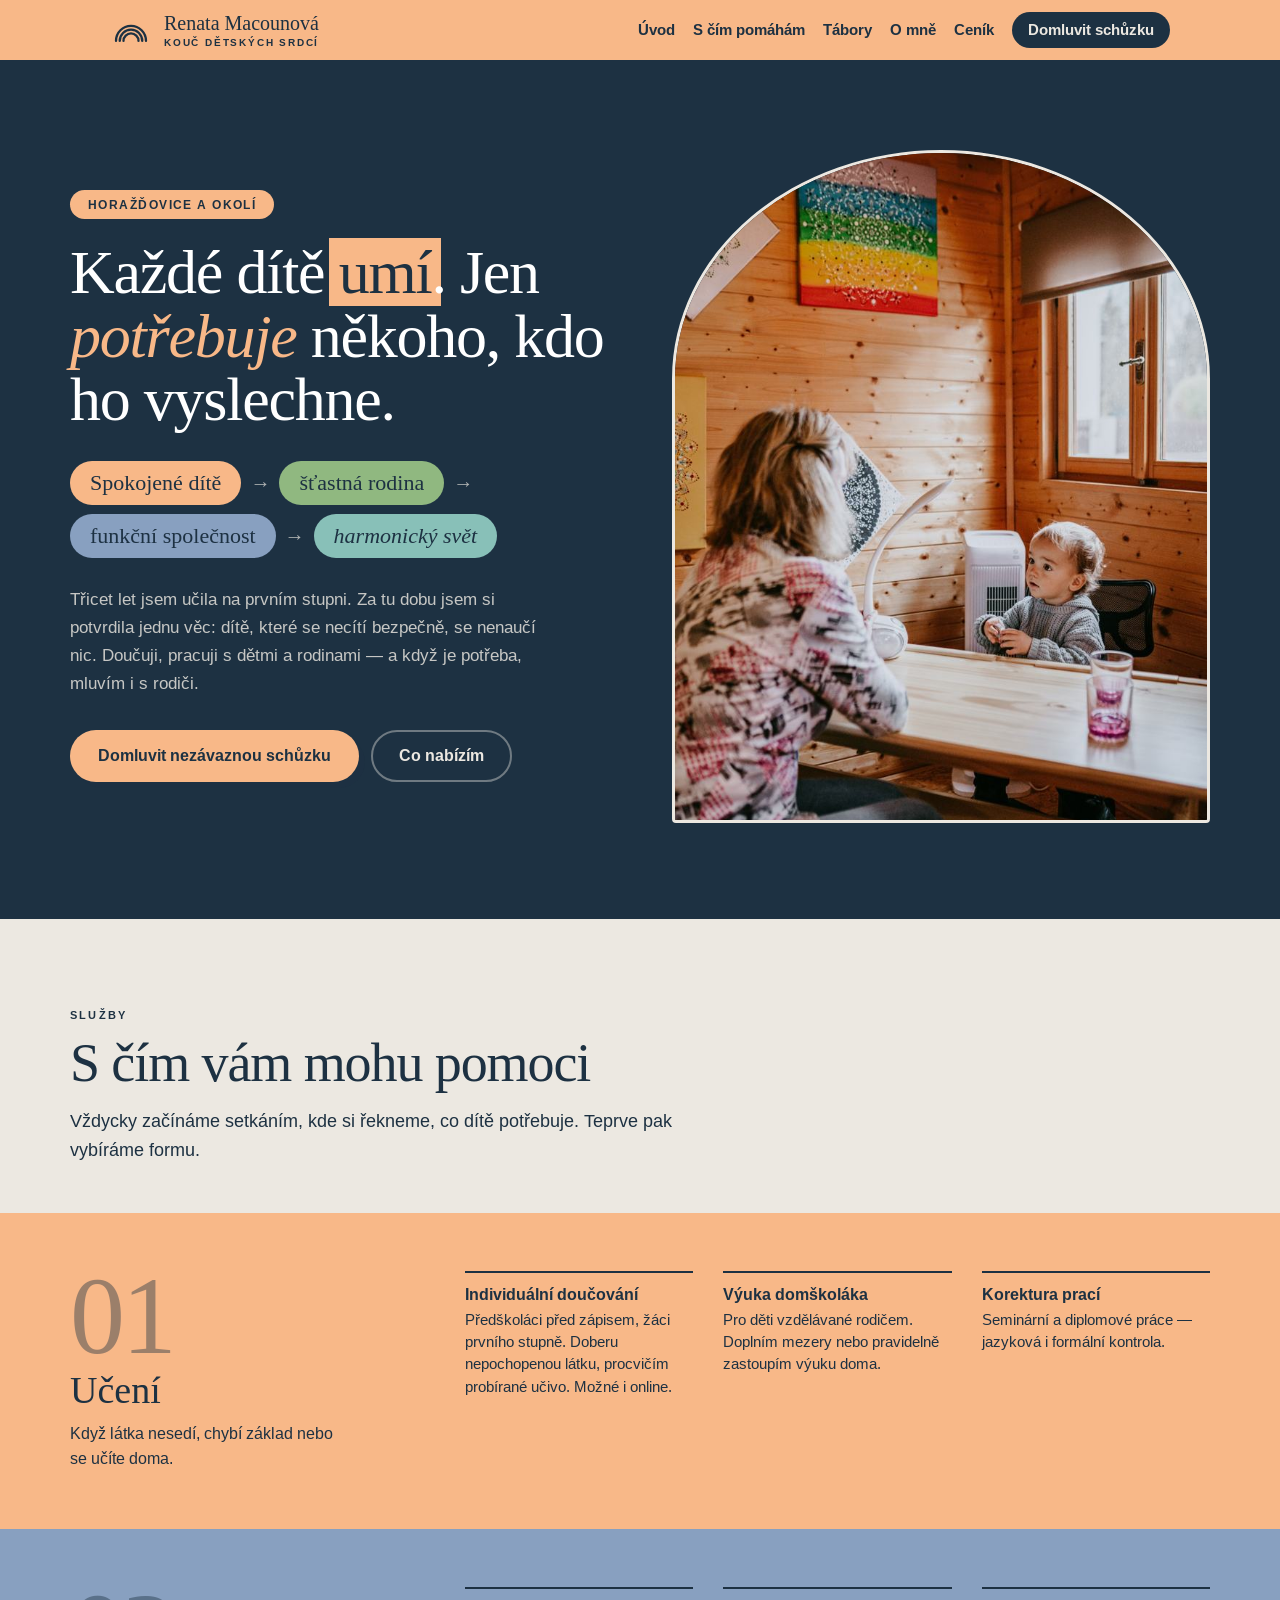
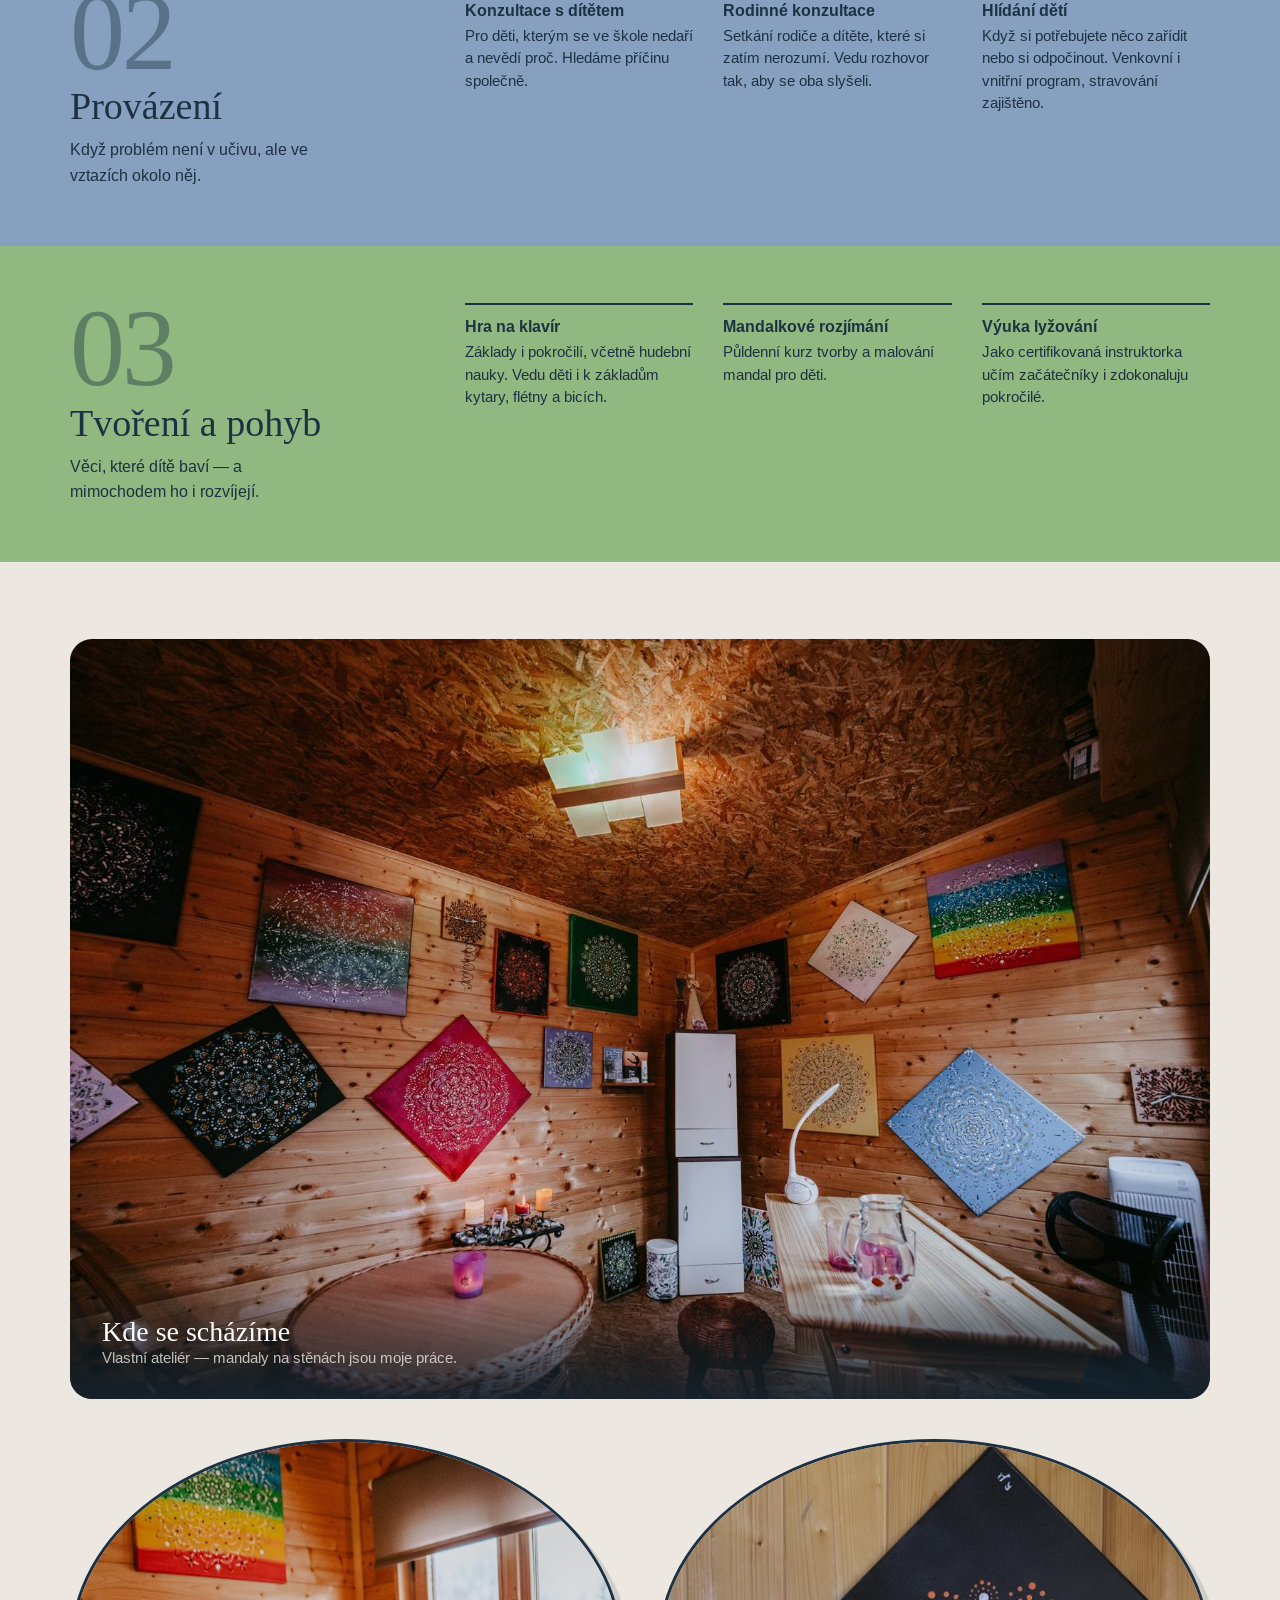
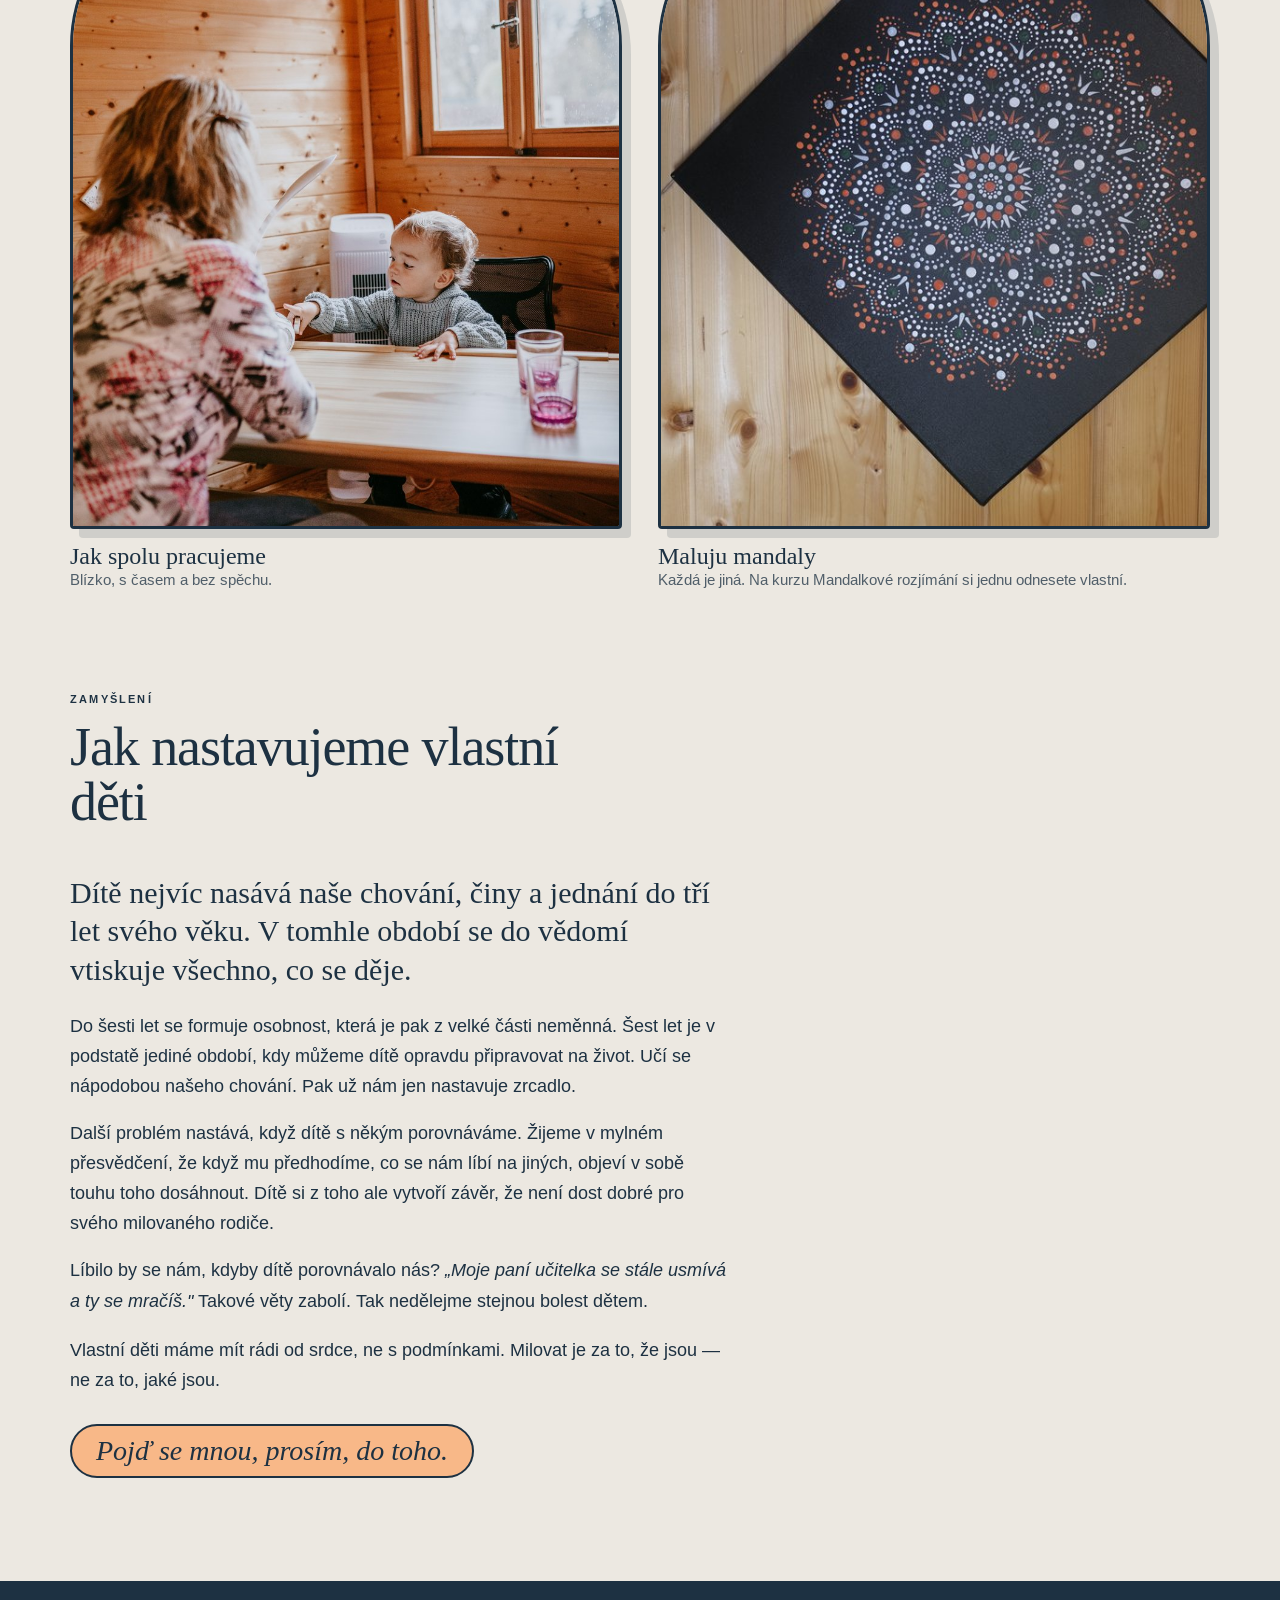
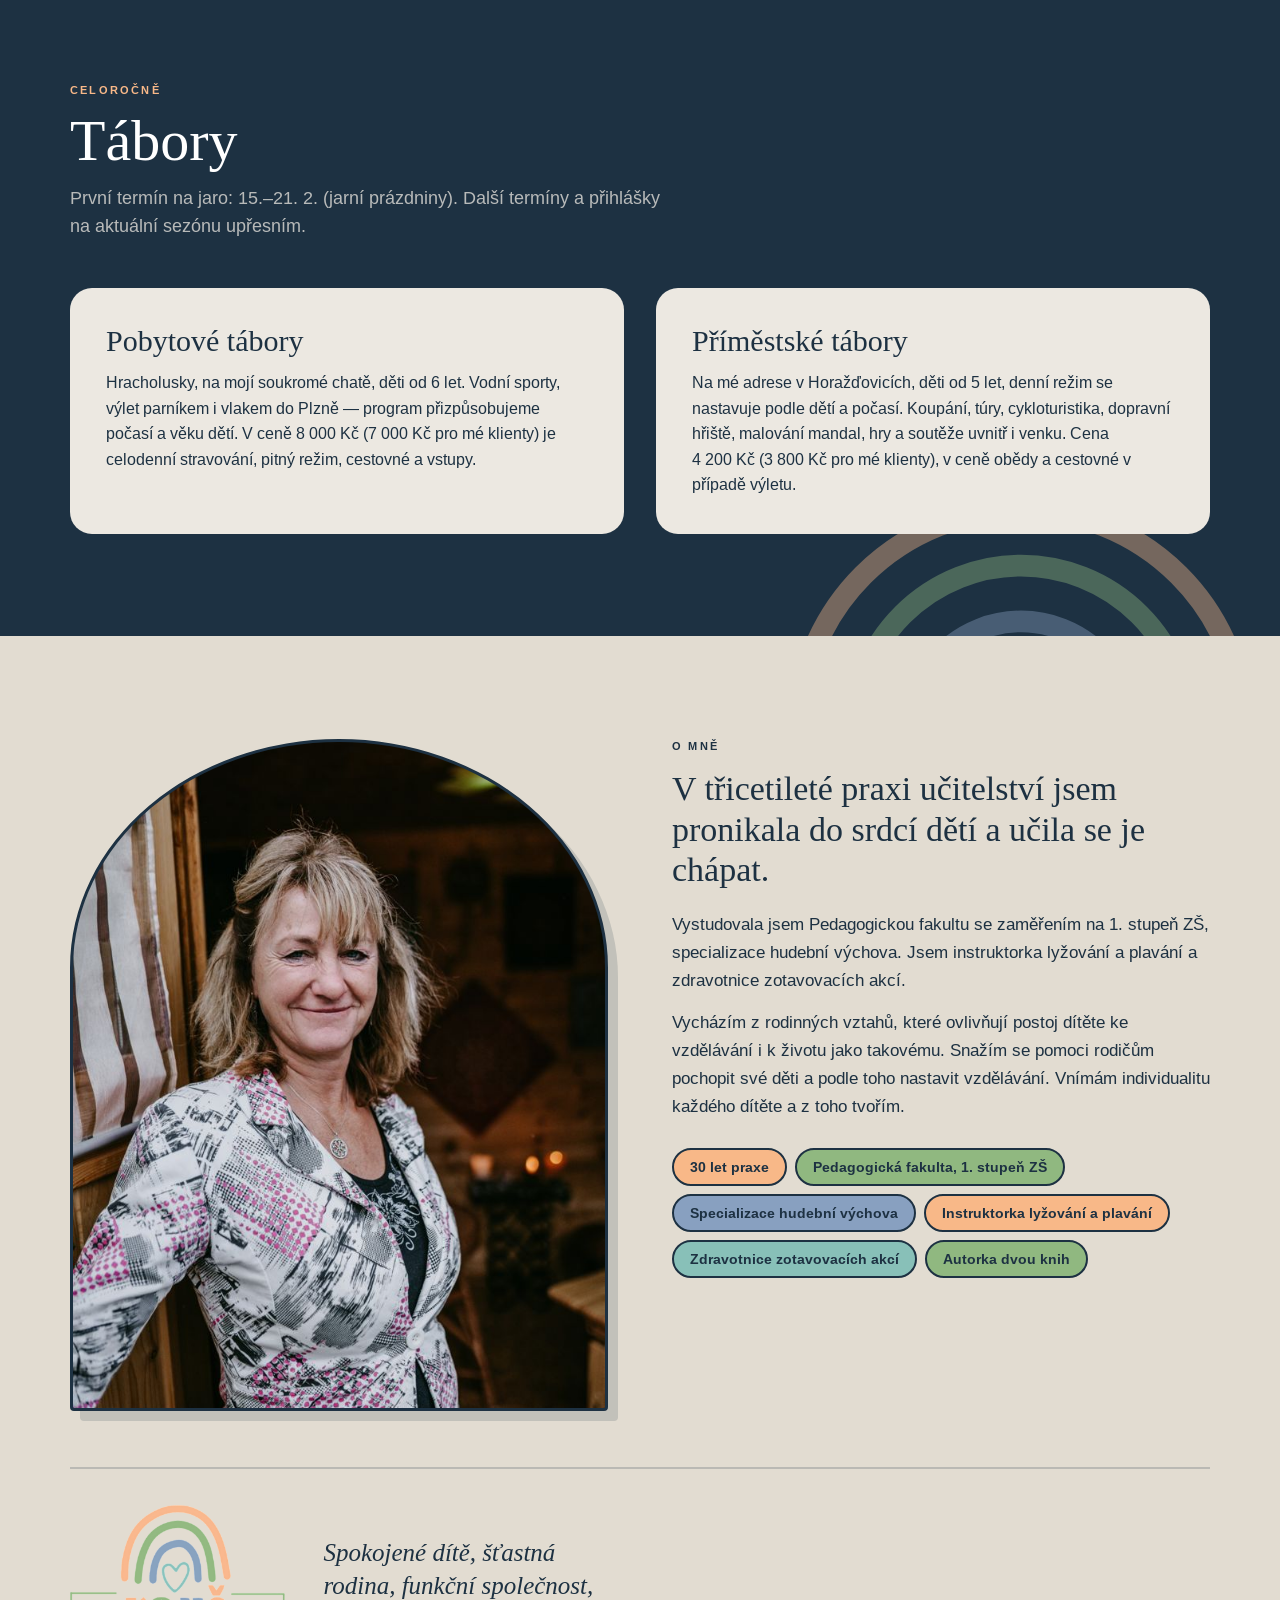
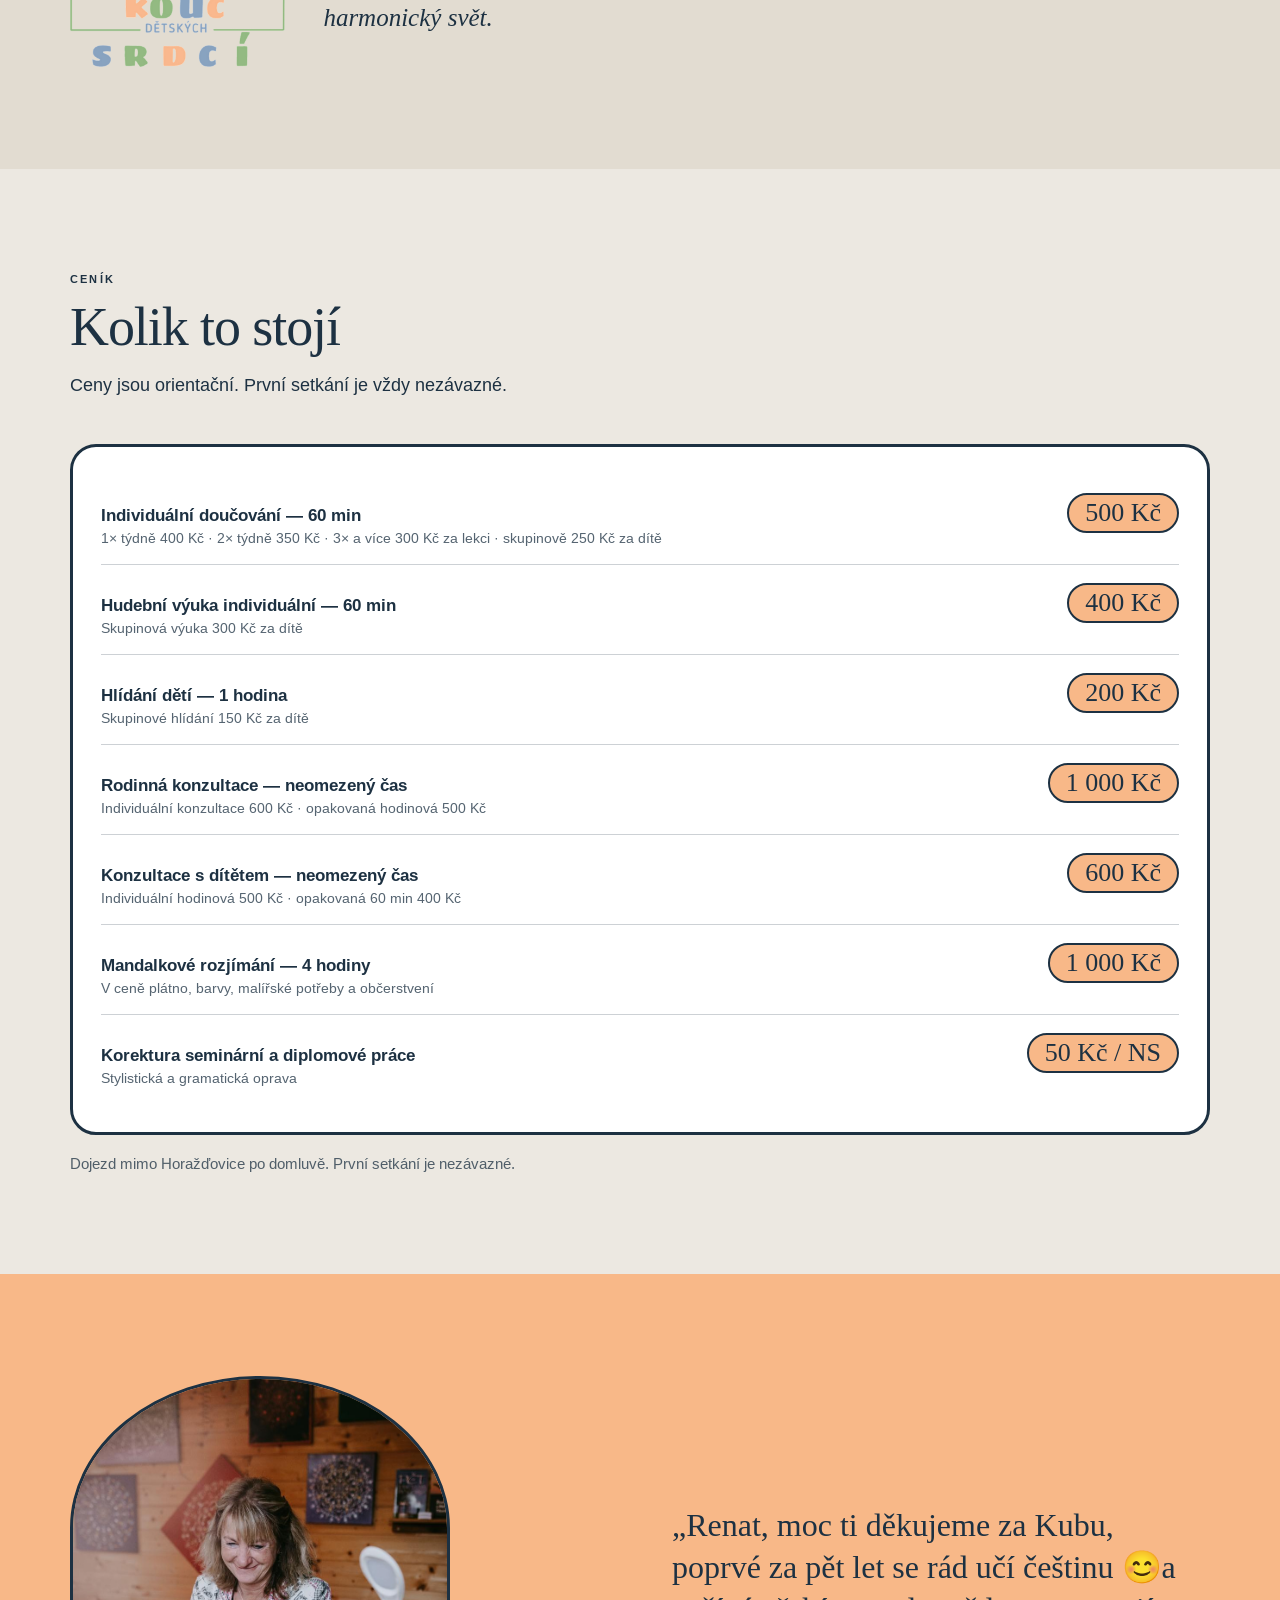
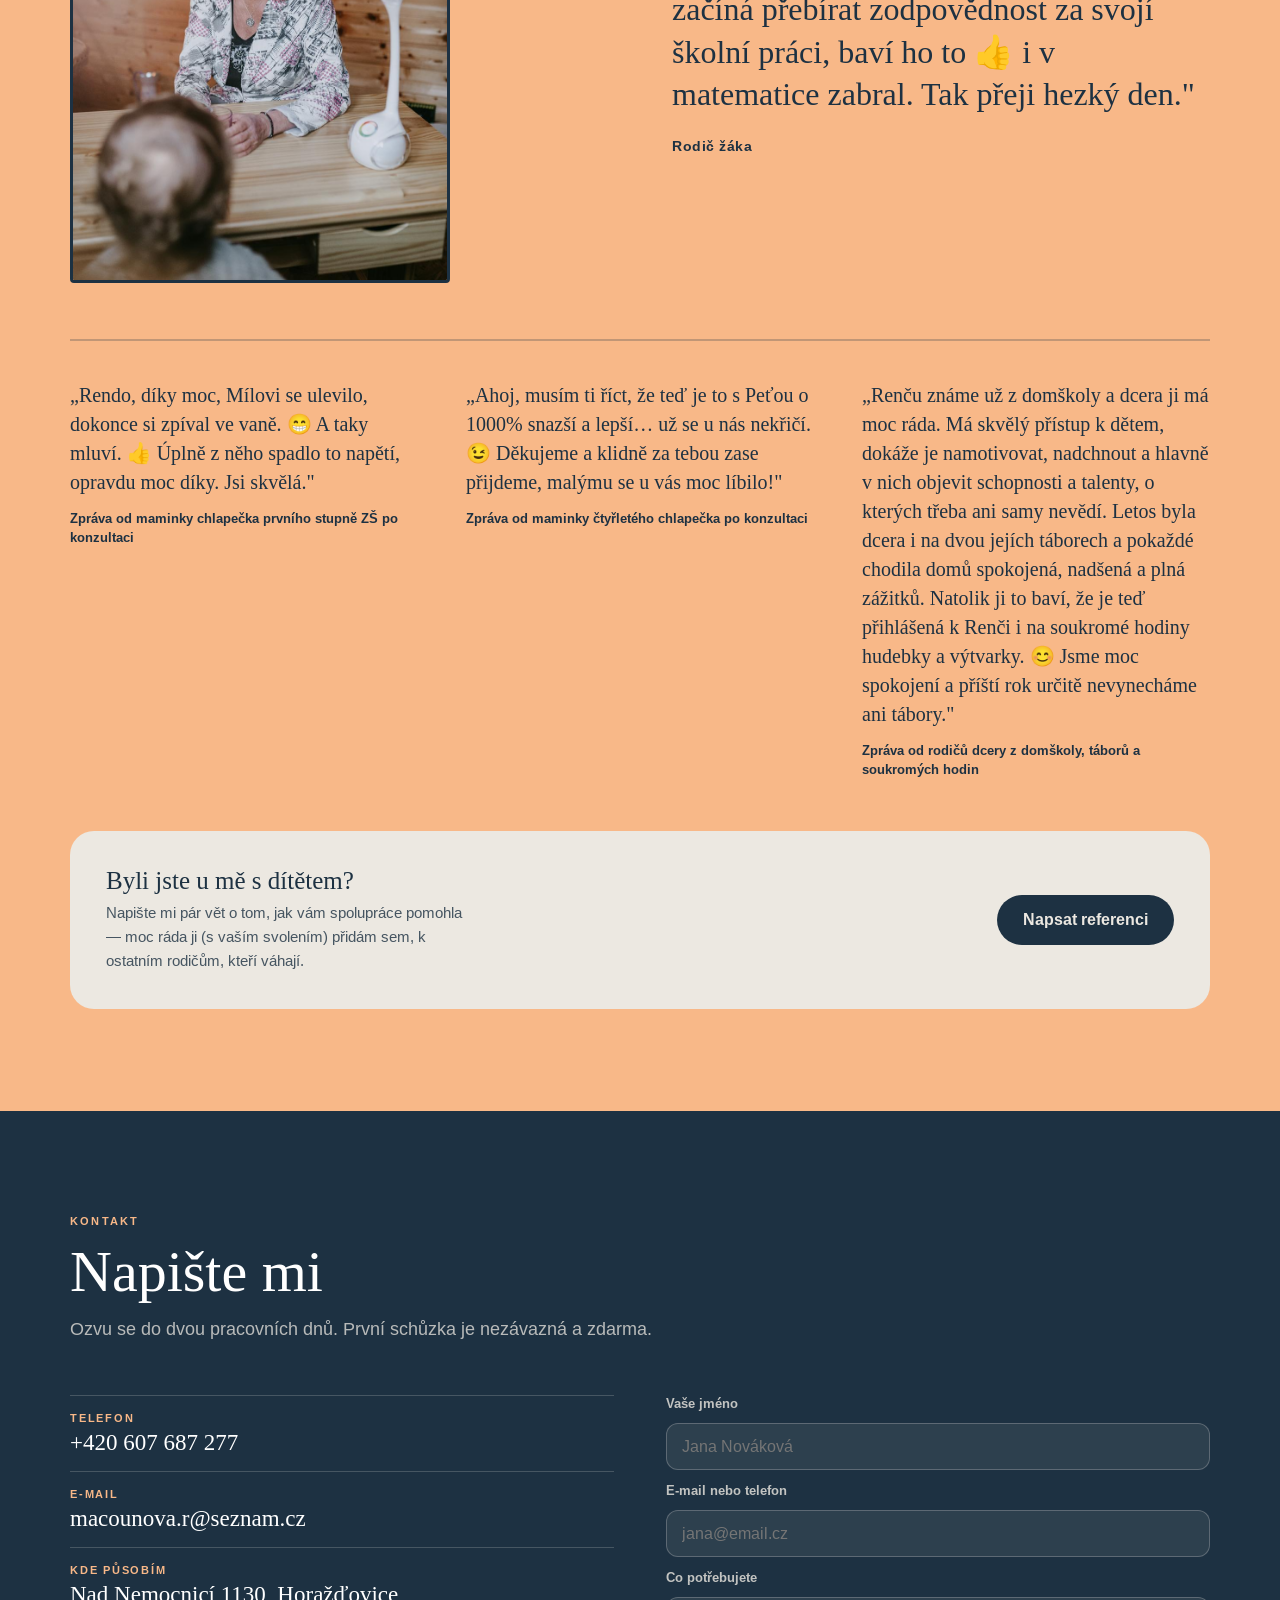
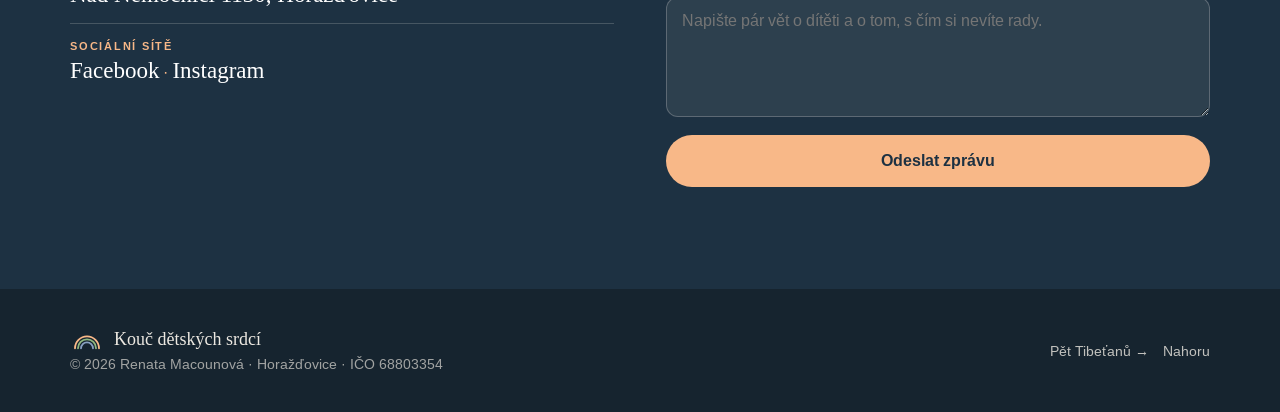
==== kouc-detskych-srdci/index.html @ 342e4ee9 "Add kouc detskych srdci review" ====
<!DOCTYPE html>
<html lang="cs">
<head>
<meta charset="utf-8">
<meta name="viewport" content="width=device-width, initial-scale=1">
<title>Kouč dětských srdcí — Renata Macounová | Horažďovice</title>
<meta name="description" content="Doučování a provázení dětí, konzultace pro rodiny a tábory s Renatou Macounovou v Horažďovicích. 30 let pedagogické praxe.">
<link rel="canonical" href="https://renatamacounova.cz/kouc-detskych-srdci/">
<meta property="og:title" content="Kouč dětských srdcí — Renata Macounová | Horažďovice">
<meta property="og:description" content="Doučování a provázení dětí, konzultace pro rodiny a tábory s Renatou Macounovou v Horažďovicích. 30 let pedagogické praxe.">
<meta property="og:url" content="https://renatamacounova.cz/kouc-detskych-srdci/">
<meta property="og:type" content="website">
<link rel="preconnect" href="https://fonts.googleapis.com">
<link rel="preconnect" href="https://fonts.gstatic.com" crossorigin>
<link href="https://fonts.googleapis.com/css2?family=Tinos:ital,wght@0,400;0,700;1,400;1,700&family=Arimo:wght@400;500;600;700&display=swap" rel="stylesheet">
<link rel="stylesheet" href="/assets/css/style.css">
</head>
<body>
<div class="view" data-view="deti">

<div>
  <nav style="position:sticky;top:0;z-index:60;background:#F8B888;border-bottom:2px solid #1D3142">
    <div style="max-width:1140px;margin:0 auto;padding:12px clamp(18px,4vw,40px);display:flex;align-items:center;justify-content:space-between;gap:16px;flex-wrap:wrap">
      <a href="/" style="display:flex;align-items:center;gap:12px">
        <svg viewBox="0 0 200 120" style="width:42px;height:25px;flex:none" aria-hidden="true"><g fill="none" stroke="#1D3142" stroke-width="11" stroke-linecap="round"><path d="M28 110 A72 72 0 0 1 172 110"></path><path d="M46 110 A54 54 0 0 1 154 110"></path><path d="M64 110 A36 36 0 0 1 136 110"></path></g></svg>
        <span style="font-family:Tinos,serif;font-size:20px;line-height:1.1">Renata Macounová<span style="display:block;font-family:Arimo,sans-serif;font-size:10px;font-weight:700;letter-spacing:.18em;text-transform:uppercase;margin-top:3px">Kouč dětských srdcí</span></span>
      </a>
      <ul style="display:flex;align-items:center;gap:18px;flex-wrap:wrap;font-size:14.5px;font-weight:600">
        <li><a href="/">Úvod</a></li>
        <li><a href="#pomoc-d">S čím pomáhám</a></li>
        <li><a href="#tabory-d">Tábory</a></li>
        <li><a href="#o-mne-d">O mně</a></li>
        <li><a href="#cenik-d">Ceník</a></li>
        <li><a href="#kontakt-d" style="display:block;padding:9px 16px;background:#1D3142;color:#ECE8E1;border-radius:100px">Domluvit schůzku</a></li>
      </ul>
    </div>
  </nav>

  <header id="top-d" style="background:#1D3142;color:#ECE8E1;padding:clamp(48px,7vw,88px) clamp(20px,5vw,48px) clamp(56px,8vw,96px);position:relative;overflow:hidden">
    <div style="max-width:1140px;margin:0 auto;display:grid;grid-template-columns:repeat(auto-fit,minmax(300px,1fr));gap:clamp(28px,5vw,64px);align-items:center">
      <div>
        <span style="display:inline-block;background:#F8B888;color:#1D3142;border-radius:100px;padding:7px 18px;font-size:12px;font-weight:700;letter-spacing:.12em;text-transform:uppercase;margin-bottom:22px">Horažďovice a okolí</span>
        <h1 style="font-family:Tinos,serif;font-weight:400;font-size:clamp(34px,5.8vw,62px);line-height:1.02;letter-spacing:-.02em;color:#fff">Každé dítě <span style="background:#F8B888;color:#1D3142;box-shadow:10px 0 0 #F8B888,-10px 0 0 #F8B888">umí</span>. Jen <em style="color:#F8B888">potřebuje</em> někoho, kdo ho vyslechne.</h1>
        <ul style="display:flex;flex-wrap:wrap;gap:9px;margin:30px 0 28px;align-items:center">
          <li style="background:#F8B888;color:#1D3142;border-radius:100px;padding:9px 20px;font-family:Tinos,serif;font-size:clamp(16px,2vw,22px)">Spokojené dítě</li>
          <li style="font-family:Tinos,serif;font-size:20px;color:rgba(236,232,225,.7)">→</li>
          <li style="background:#90B880;color:#1D3142;border-radius:100px;padding:9px 20px;font-family:Tinos,serif;font-size:clamp(16px,2vw,22px)">šťastná rodina</li>
          <li style="font-family:Tinos,serif;font-size:20px;color:rgba(236,232,225,.7)">→</li>
          <li style="background:#88A0C0;color:#1D3142;border-radius:100px;padding:9px 20px;font-family:Tinos,serif;font-size:clamp(16px,2vw,22px)">funkční společnost</li>
          <li style="font-family:Tinos,serif;font-size:20px;color:rgba(236,232,225,.7)">→</li>
          <li style="background:#88C0B8;color:#1D3142;border-radius:100px;padding:9px 20px;font-family:Tinos,serif;font-style:italic;font-size:clamp(16px,2vw,22px)">harmonický svět</li>
        </ul>
        <p style="font-size:17px;line-height:1.65;max-width:54ch;color:rgba(236,232,225,.82)">Třicet let jsem učila na prvním stupni. Za tu dobu jsem si potvrdila jednu věc: dítě, které se necítí bezpečně, se nenaučí nic. Doučuji, pracuji s dětmi a rodinami — a když je potřeba, mluvím i s rodiči.</p>
        <div style="display:flex;flex-wrap:wrap;gap:12px;margin-top:32px">
          <a href="#kontakt-d" style="background:#F8B888;color:#1D3142;padding:16px 28px;font-weight:700;font-size:16px;border-radius:100px;box-shadow:6px 6px 0 rgba(29,49,66,.22)">Domluvit nezávaznou schůzku</a>
          <a href="#pomoc-d" style="border:2px solid rgba(236,232,225,.4);color:#ECE8E1;padding:14px 26px;font-weight:700;font-size:16px;border-radius:100px">Co nabízím</a>
        </div>
      </div>
      <div style="border-radius:50% 50% 4px 4px / 34% 34% 4px 4px;overflow:hidden;aspect-ratio:4/5;border:3px solid #ECE8E1">
        <img src="/assets/img/renata-pri-konzultaci-s-ditetem.jpg" alt="Renata při konzultaci s dítětem" style="width:100%;height:100%;object-fit:cover">
      </div>
    </div>
  </header>

  <section id="pomoc-d" style="padding:clamp(52px,7vw,92px) clamp(20px,5vw,48px) 0">
    <div style="max-width:1140px;margin:0 auto;max-width:1140px">
      <div style="max-width:660px">
        <div style="font-size:11px;font-weight:700;letter-spacing:.2em;text-transform:uppercase;margin-bottom:14px">Služby</div>
        <h2 style="font-family:Tinos,serif;font-weight:400;font-size:clamp(30px,5.2vw,54px);line-height:1.02;letter-spacing:-.02em">S čím vám mohu pomoci</h2>
        <p style="font-size:17.5px;line-height:1.65;margin-top:16px">Vždycky začínáme setkáním, kde si řekneme, co dítě potřebuje. Teprve pak vybíráme formu.</p>
      </div>
    </div>
  </section>

  <section style="padding:clamp(32px,4vw,48px) 0 0">
    <div style="background:#F8B888;padding:clamp(32px,4.5vw,60px) clamp(20px,5vw,48px)">
      <div style="max-width:1140px;margin:0 auto;display:grid;grid-template-columns:repeat(auto-fit,minmax(260px,1fr));gap:clamp(20px,3.5vw,52px);align-items:start">
        <div>
          <div style="font-family:Tinos,serif;font-size:clamp(56px,9vw,110px);line-height:.82;letter-spacing:-.03em;opacity:.42">01</div>
          <h3 style="font-family:Tinos,serif;font-weight:400;font-size:clamp(26px,3.4vw,38px);line-height:1.05;margin-top:10px">Učení</h3>
          <p style="font-size:16px;line-height:1.6;margin-top:10px;max-width:30ch">Když látka nesedí, chybí základ nebo se učíte doma.</p>
        </div>
        <div style="display:grid;grid-template-columns:repeat(auto-fit,minmax(210px,1fr));gap:clamp(16px,2.4vw,30px);grid-column:span 2">
          <div style="border-top:2px solid #1D3142;padding-top:12px"><strong style="display:block;font-size:16px">Individuální doučování</strong><span style="font-size:14.5px;line-height:1.55;display:block;margin-top:4px">Předškoláci před zápisem, žáci prvního stupně. Doberu nepochopenou látku, procvičím probírané učivo. Možné i online.</span></div>
          <div style="border-top:2px solid #1D3142;padding-top:12px"><strong style="display:block;font-size:16px">Výuka domškoláka</strong><span style="font-size:14.5px;line-height:1.55;display:block;margin-top:4px">Pro děti vzdělávané rodičem. Doplním mezery nebo pravidelně zastoupím výuku doma.</span></div>
          <div style="border-top:2px solid #1D3142;padding-top:12px"><strong style="display:block;font-size:16px">Korektura prací</strong><span style="font-size:14.5px;line-height:1.55;display:block;margin-top:4px">Seminární a diplomové práce — jazyková i formální kontrola.</span></div>
        </div>
      </div>
    </div>
    <div style="background:#88A0C0;padding:clamp(32px,4.5vw,60px) clamp(20px,5vw,48px)">
      <div style="max-width:1140px;margin:0 auto;display:grid;grid-template-columns:repeat(auto-fit,minmax(260px,1fr));gap:clamp(20px,3.5vw,52px);align-items:start">
        <div>
          <div style="font-family:Tinos,serif;font-size:clamp(56px,9vw,110px);line-height:.82;letter-spacing:-.03em;opacity:.42">02</div>
          <h3 style="font-family:Tinos,serif;font-weight:400;font-size:clamp(26px,3.4vw,38px);line-height:1.05;margin-top:10px">Provázení</h3>
          <p style="font-size:16px;line-height:1.6;margin-top:10px;max-width:30ch">Když problém není v učivu, ale ve vztazích okolo něj.</p>
        </div>
        <div style="display:grid;grid-template-columns:repeat(auto-fit,minmax(210px,1fr));gap:clamp(16px,2.4vw,30px);grid-column:span 2">
          <div style="border-top:2px solid #1D3142;padding-top:12px"><strong style="display:block;font-size:16px">Konzultace s dítětem</strong><span style="font-size:14.5px;line-height:1.55;display:block;margin-top:4px">Pro děti, kterým se ve škole nedaří a nevědí proč. Hledáme příčinu společně.</span></div>
          <div style="border-top:2px solid #1D3142;padding-top:12px"><strong style="display:block;font-size:16px">Rodinné konzultace</strong><span style="font-size:14.5px;line-height:1.55;display:block;margin-top:4px">Setkání rodiče a dítěte, které si zatím nerozumí. Vedu rozhovor tak, aby se oba slyšeli.</span></div>
          <div style="border-top:2px solid #1D3142;padding-top:12px"><strong style="display:block;font-size:16px">Hlídání dětí</strong><span style="font-size:14.5px;line-height:1.55;display:block;margin-top:4px">Když si potřebujete něco zařídit nebo si odpočinout. Venkovní i vnitřní program, stravování zajištěno.</span></div>
        </div>
      </div>
    </div>
    <div style="background:#90B880;padding:clamp(32px,4.5vw,60px) clamp(20px,5vw,48px)">
      <div style="max-width:1140px;margin:0 auto;display:grid;grid-template-columns:repeat(auto-fit,minmax(260px,1fr));gap:clamp(20px,3.5vw,52px);align-items:start">
        <div>
          <div style="font-family:Tinos,serif;font-size:clamp(56px,9vw,110px);line-height:.82;letter-spacing:-.03em;opacity:.42">03</div>
          <h3 style="font-family:Tinos,serif;font-weight:400;font-size:clamp(26px,3.4vw,38px);line-height:1.05;margin-top:10px">Tvoření a pohyb</h3>
          <p style="font-size:16px;line-height:1.6;margin-top:10px;max-width:30ch">Věci, které dítě baví — a mimochodem ho i rozvíjejí.</p>
        </div>
        <div style="display:grid;grid-template-columns:repeat(auto-fit,minmax(210px,1fr));gap:clamp(16px,2.4vw,30px);grid-column:span 2">
          <div style="border-top:2px solid #1D3142;padding-top:12px"><strong style="display:block;font-size:16px">Hra na klavír</strong><span style="font-size:14.5px;line-height:1.55;display:block;margin-top:4px">Základy i pokročilí, včetně hudební nauky. Vedu děti i k základům kytary, flétny a bicích.</span></div>
          <div style="border-top:2px solid #1D3142;padding-top:12px"><strong style="display:block;font-size:16px">Mandalkové rozjímání</strong><span style="font-size:14.5px;line-height:1.55;display:block;margin-top:4px">Půldenní kurz tvorby a malování mandal pro děti.</span></div>
          <div style="border-top:2px solid #1D3142;padding-top:12px"><strong style="display:block;font-size:16px">Výuka lyžování</strong><span style="font-size:14.5px;line-height:1.55;display:block;margin-top:4px">Jako certifikovaná instruktorka učím začátečníky i zdokonaluju pokročilé.</span></div>
        </div>
      </div>
    </div>
  </section>

  <section style="padding:clamp(44px,6vw,80px) clamp(20px,5vw,48px) 0">
    <div style="max-width:1140px;margin:0 auto">
      <figure style="position:relative;overflow:hidden;aspect-ratio:1600/1067;border-radius:22px">
        <img src="/assets/img/atelier-renaty-macounove-s-rucne-malovanymi-mandalami-na-stenach.jpg" alt="Ateliér Renaty Macounové s ručně malovanými mandalami na stěnách" style="width:100%;height:100%;object-fit:cover">
        <figcaption style="position:absolute;left:0;right:0;bottom:0;padding:clamp(18px,3vw,32px);background:linear-gradient(transparent,rgba(22,36,47,.88));color:#ECE8E1">
          <strong style="display:block;font-family:Tinos,serif;font-weight:400;font-size:clamp(20px,2.6vw,28px);color:#fff">Kde se scházíme</strong>
          <span style="font-size:14.5px;color:rgba(236,232,225,.8)">Vlastní ateliér — mandaly na stěnách jsou moje práce.</span>
        </figcaption>
      </figure>
      <div style="display:grid;grid-template-columns:repeat(auto-fit,minmax(260px,1fr));gap:clamp(20px,3vw,36px);margin-top:clamp(24px,3.5vw,40px)">
        <figure>
          <div style="border-radius:50% 50% 4px 4px / 30% 30% 4px 4px;overflow:hidden;aspect-ratio:4/5;border:3px solid #1D3142;box-shadow:9px 9px 0 rgba(29,49,66,.14)"><img src="/assets/img/renata-s-ditetem-u-stolu-v-atelieru.jpg" alt="Renata s dítětem u stolu v ateliéru" style="width:100%;height:100%;object-fit:cover"></div>
          <figcaption style="margin-top:14px"><strong style="display:block;font-family:Tinos,serif;font-weight:400;font-size:clamp(19px,2.2vw,24px)">Jak spolu pracujeme</strong><span style="font-size:14.5px;opacity:.75">Blízko, s časem a bez spěchu.</span></figcaption>
        </figure>
        <figure>
          <div style="border-radius:50% 50% 4px 4px / 30% 30% 4px 4px;overflow:hidden;aspect-ratio:4/5;border:3px solid #1D3142;box-shadow:9px 9px 0 rgba(29,49,66,.14)"><img src="/assets/img/rucne-malovana-mandala-na-platne.jpg" alt="Ručně malovaná mandala na plátně" style="width:100%;height:100%;object-fit:cover"></div>
          <figcaption style="margin-top:14px"><strong style="display:block;font-family:Tinos,serif;font-weight:400;font-size:clamp(19px,2.2vw,24px)">Maluju mandaly</strong><span style="font-size:14.5px;opacity:.75">Každá je jiná. Na kurzu Mandalkové rozjímání si jednu odnesete vlastní.</span></figcaption>
        </figure>
      </div>
    </div>
  </section>

  <section id="zamysleni-d" style="padding:clamp(56px,8vw,104px) clamp(20px,5vw,48px)">
    <div style="max-width:1140px;margin:0 auto">
      <div style="font-size:11px;font-weight:700;letter-spacing:.2em;text-transform:uppercase;margin-bottom:14px">Zamyšlení</div>
      <h2 style="font-family:Tinos,serif;font-weight:400;font-size:clamp(30px,5.2vw,54px);line-height:1.02;letter-spacing:-.02em;max-width:20ch">Jak nastavujeme vlastní děti</h2>
      <div style="max-width:660px;margin-top:clamp(28px,4vw,44px)">
        <p style="font-family:Tinos,serif;font-size:clamp(22px,3vw,30px);line-height:1.28">Dítě nejvíc nasává naše chování, činy a jednání do tří let svého věku. V tomhle období se do vědomí vtiskuje všechno, co se děje.</p>
        <p style="font-size:17.5px;line-height:1.7;margin-top:22px">Do šesti let se formuje osobnost, která je pak z velké části neměnná. Šest let je v podstatě jediné období, kdy můžeme dítě opravdu připravovat na život. Učí se nápodobou našeho chování. Pak už nám jen nastavuje zrcadlo.</p>
        <p style="font-size:17.5px;line-height:1.7;margin-top:18px">Další problém nastává, když dítě s někým porovnáváme. Žijeme v mylném přesvědčení, že když mu předhodíme, co se nám líbí na jiných, objeví v sobě touhu toho dosáhnout. Dítě si z toho ale vytvoří závěr, že není dost dobré pro svého milovaného rodiče.</p>
        <p style="font-size:17.5px;line-height:1.7;margin-top:18px">Líbilo by se nám, kdyby dítě porovnávalo nás? <em>„Moje paní učitelka se stále usmívá a ty se mračíš."</em> Takové věty zabolí. Tak nedělejme stejnou bolest dětem.</p>
        <p style="font-size:17.5px;line-height:1.7;margin-top:18px">Vlastní děti máme mít rádi od srdce, ne s podmínkami. Milovat je za to, že jsou — ne za to, jaké jsou.</p>
        <p style="font-family:Tinos,serif;font-style:italic;font-size:clamp(22px,2.6vw,28px);margin-top:30px;display:inline-block;background:#F8B888;border:2.5px solid #1D3142;border-radius:100px;padding:9px 24px">Pojď se mnou, prosím, do toho.</p>
      </div>
    </div>
  </section>

  <section id="tabory-d" style="background:#1D3142;color:#ECE8E1;padding:clamp(56px,8vw,104px) clamp(20px,5vw,48px);position:relative;overflow:hidden">
    <svg viewBox="0 0 200 120" style="position:absolute;right:-4vw;bottom:-10vw;width:min(620px,52vw);opacity:.4;pointer-events:none" aria-hidden="true"><g fill="none" stroke-width="7" stroke-linecap="round"><path d="M28 110 A72 72 0 0 1 172 110" stroke="#F8B888"></path><path d="M46 110 A54 54 0 0 1 154 110" stroke="#90B880"></path><path d="M64 110 A36 36 0 0 1 136 110" stroke="#88A0C0"></path></g></svg>
    
    <div style="max-width:1140px;margin:0 auto;position:relative;z-index:2">
      <div style="font-size:11px;font-weight:700;letter-spacing:.2em;text-transform:uppercase;color:#F8B888;margin-bottom:14px">Celoročně</div>
      <h2 style="font-family:Tinos,serif;font-weight:400;font-size:clamp(32px,5.6vw,58px);line-height:1.02;color:#fff">Tábory</h2>
      <p style="font-size:17.5px;line-height:1.6;color:rgba(236,232,225,.75);margin-top:14px;max-width:60ch">První termín na jaro: 15.–21. 2. (jarní prázdniny). Další termíny a přihlášky na aktuální sezónu upřesním.</p>
      <div style="display:grid;grid-template-columns:repeat(auto-fit,minmax(280px,1fr));gap:clamp(20px,3vw,32px);margin-top:clamp(32px,4.5vw,48px)">
        <div style="background:#ECE8E1;color:#1D3142;border-radius:22px;padding:clamp(24px,3.2vw,36px)">
          <h3 style="font-family:Tinos,serif;font-weight:400;font-size:clamp(24px,3vw,30px);margin-bottom:12px">Pobytové tábory</h3>
          <p style="font-size:15.5px;line-height:1.65">Hracholusky, na mojí soukromé chatě, děti od 6 let. Vodní sporty, výlet parníkem i vlakem do Plzně — program přizpůsobujeme počasí a věku dětí. V ceně 8 000 Kč (7 000 Kč pro mé klienty) je celodenní stravování, pitný režim, cestovné a vstupy.</p>
        </div>
        <div style="background:#ECE8E1;color:#1D3142;border-radius:22px;padding:clamp(24px,3.2vw,36px)">
          <h3 style="font-family:Tinos,serif;font-weight:400;font-size:clamp(24px,3vw,30px);margin-bottom:12px">Příměstské tábory</h3>
          <p style="font-size:15.5px;line-height:1.65">Na mé adrese v Horažďovicích, děti od 5 let, denní režim se nastavuje podle dětí a počasí. Koupání, túry, cykloturistika, dopravní hřiště, malování mandal, hry a soutěže uvnitř i venku. Cena 4 200 Kč (3 800 Kč pro mé klienty), v ceně obědy a cestovné v případě výletu.</p>
        </div>
      </div>
    </div>
  </section>

  <section id="o-mne-d" style="background:#E2DCD1;padding:clamp(56px,8vw,104px) clamp(20px,5vw,48px)">
    <div style="max-width:1140px;margin:0 auto">
      <div style="display:grid;grid-template-columns:repeat(auto-fit,minmax(280px,1fr));gap:clamp(28px,5vw,64px);align-items:start">
        <div style="border-radius:50% 50% 4px 4px / 34% 34% 4px 4px;overflow:hidden;aspect-ratio:4/5;background:#1D3142;border:3px solid #1D3142;box-shadow:10px 10px 0 rgba(29,49,66,.16)"><img src="/assets/img/renata-macounova.jpg" alt="Renata Macounová" style="width:100%;height:100%;object-fit:cover"></div>
        <div>
          <div style="font-size:11px;font-weight:700;letter-spacing:.2em;text-transform:uppercase;margin-bottom:16px">O mně</div>
          <p style="font-family:Tinos,serif;font-size:clamp(23px,3.2vw,34px);line-height:1.2">V třicetileté praxi učitelství jsem pronikala do srdcí dětí a učila se je chápat.</p>
          <p style="font-size:17px;line-height:1.65;margin-top:20px">Vystudovala jsem Pedagogickou fakultu se zaměřením na 1. stupeň ZŠ, specializace hudební výchova. Jsem instruktorka lyžování a plavání a zdravotnice zotavovacích akcí.</p>
          <p style="font-size:17px;line-height:1.65;margin-top:14px">Vycházím z rodinných vztahů, které ovlivňují postoj dítěte ke vzdělávání i k životu jako takovému. Snažím se pomoci rodičům pochopit své děti a podle toho nastavit vzdělávání. Vnímám individualitu každého dítěte a z toho tvořím.</p>
          <div style="display:flex;flex-wrap:wrap;gap:8px;margin-top:26px">
            <span style="background:#F8B888;padding:9px 16px;font-size:14px;font-weight:700;border-radius:100px;border:2px solid #1D3142">30 let praxe</span>
            <span style="background:#90B880;padding:9px 16px;font-size:14px;font-weight:700;border-radius:100px;border:2px solid #1D3142">Pedagogická fakulta, 1. stupeň ZŠ</span>
            <span style="background:#88A0C0;padding:9px 16px;font-size:14px;font-weight:700;border-radius:100px;border:2px solid #1D3142">Specializace hudební výchova</span>
            <span style="background:#F8B888;padding:9px 16px;font-size:14px;font-weight:700;border-radius:100px;border:2px solid #1D3142">Instruktorka lyžování a plavání</span>
            <span style="background:#88C0B8;padding:9px 16px;font-size:14px;font-weight:700;border-radius:100px;border:2px solid #1D3142">Zdravotnice zotavovacích akcí</span>
            <span style="background:#90B880;padding:9px 16px;font-size:14px;font-weight:700;border-radius:100px;border:2px solid #1D3142">Autorka dvou knih</span>
          </div>
        </div>
      </div>
      <div style="margin-top:clamp(36px,5vw,56px);padding-top:clamp(26px,3.2vw,36px);border-top:2px solid rgba(29,49,66,.2);display:flex;flex-wrap:wrap;align-items:center;gap:clamp(18px,3vw,40px)">
        <img src="/assets/img/kouc-detskych-srdci.png" alt="Kouč dětských srdcí" style="width:clamp(150px,20vw,215px);height:auto;flex:none">
        <p style="font-family:Tinos,serif;font-style:italic;font-size:clamp(19px,2.4vw,25px);line-height:1.3;max-width:24ch">Spokojené dítě, šťastná rodina, funkční společnost, harmonický svět.</p>
      </div>
    </div>
  </section>

  <section id="cenik-d" style="padding:clamp(56px,8vw,104px) clamp(20px,5vw,48px)">
    <div style="max-width:1140px;margin:0 auto">
      <div style="max-width:620px">
        <div style="font-size:11px;font-weight:700;letter-spacing:.2em;text-transform:uppercase;margin-bottom:14px">Ceník</div>
        <h2 style="font-family:Tinos,serif;font-weight:400;font-size:clamp(30px,5.2vw,54px);line-height:1.02;letter-spacing:-.02em">Kolik to stojí</h2>
        <p style="font-size:17.5px;line-height:1.65;margin-top:16px">Ceny jsou orientační. První setkání je vždy nezávazné.</p>
      </div>
      <div style="margin-top:clamp(28px,4vw,44px);background:#fff;border:3px solid #1D3142;border-radius:26px;padding:clamp(16px,2.4vw,28px)">
        <div style="display:flex;flex-wrap:wrap;justify-content:space-between;align-items:baseline;gap:16px;padding:18px 0;border-bottom:1.5px solid rgba(29,49,66,.22)"><strong style="font-size:16.5px;font-weight:700;flex:1 1 320px">Individuální doučování — 60 min<span style="display:block;font-weight:400;font-size:14px;opacity:.75;margin-top:4px">1× týdně 400 Kč · 2× týdně 350 Kč · 3× a více 300 Kč za lekci · skupinově 250 Kč za dítě</span></strong><span style="font-family:Tinos,serif;font-size:26px;background:#F8B888;border:2px solid #1D3142;border-radius:100px;padding:3px 16px;white-space:nowrap">500 Kč</span></div>
        <div style="display:flex;flex-wrap:wrap;justify-content:space-between;align-items:baseline;gap:16px;padding:18px 0;border-bottom:1.5px solid rgba(29,49,66,.22)"><strong style="font-size:16.5px;font-weight:700;flex:1 1 320px">Hudební výuka individuální — 60 min<span style="display:block;font-weight:400;font-size:14px;opacity:.75;margin-top:4px">Skupinová výuka 300 Kč za dítě</span></strong><span style="font-family:Tinos,serif;font-size:26px;background:#F8B888;border:2px solid #1D3142;border-radius:100px;padding:3px 16px;white-space:nowrap">400 Kč</span></div>
        <div style="display:flex;flex-wrap:wrap;justify-content:space-between;align-items:baseline;gap:16px;padding:18px 0;border-bottom:1.5px solid rgba(29,49,66,.22)"><strong style="font-size:16.5px;font-weight:700;flex:1 1 320px">Hlídání dětí — 1 hodina<span style="display:block;font-weight:400;font-size:14px;opacity:.75;margin-top:4px">Skupinové hlídání 150 Kč za dítě</span></strong><span style="font-family:Tinos,serif;font-size:26px;background:#F8B888;border:2px solid #1D3142;border-radius:100px;padding:3px 16px;white-space:nowrap">200 Kč</span></div>
        <div style="display:flex;flex-wrap:wrap;justify-content:space-between;align-items:baseline;gap:16px;padding:18px 0;border-bottom:1.5px solid rgba(29,49,66,.22)"><strong style="font-size:16.5px;font-weight:700;flex:1 1 320px">Rodinná konzultace — neomezený čas<span style="display:block;font-weight:400;font-size:14px;opacity:.75;margin-top:4px">Individuální konzultace 600 Kč · opakovaná hodinová 500 Kč</span></strong><span style="font-family:Tinos,serif;font-size:26px;background:#F8B888;border:2px solid #1D3142;border-radius:100px;padding:3px 16px;white-space:nowrap">1 000 Kč</span></div>
        <div style="display:flex;flex-wrap:wrap;justify-content:space-between;align-items:baseline;gap:16px;padding:18px 0;border-bottom:1.5px solid rgba(29,49,66,.22)"><strong style="font-size:16.5px;font-weight:700;flex:1 1 320px">Konzultace s dítětem — neomezený čas<span style="display:block;font-weight:400;font-size:14px;opacity:.75;margin-top:4px">Individuální hodinová 500 Kč · opakovaná 60 min 400 Kč</span></strong><span style="font-family:Tinos,serif;font-size:26px;background:#F8B888;border:2px solid #1D3142;border-radius:100px;padding:3px 16px;white-space:nowrap">600 Kč</span></div>
        <div style="display:flex;flex-wrap:wrap;justify-content:space-between;align-items:baseline;gap:16px;padding:18px 0;border-bottom:1.5px solid rgba(29,49,66,.22)"><strong style="font-size:16.5px;font-weight:700;flex:1 1 320px">Mandalkové rozjímání — 4 hodiny<span style="display:block;font-weight:400;font-size:14px;opacity:.75;margin-top:4px">V ceně plátno, barvy, malířské potřeby a občerstvení</span></strong><span style="font-family:Tinos,serif;font-size:26px;background:#F8B888;border:2px solid #1D3142;border-radius:100px;padding:3px 16px;white-space:nowrap">1 000 Kč</span></div>
        <div style="display:flex;flex-wrap:wrap;justify-content:space-between;align-items:baseline;gap:16px;padding:18px 0"><strong style="font-size:16.5px;font-weight:700;flex:1 1 320px">Korektura seminární a diplomové práce<span style="display:block;font-weight:400;font-size:14px;opacity:.75;margin-top:4px">Stylistická a gramatická oprava</span></strong><span style="font-family:Tinos,serif;font-size:26px;background:#F8B888;border:2px solid #1D3142;border-radius:100px;padding:3px 16px;white-space:nowrap">50 Kč / NS</span></div>
      </div>
      <p style="font-size:14.5px;opacity:.75;margin-top:20px">Dojezd mimo Horažďovice po domluvě. První setkání je nezávazné.</p>
    </div>
  </section>

  <section style="background:#F8B888;padding:clamp(56px,8vw,104px) clamp(20px,5vw,48px)">
    <div style="max-width:1140px;margin:0 auto">
      <div style="display:grid;grid-template-columns:repeat(auto-fit,minmax(260px,1fr));gap:clamp(24px,5vw,64px);align-items:center">
        <div style="border-radius:50% 50% 4px 4px / 30% 30% 4px 4px;overflow:hidden;aspect-ratio:3/4;border:3px solid #1D3142;max-width:380px"><img src="/assets/img/renata-s-ditetem-pri-konzultaci.jpg" alt="Renata s dítětem při konzultaci" style="width:100%;height:100%;object-fit:cover"></div>
        <blockquote style="font-family:Tinos,serif;font-size:clamp(21px,3vw,32px);line-height:1.32">„Renat, moc ti děkujeme za Kubu, poprvé za pět let se rád učí češtinu 😊a začíná přebírat zodpovědnost za svojí školní práci, baví ho to 👍 i v matematice zabral. Tak přeji hezký den."<span style="display:block;font-family:Arimo,sans-serif;font-size:14px;font-weight:700;letter-spacing:.04em;margin-top:22px">Rodič žáka</span></blockquote>
      </div>
      <div style="display:grid;grid-template-columns:repeat(auto-fit,minmax(260px,1fr));gap:clamp(24px,4vw,48px);margin-top:clamp(40px,5vw,56px);padding-top:clamp(28px,4vw,40px);border-top:2px solid rgba(29,49,66,.25)">
        <blockquote style="font-family:Tinos,serif;font-size:clamp(17px,1.9vw,20px);line-height:1.45">„Rendo, díky moc, Mílovi se ulevilo, dokonce si zpíval ve vaně. 😁 A taky mluví. 👍 Úplně z něho spadlo to napětí, opravdu moc díky. Jsi skvělá."<span style="display:block;font-family:Arimo,sans-serif;font-size:13px;font-weight:700;margin-top:12px">Zpráva od maminky chlapečka prvního stupně ZŠ po konzultaci</span></blockquote>
        <blockquote style="font-family:Tinos,serif;font-size:clamp(17px,1.9vw,20px);line-height:1.45">„Ahoj, musím ti říct, že teď je to s Peťou o 1000% snazší a lepší… už se u nás nekřičí. 😉 Děkujeme a klidně za tebou zase přijdeme, malýmu se u vás moc líbilo!"<span style="display:block;font-family:Arimo,sans-serif;font-size:13px;font-weight:700;margin-top:12px">Zpráva od maminky čtyřletého chlapečka po konzultaci</span></blockquote>
        <blockquote style="font-family:Tinos,serif;font-size:clamp(17px,1.9vw,20px);line-height:1.45">„Renču známe už z domškoly a dcera ji má moc ráda. Má skvělý přístup k dětem, dokáže je namotivovat, nadchnout a hlavně v nich objevit schopnosti a talenty, o kterých třeba ani samy nevědí. Letos byla dcera i na dvou jejích táborech a pokaždé chodila domů spokojená, nadšená a plná zážitků. Natolik ji to baví, že je teď přihlášená k Renči i na soukromé hodiny hudebky a výtvarky. 😊 Jsme moc spokojení a příští rok určitě nevynecháme ani tábory."<span style="display:block;font-family:Arimo,sans-serif;font-size:13px;font-weight:700;margin-top:12px">Zpráva od rodičů dcery z domškoly, táborů a soukromých hodin</span></blockquote>
      </div>
      <div id="reference-d" style="background:#ECE8E1;border-radius:24px;padding:clamp(24px,3.4vw,36px);margin-top:clamp(36px,5vw,52px);display:flex;flex-wrap:wrap;align-items:center;justify-content:space-between;gap:20px">
        <div>
          <h3 style="font-family:Tinos,serif;font-weight:400;font-size:clamp(20px,2.4vw,25px);margin-bottom:6px">Byli jste u mě s dítětem?</h3>
          <p style="font-size:15px;line-height:1.6;max-width:46ch;opacity:.8">Napište mi pár vět o tom, jak vám spolupráce pomohla — moc ráda ji (s vaším svolením) přidám sem, k ostatním rodičům, kteří váhají.</p>
        </div>
        <a href="mailto:macounova.r@seznam.cz?subject=Reference" style="background:#1D3142;color:#ECE8E1;padding:15px 26px;font-weight:700;font-size:15.5px;border-radius:100px;flex:none">Napsat referenci</a>
      </div>
    </div>
  </section>

  <section id="kontakt-d" style="background:#1D3142;color:#ECE8E1;padding:clamp(56px,8vw,104px) clamp(20px,5vw,48px)">
    <div style="max-width:1140px;margin:0 auto">
      <div style="font-size:11px;font-weight:700;letter-spacing:.2em;text-transform:uppercase;color:#F8B888;margin-bottom:14px">Kontakt</div>
      <h2 style="font-family:Tinos,serif;font-weight:400;font-size:clamp(32px,5.6vw,58px);line-height:1.02;color:#fff">Napište mi</h2>
      <p style="font-size:17.5px;line-height:1.6;color:rgba(236,232,225,.75);margin-top:14px">Ozvu se do dvou pracovních dnů. První schůzka je nezávazná a zdarma.</p>
      <div style="display:grid;grid-template-columns:repeat(auto-fit,minmax(290px,1fr));gap:clamp(28px,4vw,56px);margin-top:clamp(32px,5vw,52px)">
        <div>
          <div style="padding:15px 0;border-top:1.5px solid rgba(236,232,225,.2)"><div style="font-size:11px;font-weight:700;letter-spacing:.16em;text-transform:uppercase;color:#F8B888;margin-bottom:5px">Telefon</div><a href="tel:+420607687277" style="font-family:Tinos,serif;font-size:23px;color:#fff">+420 607 687 277</a></div>
          <div style="padding:15px 0;border-top:1.5px solid rgba(236,232,225,.2)"><div style="font-size:11px;font-weight:700;letter-spacing:.16em;text-transform:uppercase;color:#F8B888;margin-bottom:5px">E-mail</div><a href="mailto:macounova.r@seznam.cz" style="font-family:Tinos,serif;font-size:23px;color:#fff">macounova.r@seznam.cz</a></div>
          <div style="padding:15px 0;border-top:1.5px solid rgba(236,232,225,.2)"><div style="font-size:11px;font-weight:700;letter-spacing:.16em;text-transform:uppercase;color:#F8B888;margin-bottom:5px">Kde působím</div><span style="font-family:Tinos,serif;font-size:23px;color:#fff">Nad Nemocnicí 1130, Horažďovice</span></div>
          <div style="padding:15px 0;border-top:1.5px solid rgba(236,232,225,.2)"><div style="font-size:11px;font-weight:700;letter-spacing:.16em;text-transform:uppercase;color:#F8B888;margin-bottom:5px">Sociální sítě</div><a href="https://www.facebook.com/profile.php?id=61556597122167" style="font-family:Tinos,serif;font-size:23px;color:#fff">Facebook</a><span style="color:#F8B888"> · </span><a href="https://www.instagram.com/kouc_detskych_srdci" style="font-family:Tinos,serif;font-size:23px;color:#fff">Instagram</a></div>
        </div>
        <form onsubmit="return false" style="display:flex;flex-direction:column;gap:12px">
          <label for="a-jm" style="font-size:13px;font-weight:700;color:rgba(236,232,225,.8)">Vaše jméno</label>
          <input id="a-jm" type="text" placeholder="Jana Nováková" style="font-family:Arimo,sans-serif;font-size:16px;color:#ECE8E1;background:rgba(236,232,225,.08);border:1.5px solid rgba(236,232,225,.25);border-radius:12px;padding:13px 15px;width:100%">
          <label for="a-kt" style="font-size:13px;font-weight:700;color:rgba(236,232,225,.8)">E-mail nebo telefon</label>
          <input id="a-kt" type="text" placeholder="jana@email.cz" style="font-family:Arimo,sans-serif;font-size:16px;color:#ECE8E1;background:rgba(236,232,225,.08);border:1.5px solid rgba(236,232,225,.25);border-radius:12px;padding:13px 15px;width:100%">
          <label for="a-zp" style="font-size:13px;font-weight:700;color:rgba(236,232,225,.8)">Co potřebujete</label>
          <textarea id="a-zp" placeholder="Napište pár vět o dítěti a o tom, s čím si nevíte rady." style="font-family:Arimo,sans-serif;font-size:16px;color:#ECE8E1;background:rgba(236,232,225,.08);border:1.5px solid rgba(236,232,225,.25);border-radius:12px;padding:13px 15px;width:100%;min-height:120px;resize:vertical"></textarea>
          <button type="submit" style="background:#F8B888;color:#1D3142;border:0;border-radius:100px;padding:16px;font-family:Arimo,sans-serif;font-size:16px;font-weight:700;cursor:pointer;margin-top:6px">Odeslat zprávu</button>
        </form>
      </div>
    </div>
  </section>

  <footer style="background:#16242F;color:rgba(236,232,225,.65);padding:40px clamp(20px,5vw,48px);font-size:14px">
    <div style="max-width:1140px;margin:0 auto;display:flex;flex-wrap:wrap;gap:18px;justify-content:space-between;align-items:center">
      <div>
        <div style="font-family:Tinos,serif;font-size:18px;color:#ECE8E1;display:flex;align-items:center;gap:10px">
          <svg viewBox="0 0 200 120" style="width:34px;height:20px" aria-hidden="true"><g fill="none" stroke-width="11" stroke-linecap="round"><path d="M28 110 A72 72 0 0 1 172 110" stroke="#F8B888"></path><path d="M46 110 A54 54 0 0 1 154 110" stroke="#90B880"></path><path d="M64 110 A36 36 0 0 1 136 110" stroke="#88A0C0"></path></g></svg>
          Kouč dětských srdcí
        </div>
        <div style="margin-top:6px">© 2026 Renata Macounová · Horažďovice · IČO 68803354</div>
      </div>
      <div style="display:flex;gap:14px;flex-wrap:wrap"><a href="/pet-tibetanu/" style="color:rgba(236,232,225,.8)">Pět Tibeťanů →</a><a href="#top-d" style="color:rgba(236,232,225,.8)">Nahoru</a></div>
    </div>
  </footer>
</div>

</div>

</body>
</html>
---- assets/css/style.css ----
*{box-sizing:border-box}
body{margin:0;font-family:Arimo,sans-serif;color:#1D3142;background:#ECE8E1;-webkit-font-smoothing:antialiased}
a{text-decoration:none;color:inherit}
img{max-width:100%}
button{font:inherit;cursor:pointer}
.view[hidden]{display:none}
ul,ol{list-style:none;margin:0;padding:0}
li{margin:0}
h1,h2,h3,p,figure,blockquote{margin:0}
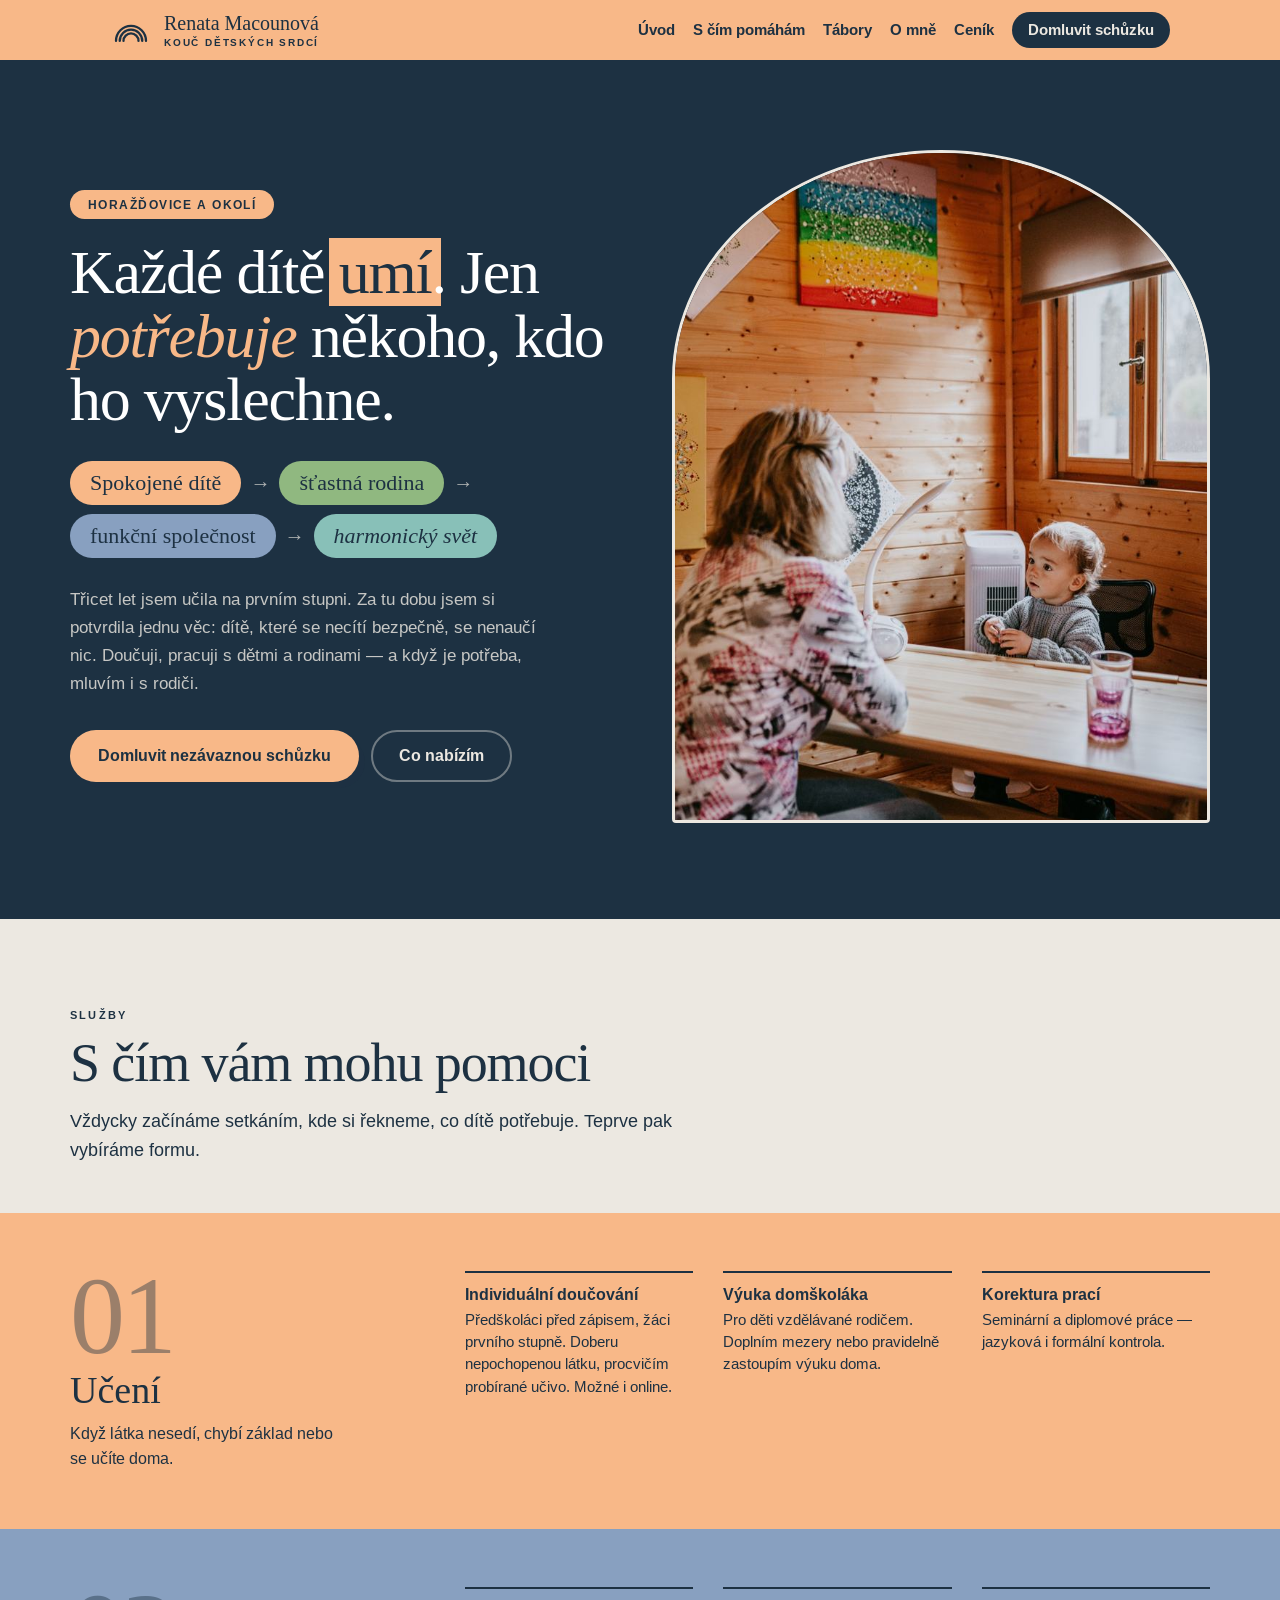
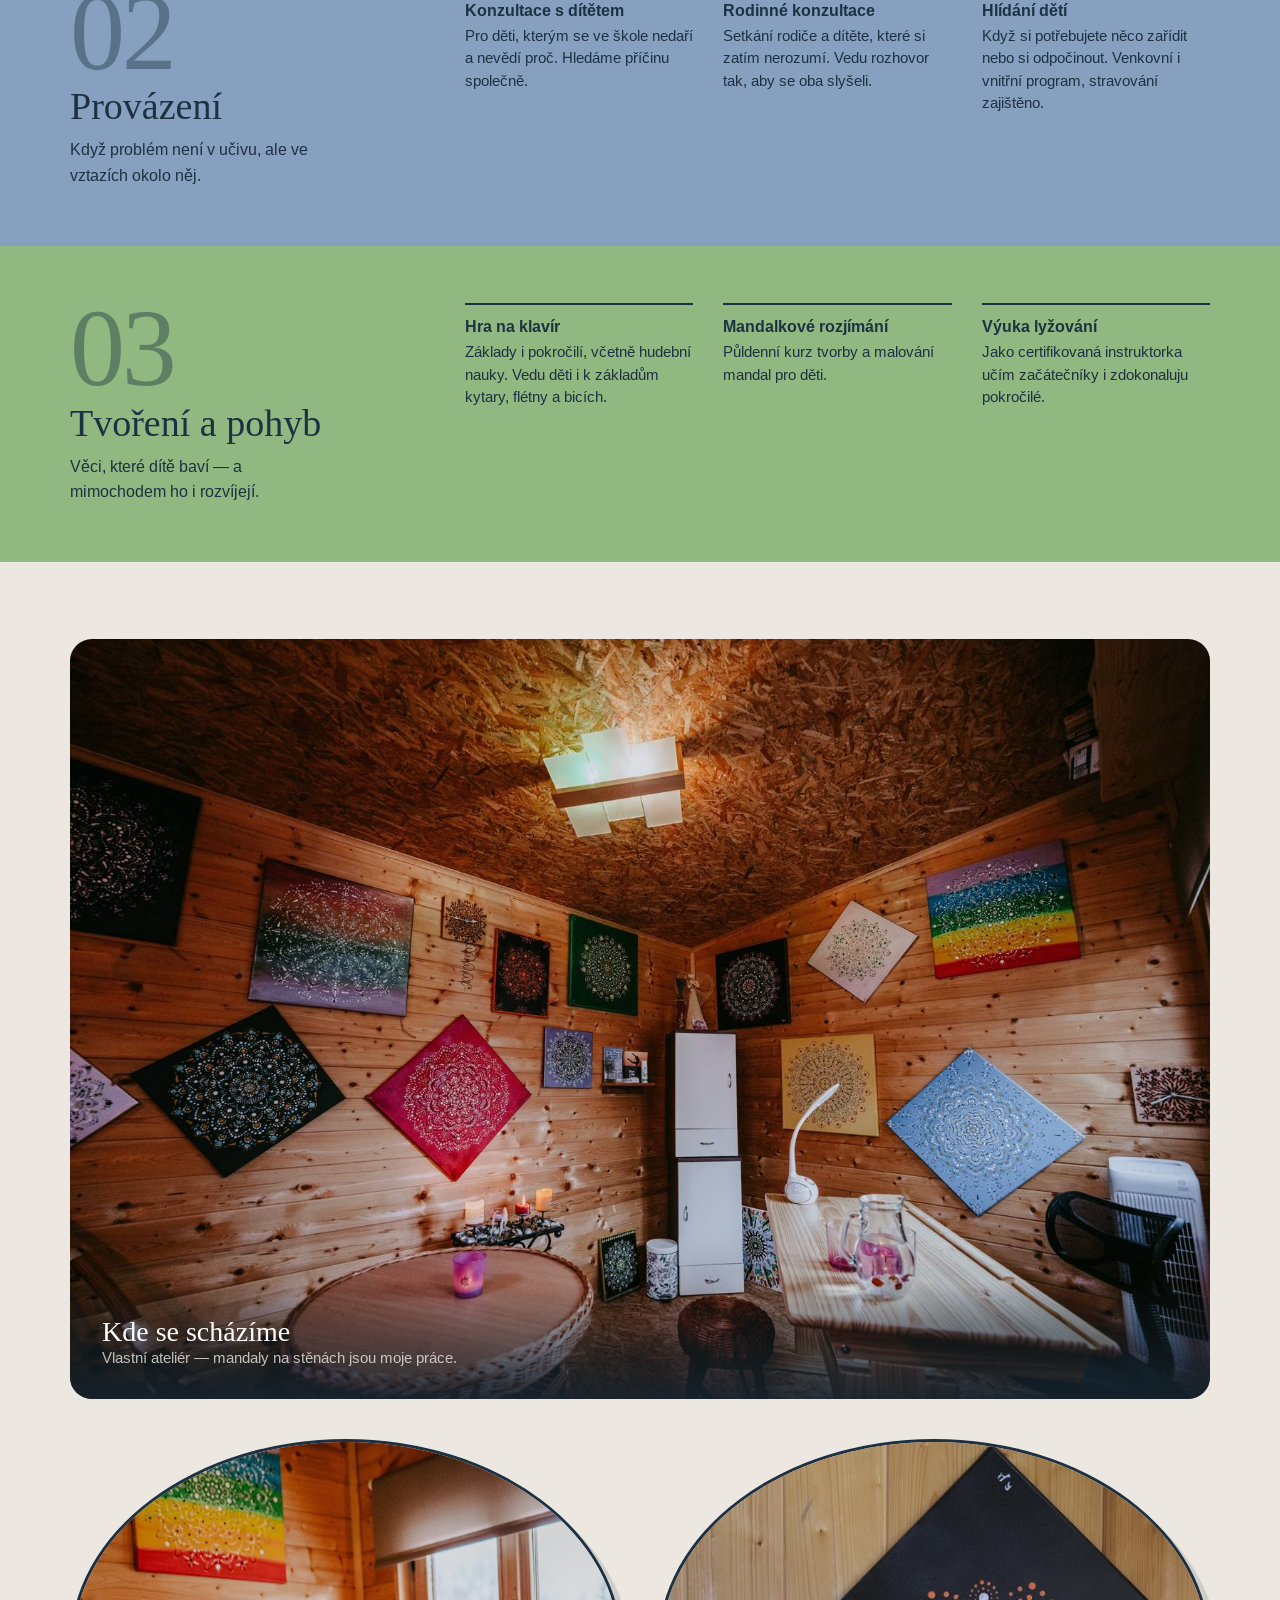
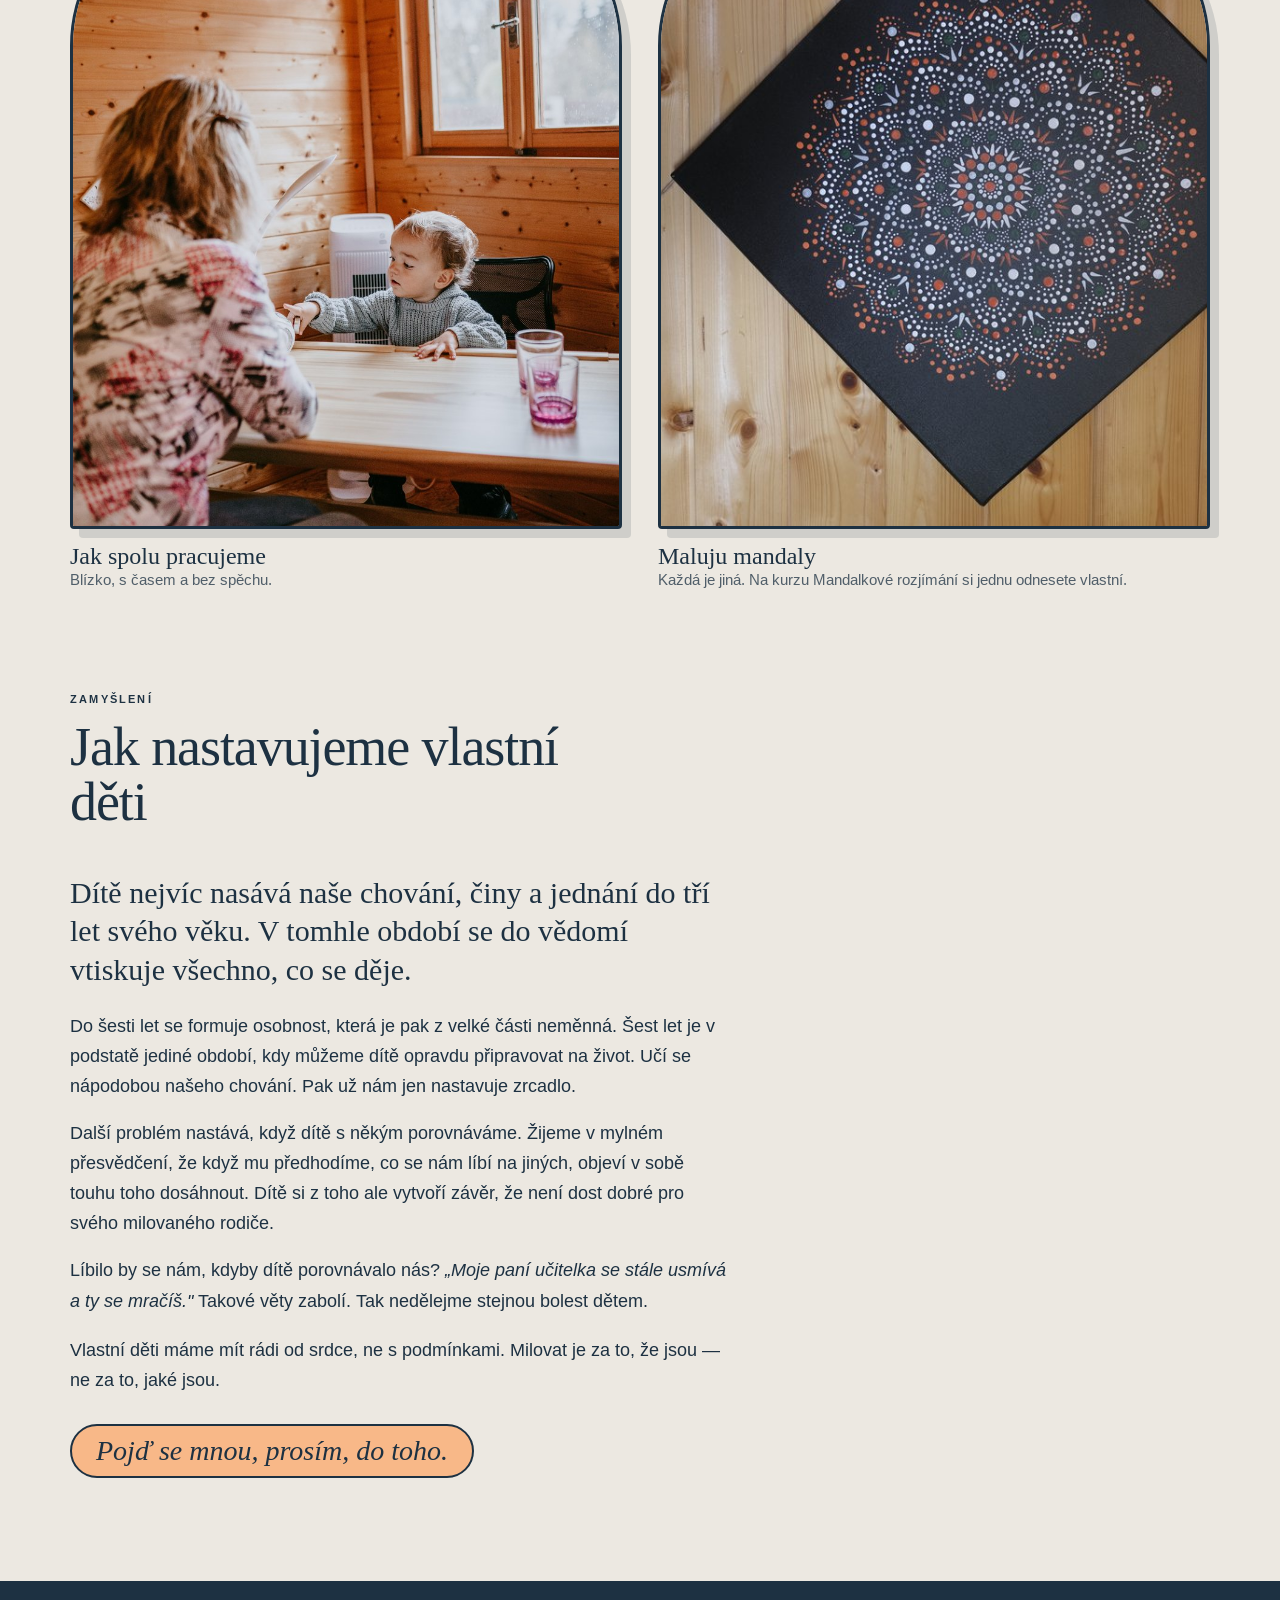
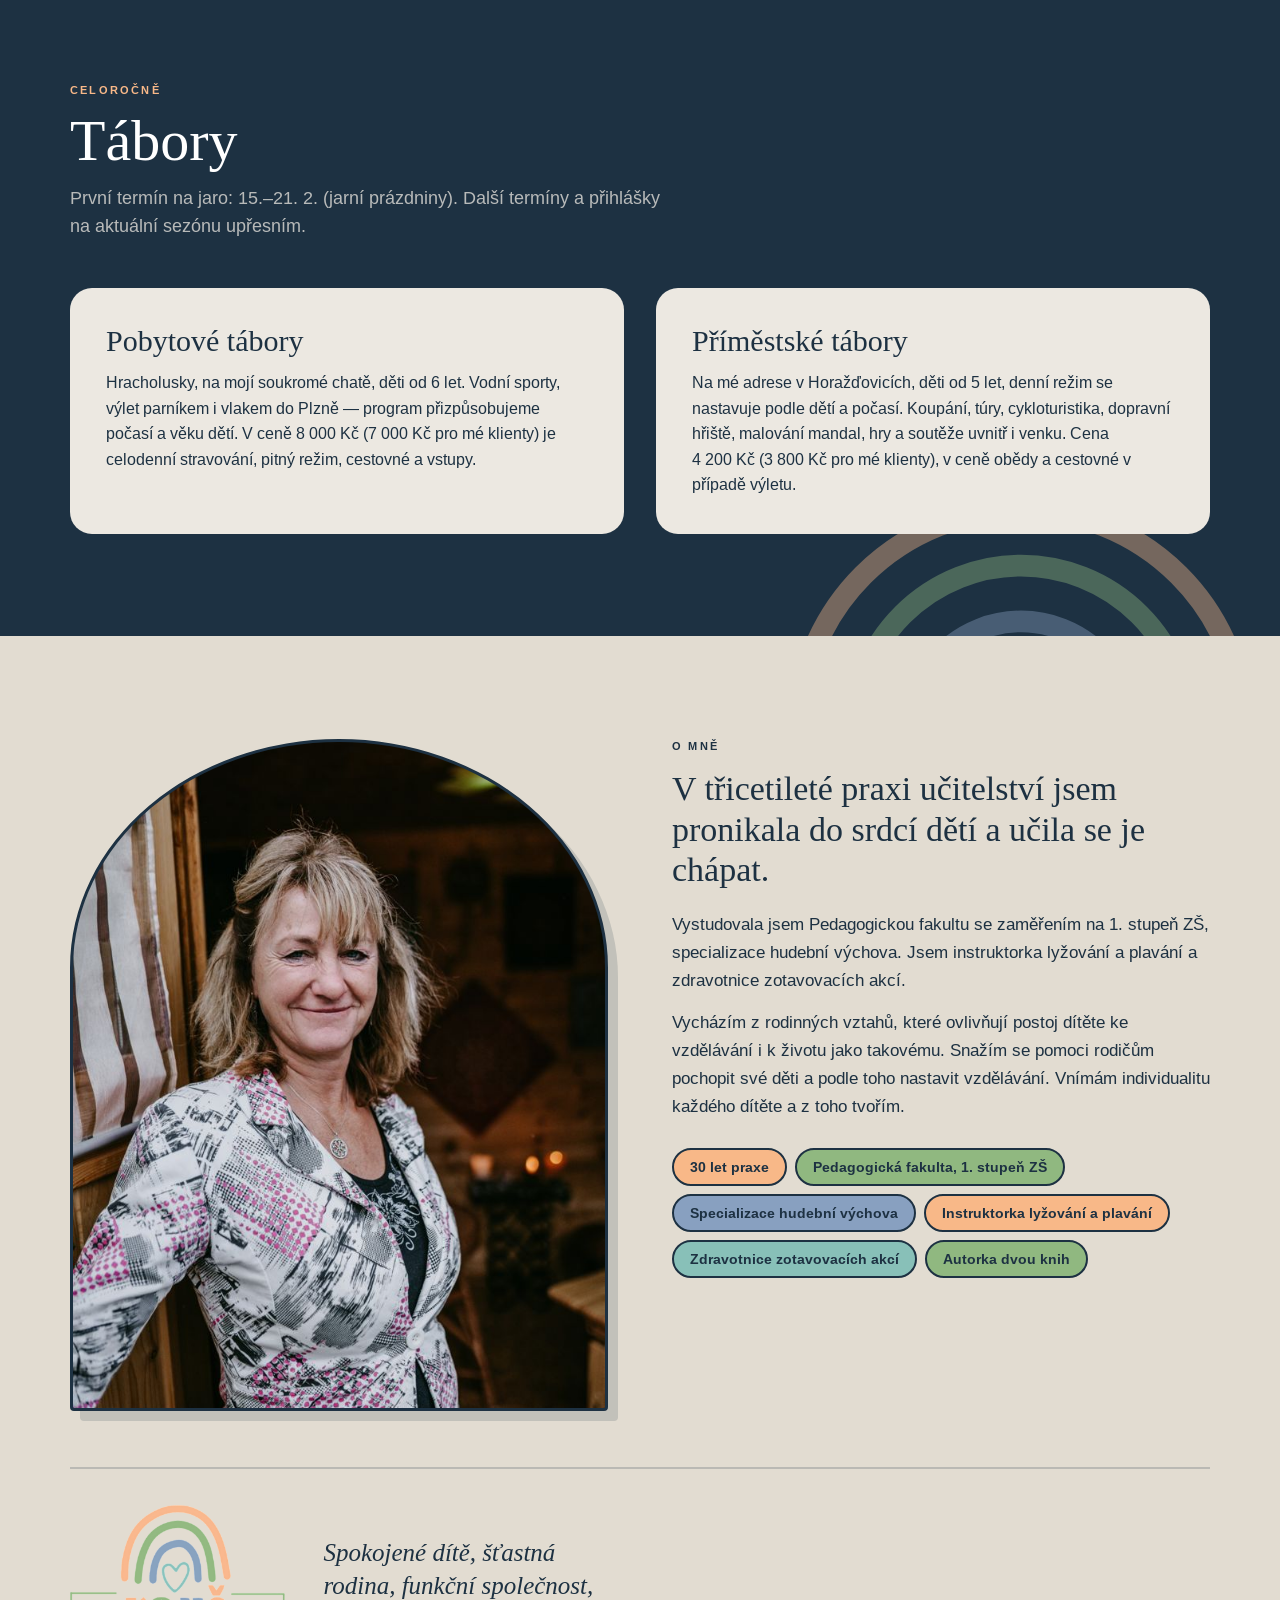
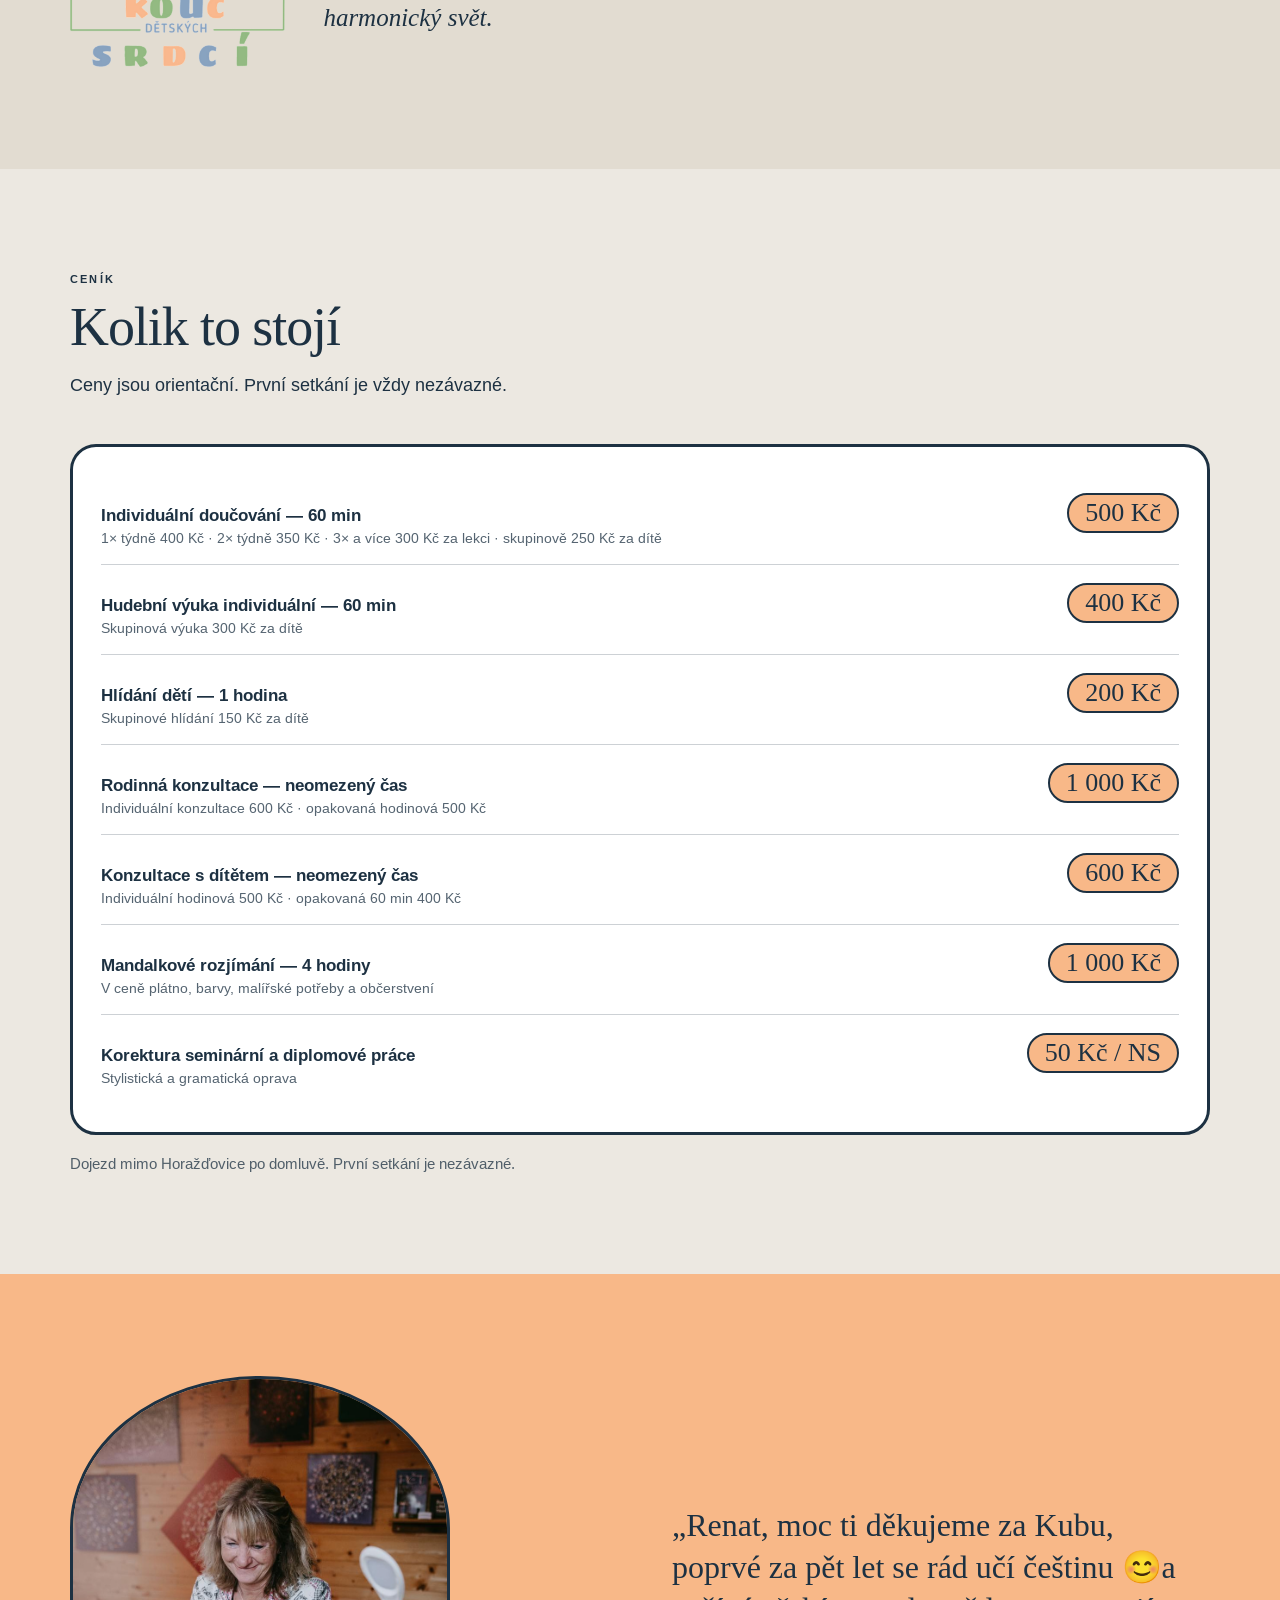
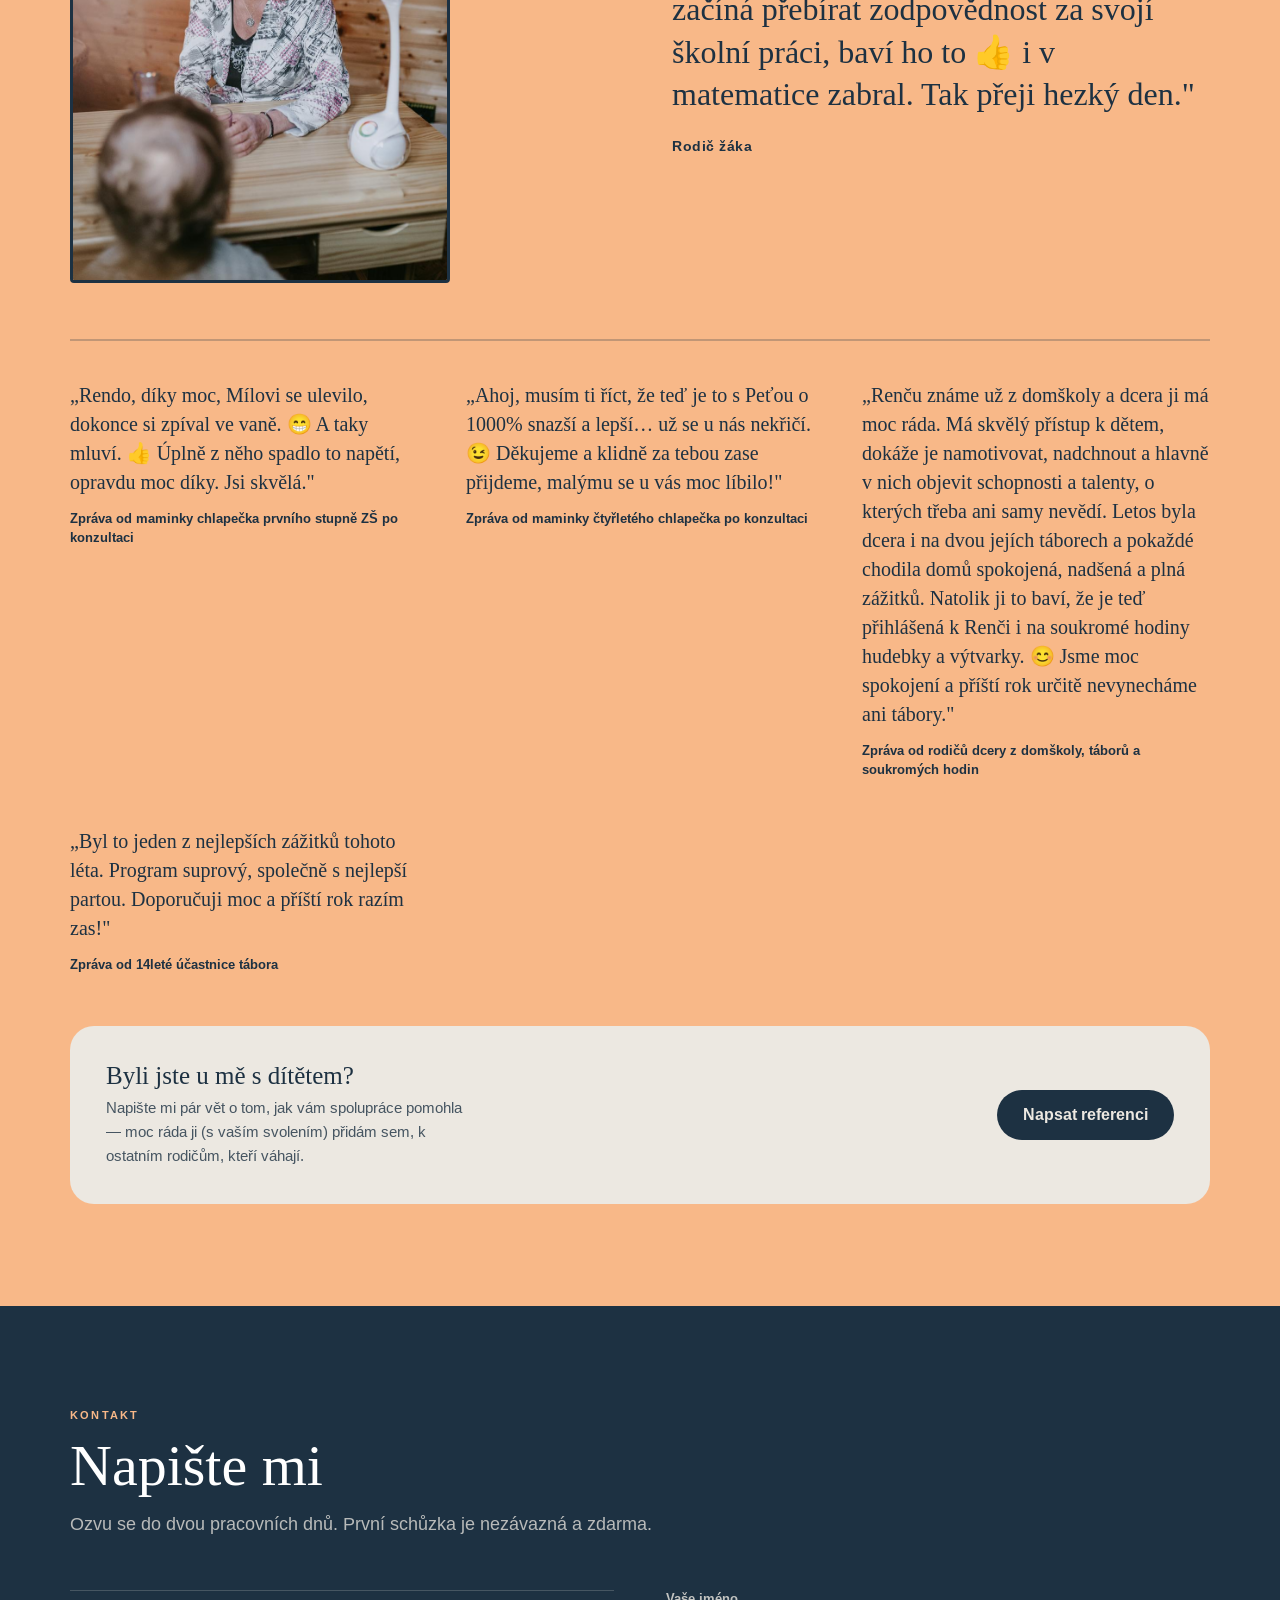
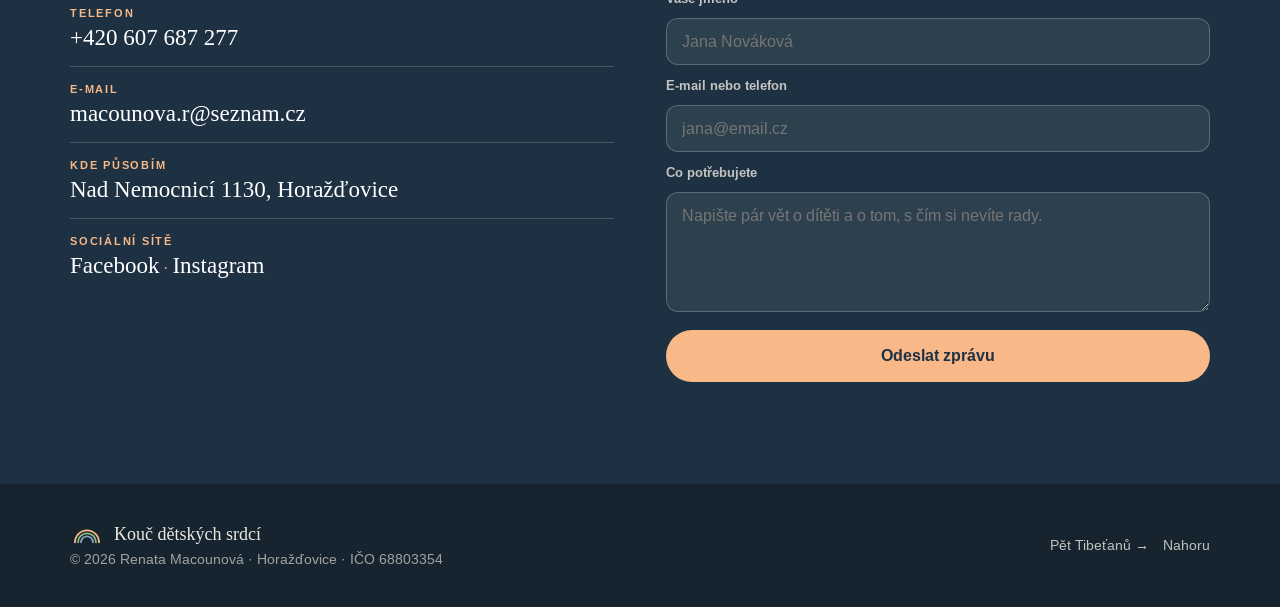
==== commit 095741b1: "Add camp participant review" ====
--- a/kouc-detskych-srdci/index.html
+++ b/kouc-detskych-srdci/index.html
@@ -230,6 +230,7 @@
         <blockquote style="font-family:Tinos,serif;font-size:clamp(17px,1.9vw,20px);line-height:1.45">„Rendo, díky moc, Mílovi se ulevilo, dokonce si zpíval ve vaně. 😁 A taky mluví. 👍 Úplně z něho spadlo to napětí, opravdu moc díky. Jsi skvělá."<span style="display:block;font-family:Arimo,sans-serif;font-size:13px;font-weight:700;margin-top:12px">Zpráva od maminky chlapečka prvního stupně ZŠ po konzultaci</span></blockquote>
         <blockquote style="font-family:Tinos,serif;font-size:clamp(17px,1.9vw,20px);line-height:1.45">„Ahoj, musím ti říct, že teď je to s Peťou o 1000% snazší a lepší… už se u nás nekřičí. 😉 Děkujeme a klidně za tebou zase přijdeme, malýmu se u vás moc líbilo!"<span style="display:block;font-family:Arimo,sans-serif;font-size:13px;font-weight:700;margin-top:12px">Zpráva od maminky čtyřletého chlapečka po konzultaci</span></blockquote>
         <blockquote style="font-family:Tinos,serif;font-size:clamp(17px,1.9vw,20px);line-height:1.45">„Renču známe už z domškoly a dcera ji má moc ráda. Má skvělý přístup k dětem, dokáže je namotivovat, nadchnout a hlavně v nich objevit schopnosti a talenty, o kterých třeba ani samy nevědí. Letos byla dcera i na dvou jejích táborech a pokaždé chodila domů spokojená, nadšená a plná zážitků. Natolik ji to baví, že je teď přihlášená k Renči i na soukromé hodiny hudebky a výtvarky. 😊 Jsme moc spokojení a příští rok určitě nevynecháme ani tábory."<span style="display:block;font-family:Arimo,sans-serif;font-size:13px;font-weight:700;margin-top:12px">Zpráva od rodičů dcery z domškoly, táborů a soukromých hodin</span></blockquote>
+        <blockquote style="font-family:Tinos,serif;font-size:clamp(17px,1.9vw,20px);line-height:1.45">„Byl to jeden z nejlepších zážitků tohoto léta. Program suprový, společně s nejlepší partou. Doporučuji moc a příští rok razím zas!"<span style="display:block;font-family:Arimo,sans-serif;font-size:13px;font-weight:700;margin-top:12px">Zpráva od 14leté účastnice tábora</span></blockquote>
       </div>
       <div id="reference-d" style="background:#ECE8E1;border-radius:24px;padding:clamp(24px,3.4vw,36px);margin-top:clamp(36px,5vw,52px);display:flex;flex-wrap:wrap;align-items:center;justify-content:space-between;gap:20px">
         <div>
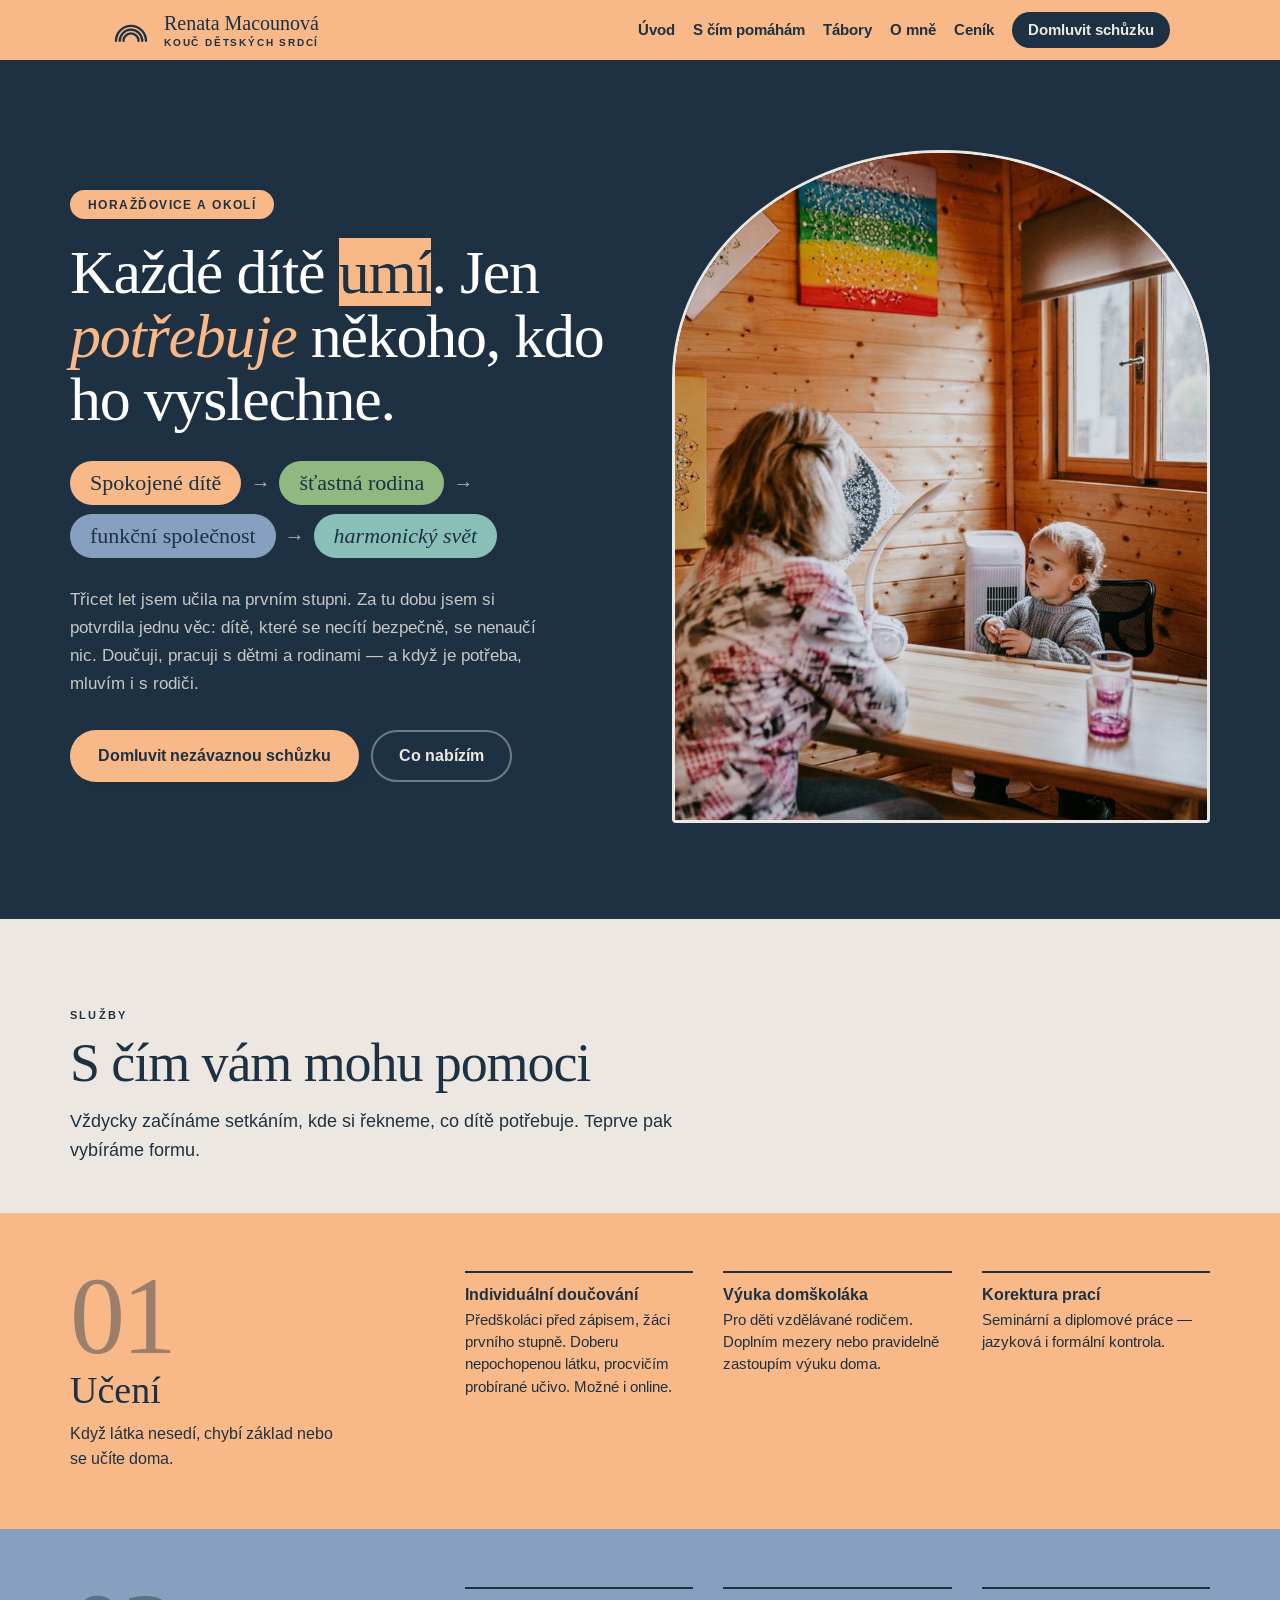
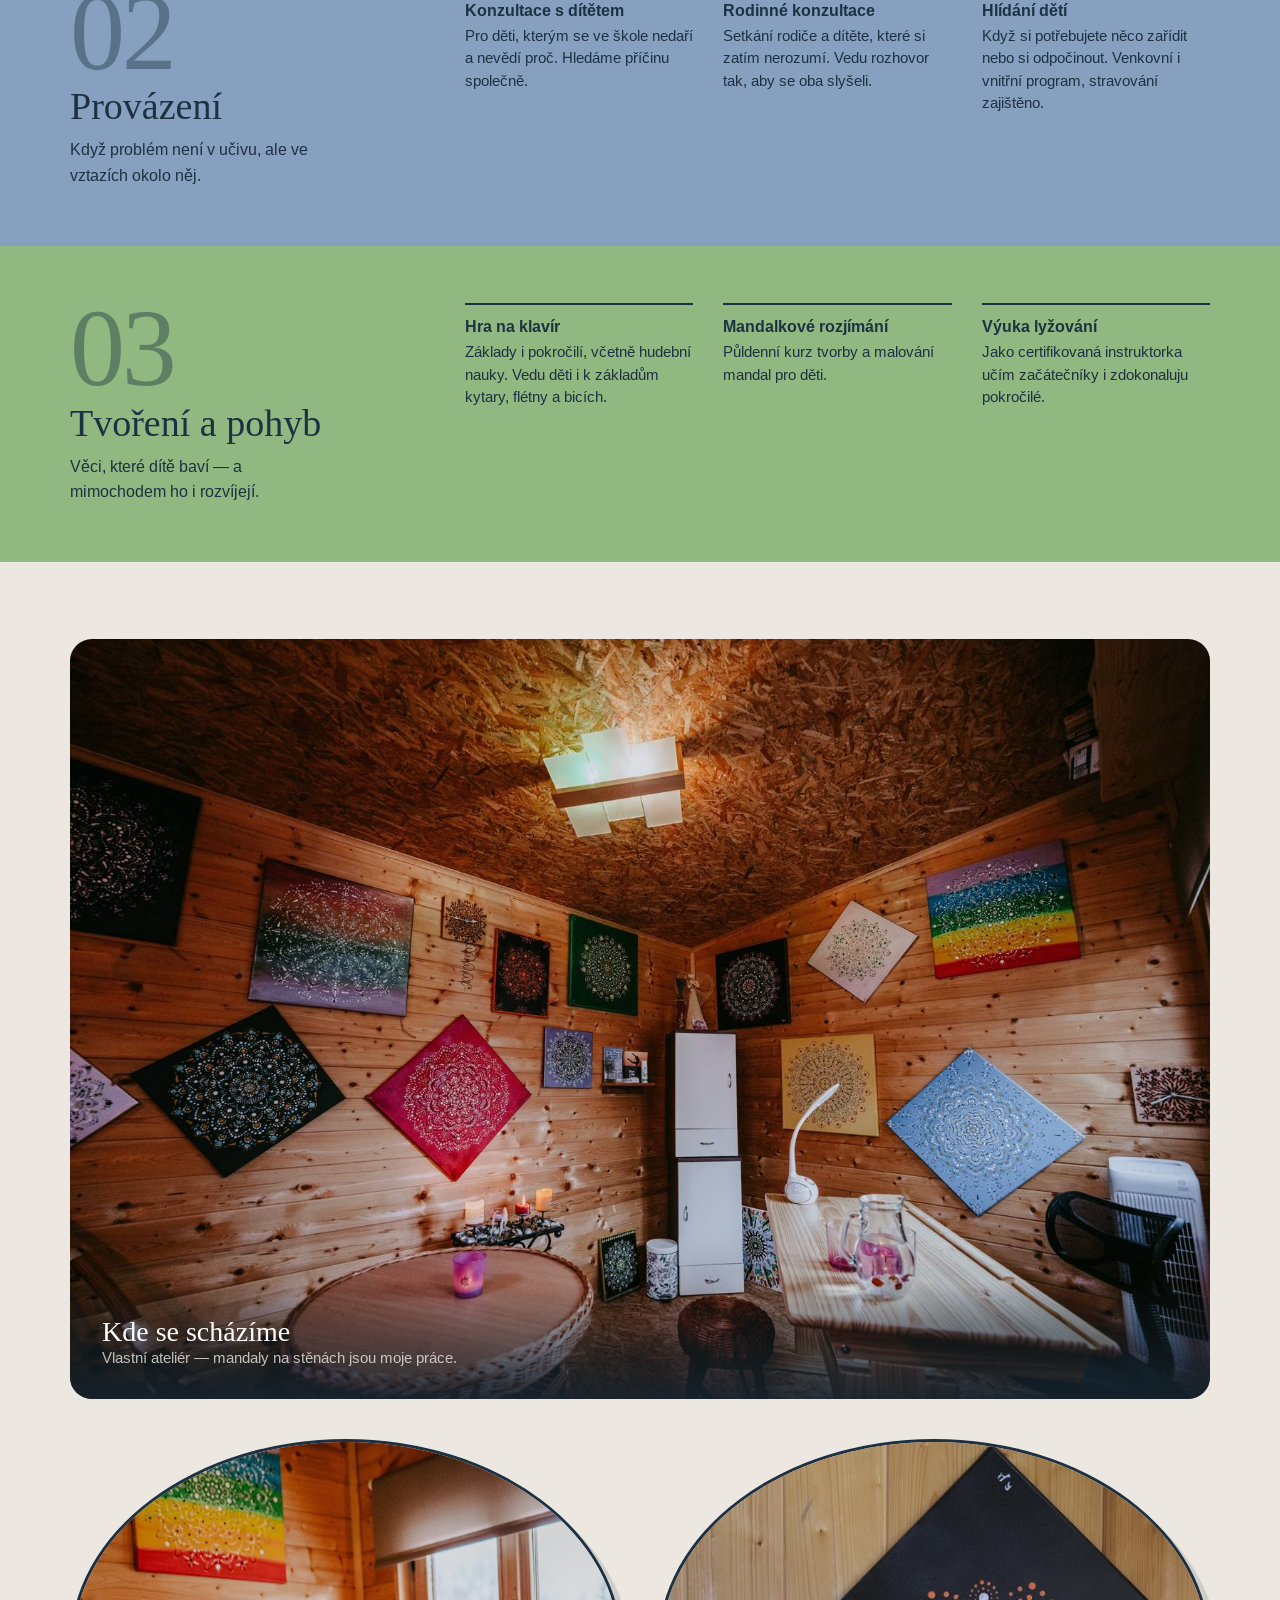
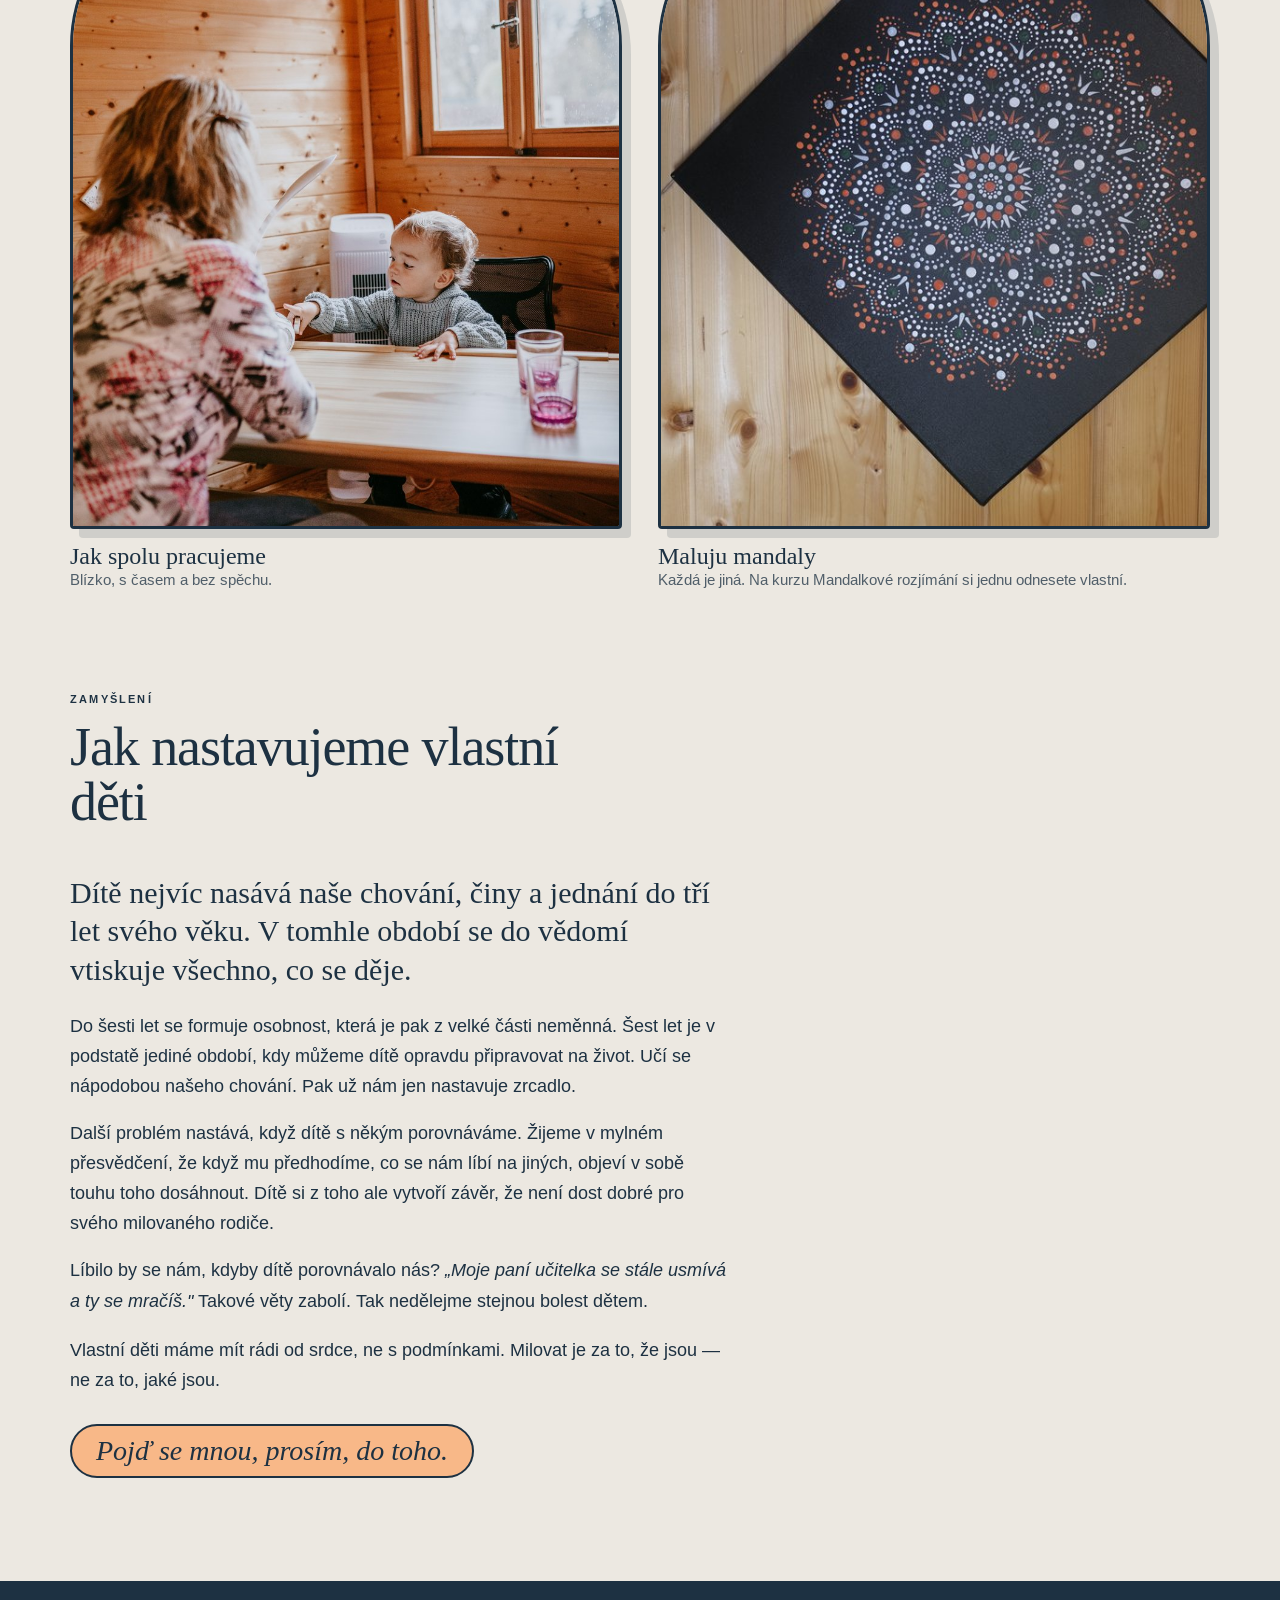
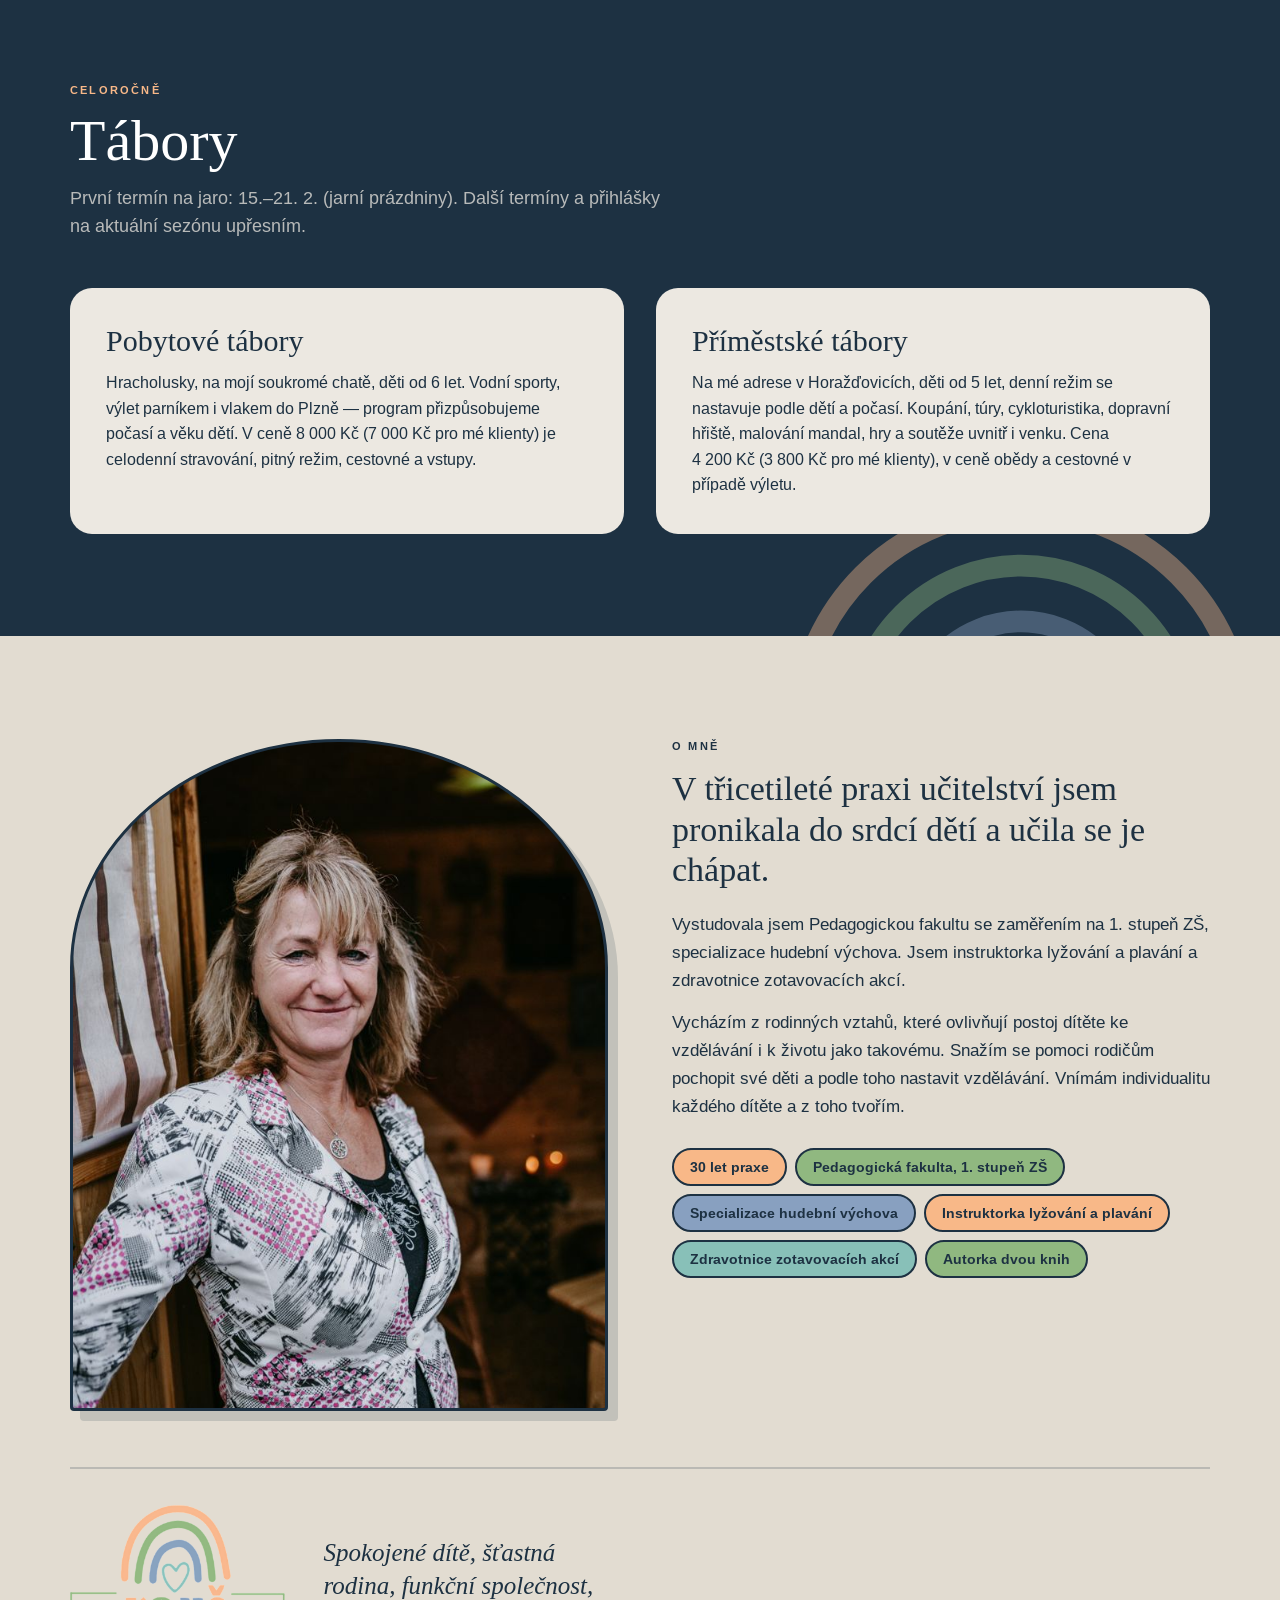
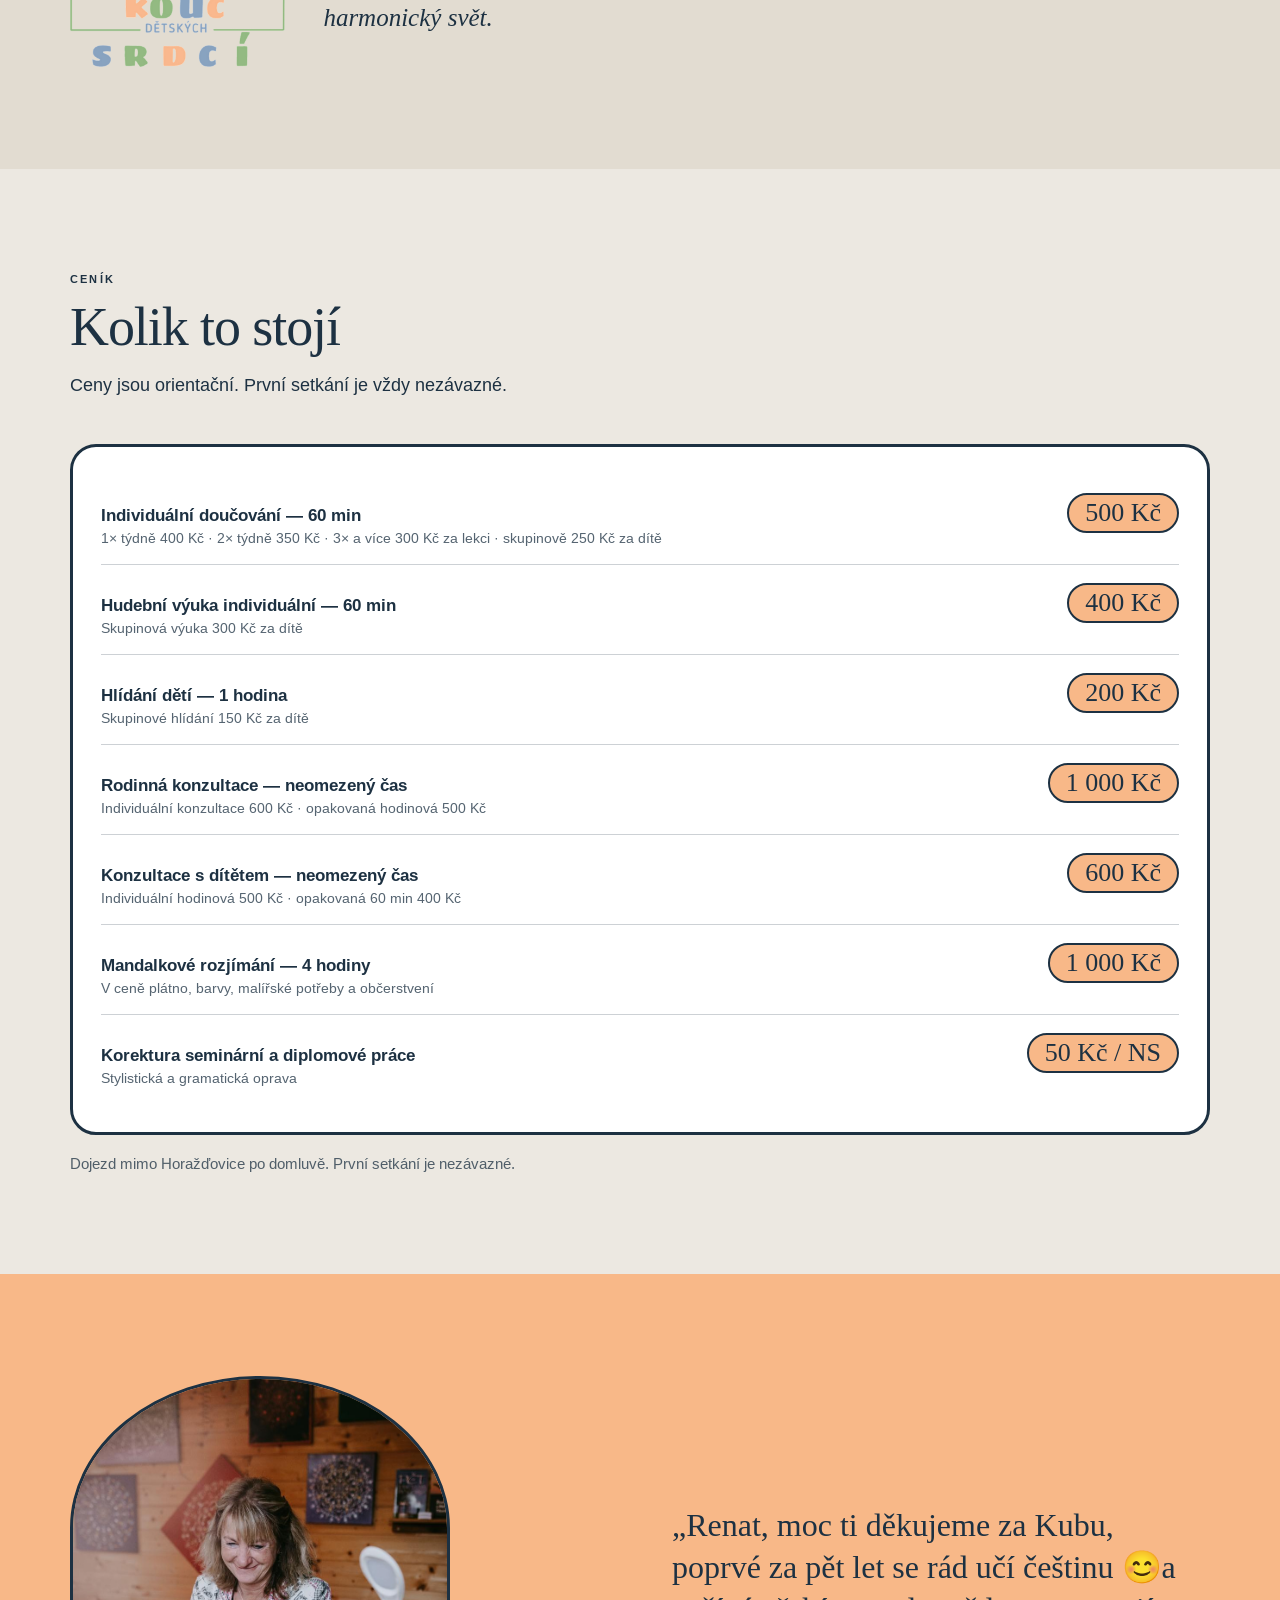
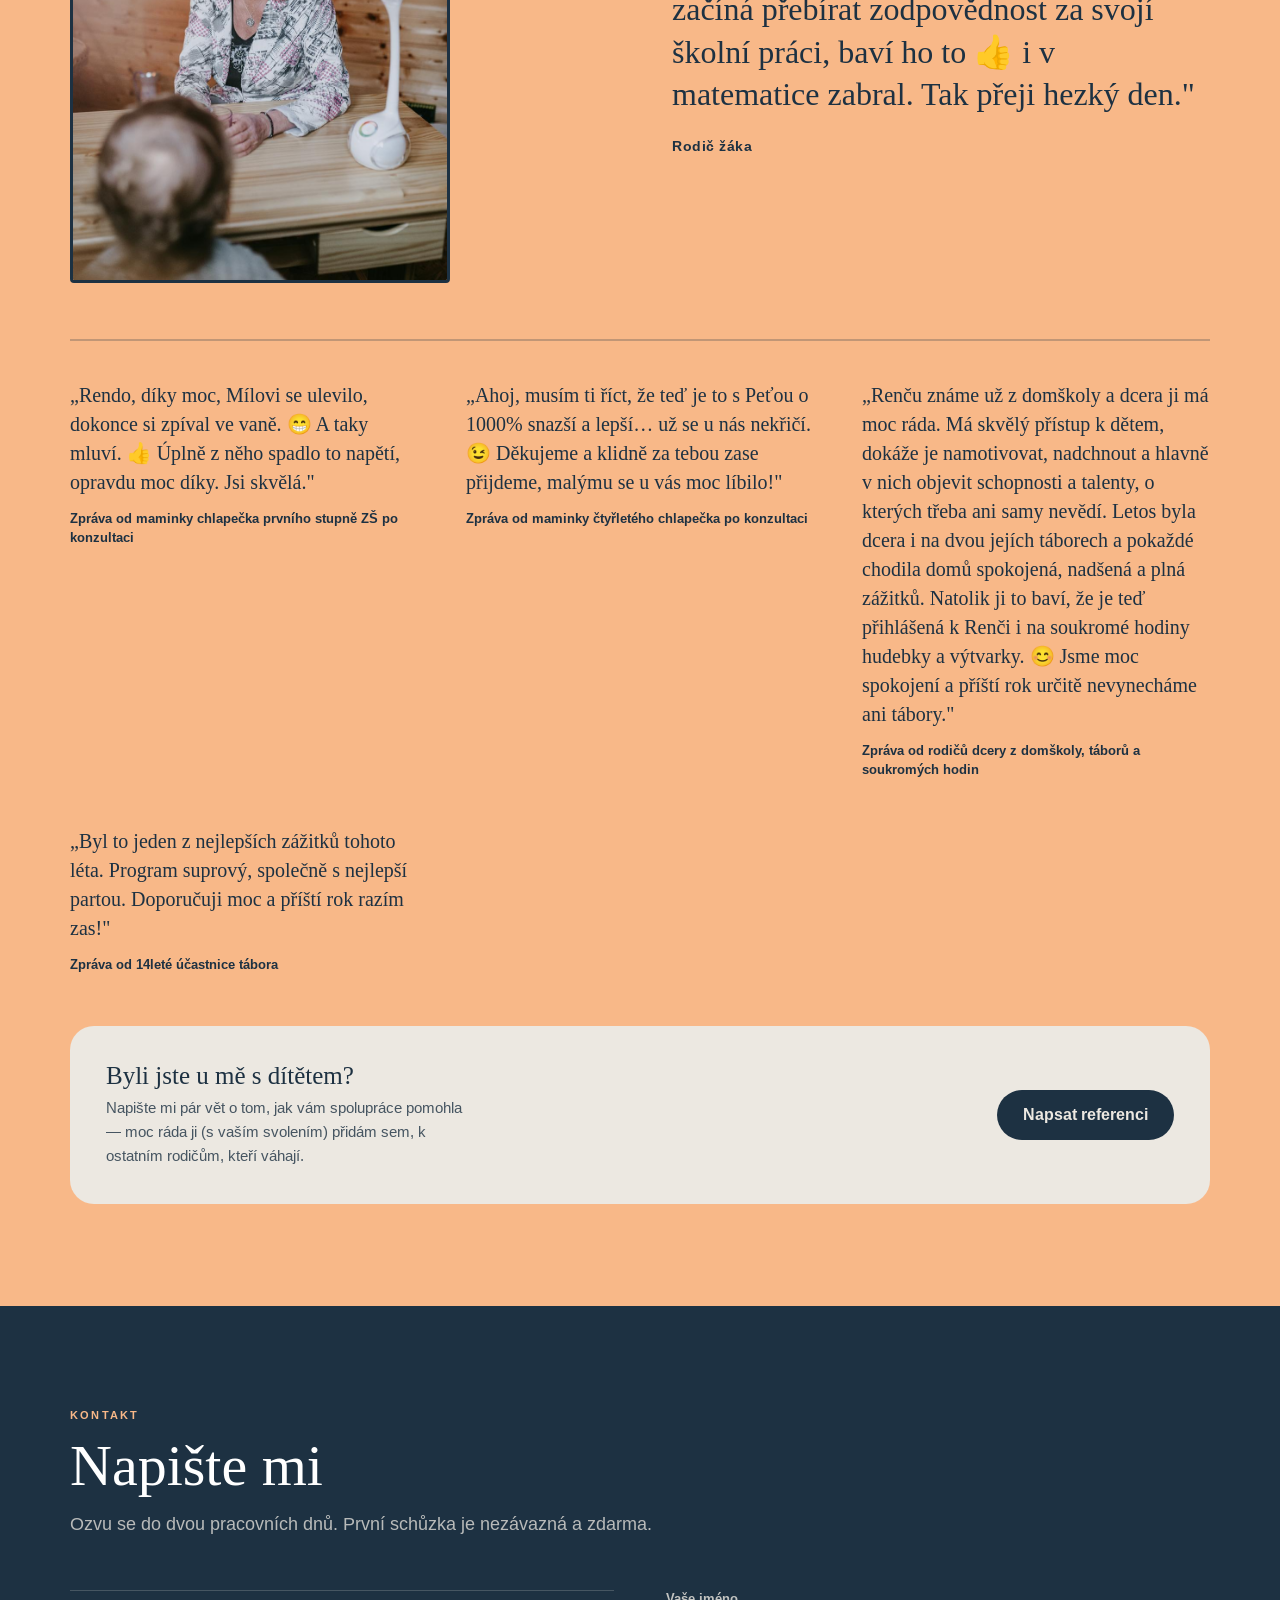
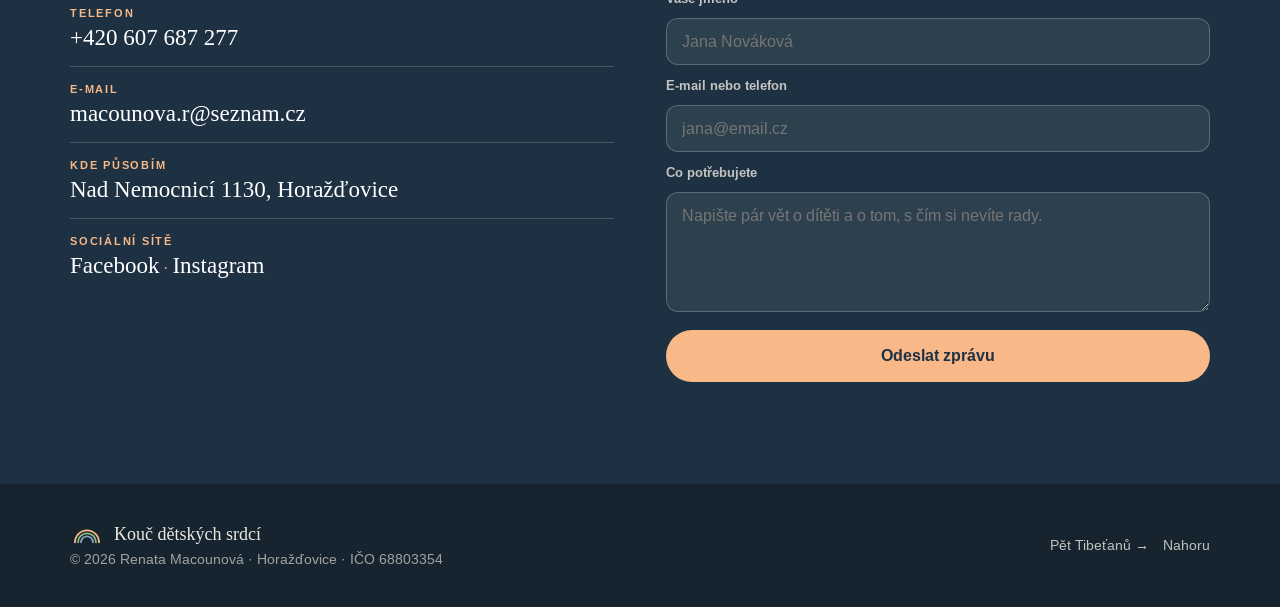
==== commit 75a21403: "Adjust headline highlights" ====
--- a/kouc-detskych-srdci/index.html
+++ b/kouc-detskych-srdci/index.html
@@ -40,7 +40,7 @@
     <div style="max-width:1140px;margin:0 auto;display:grid;grid-template-columns:repeat(auto-fit,minmax(300px,1fr));gap:clamp(28px,5vw,64px);align-items:center">
       <div>
         <span style="display:inline-block;background:#F8B888;color:#1D3142;border-radius:100px;padding:7px 18px;font-size:12px;font-weight:700;letter-spacing:.12em;text-transform:uppercase;margin-bottom:22px">Horažďovice a okolí</span>
-        <h1 style="font-family:Tinos,serif;font-weight:400;font-size:clamp(34px,5.8vw,62px);line-height:1.02;letter-spacing:-.02em;color:#fff">Každé dítě <span style="background:#F8B888;color:#1D3142;box-shadow:10px 0 0 #F8B888,-10px 0 0 #F8B888">umí</span>. Jen <em style="color:#F8B888">potřebuje</em> někoho, kdo ho vyslechne.</h1>
+        <h1 style="font-family:Tinos,serif;font-weight:400;font-size:clamp(34px,5.8vw,62px);line-height:1.02;letter-spacing:-.02em;color:#fff">Každé dítě <span style="background:#F8B888;color:#1D3142">umí</span>. Jen <em style="color:#F8B888">potřebuje</em> někoho, kdo ho vyslechne.</h1>
         <ul style="display:flex;flex-wrap:wrap;gap:9px;margin:30px 0 28px;align-items:center">
           <li style="background:#F8B888;color:#1D3142;border-radius:100px;padding:9px 20px;font-family:Tinos,serif;font-size:clamp(16px,2vw,22px)">Spokojené dítě</li>
           <li style="font-family:Tinos,serif;font-size:20px;color:rgba(236,232,225,.7)">→</li>
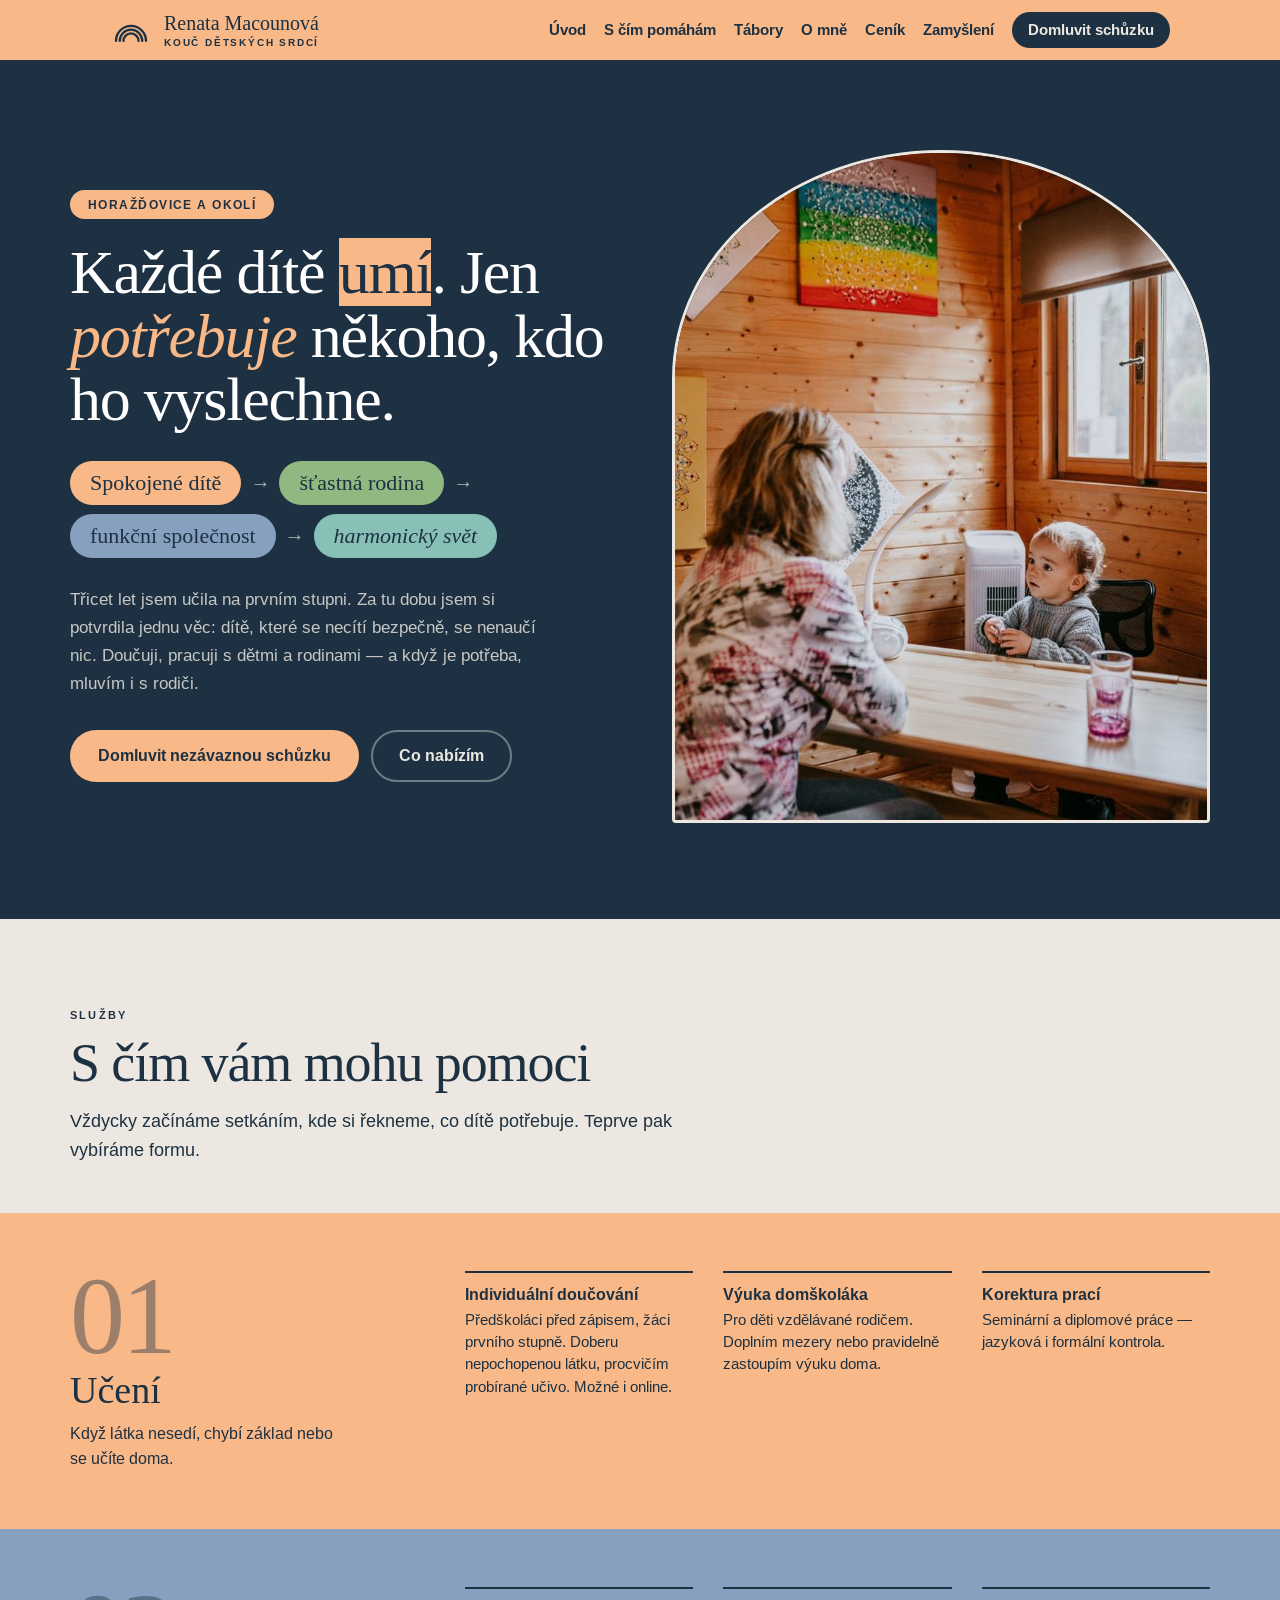
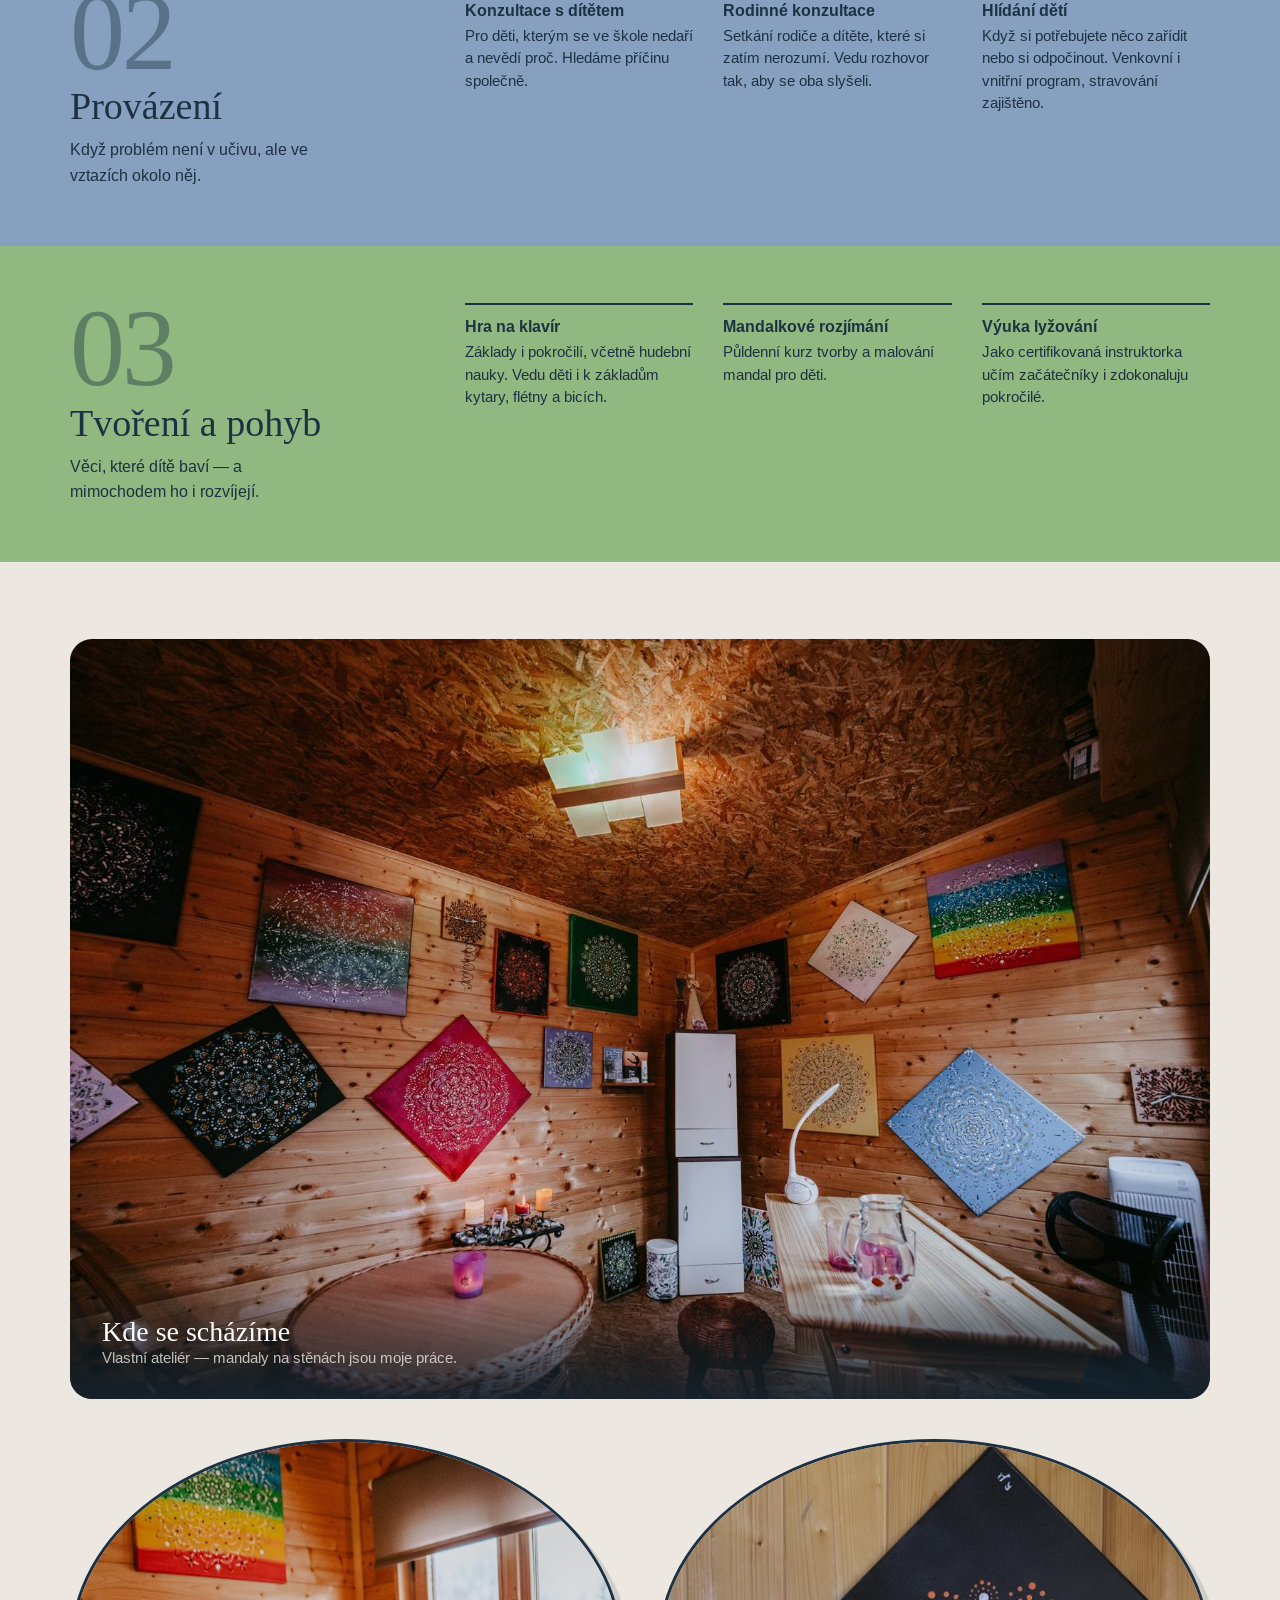
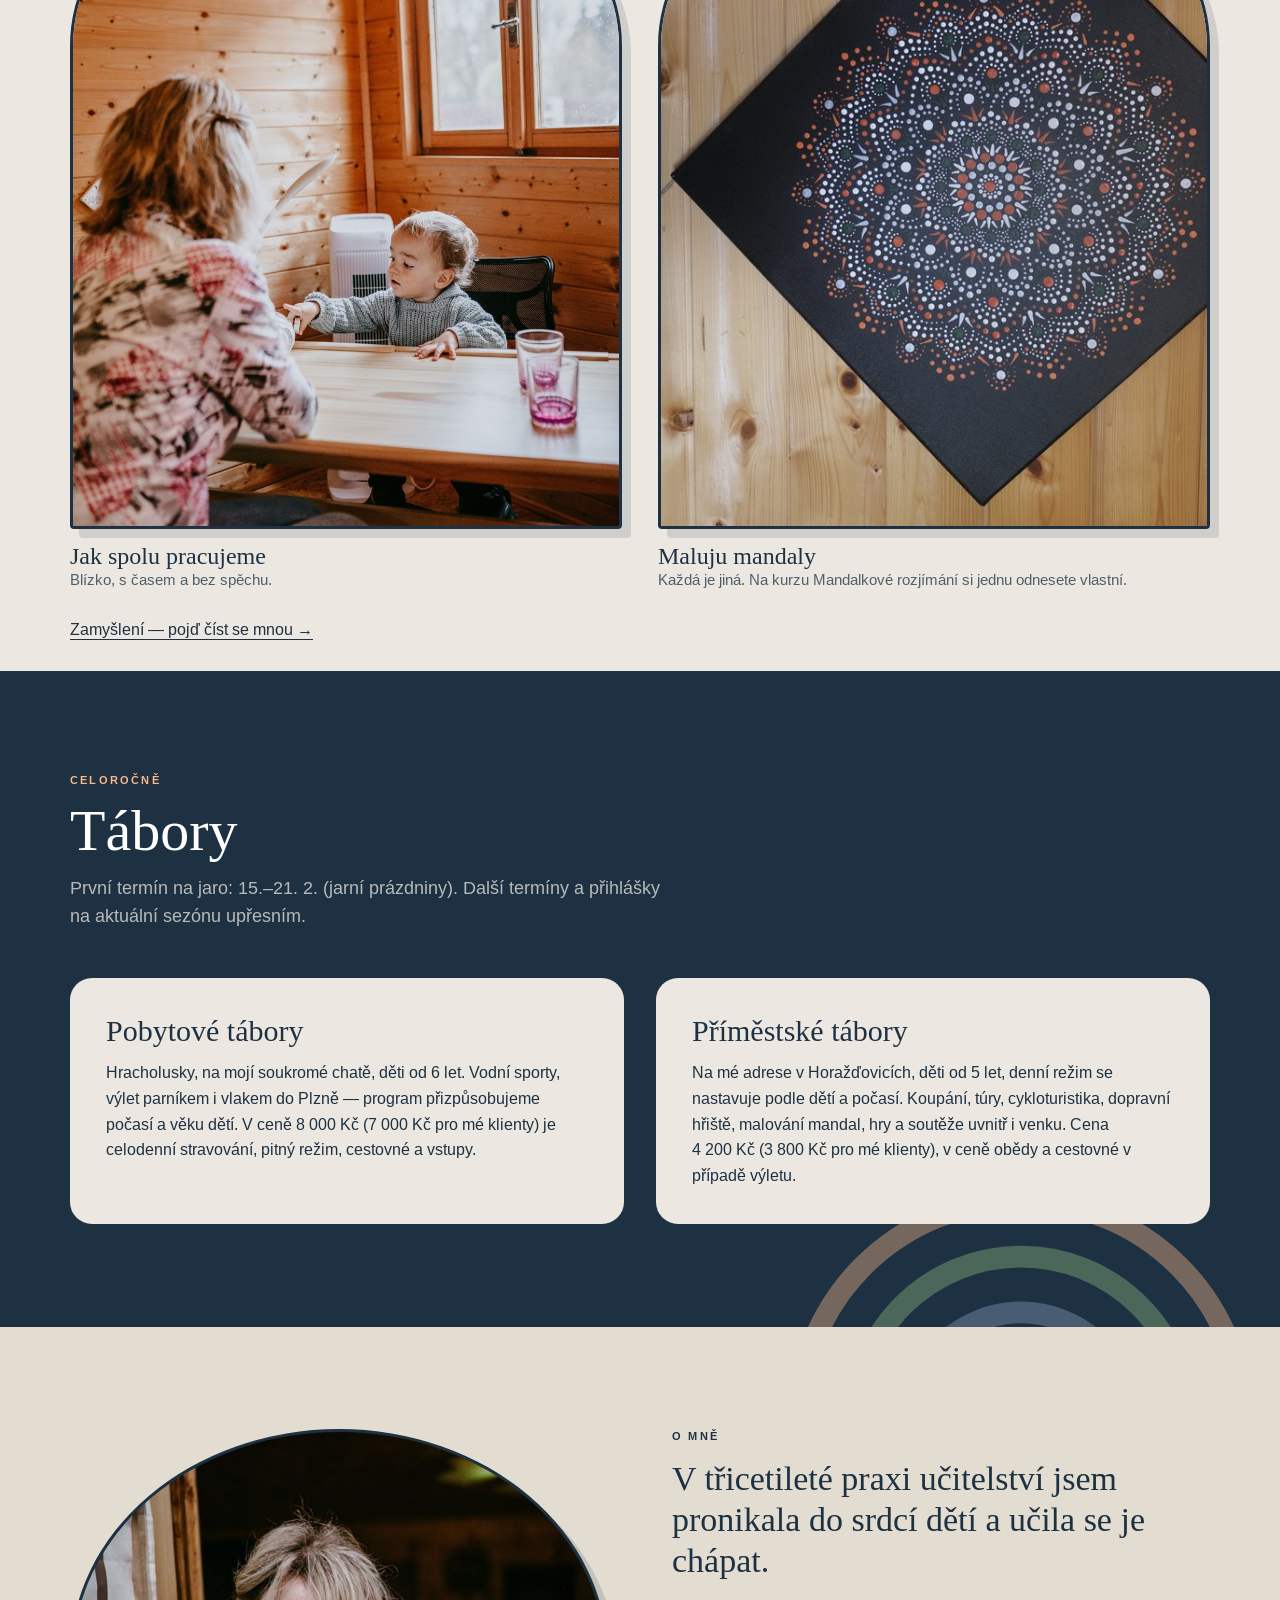
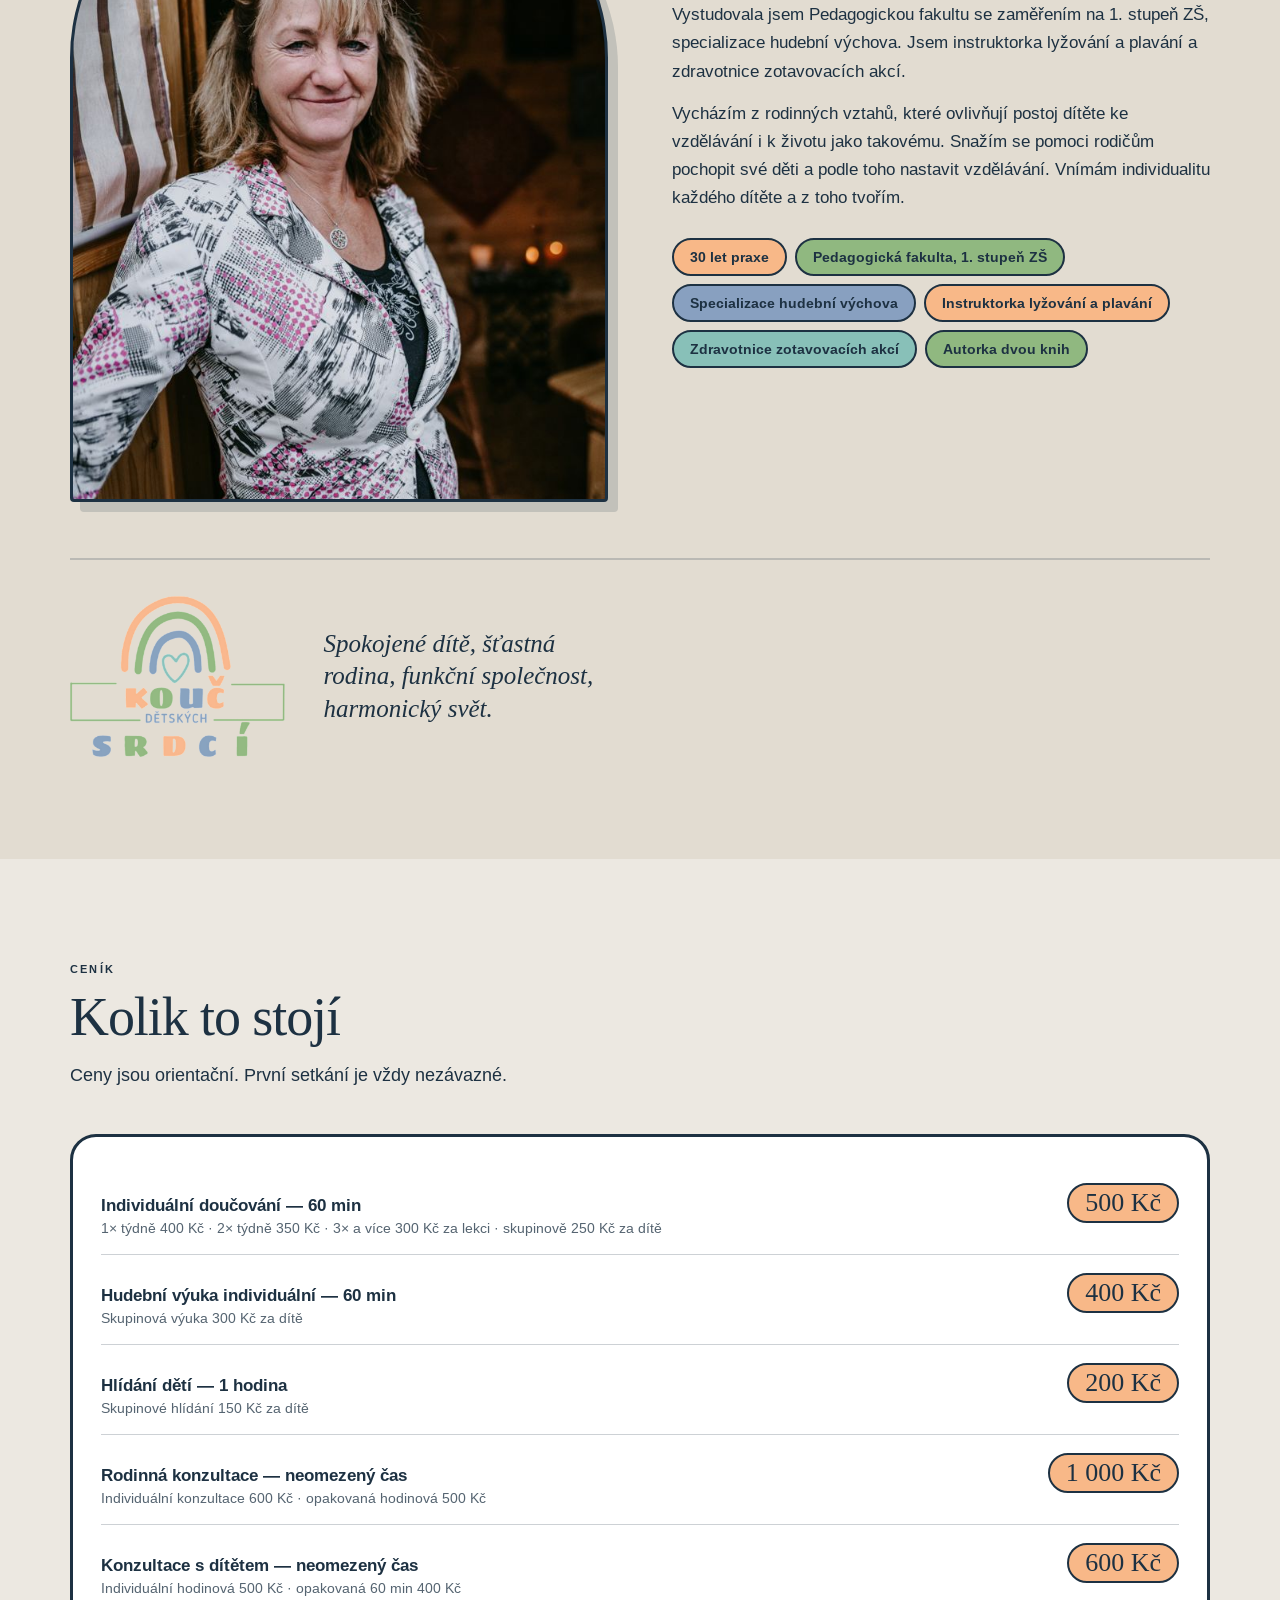
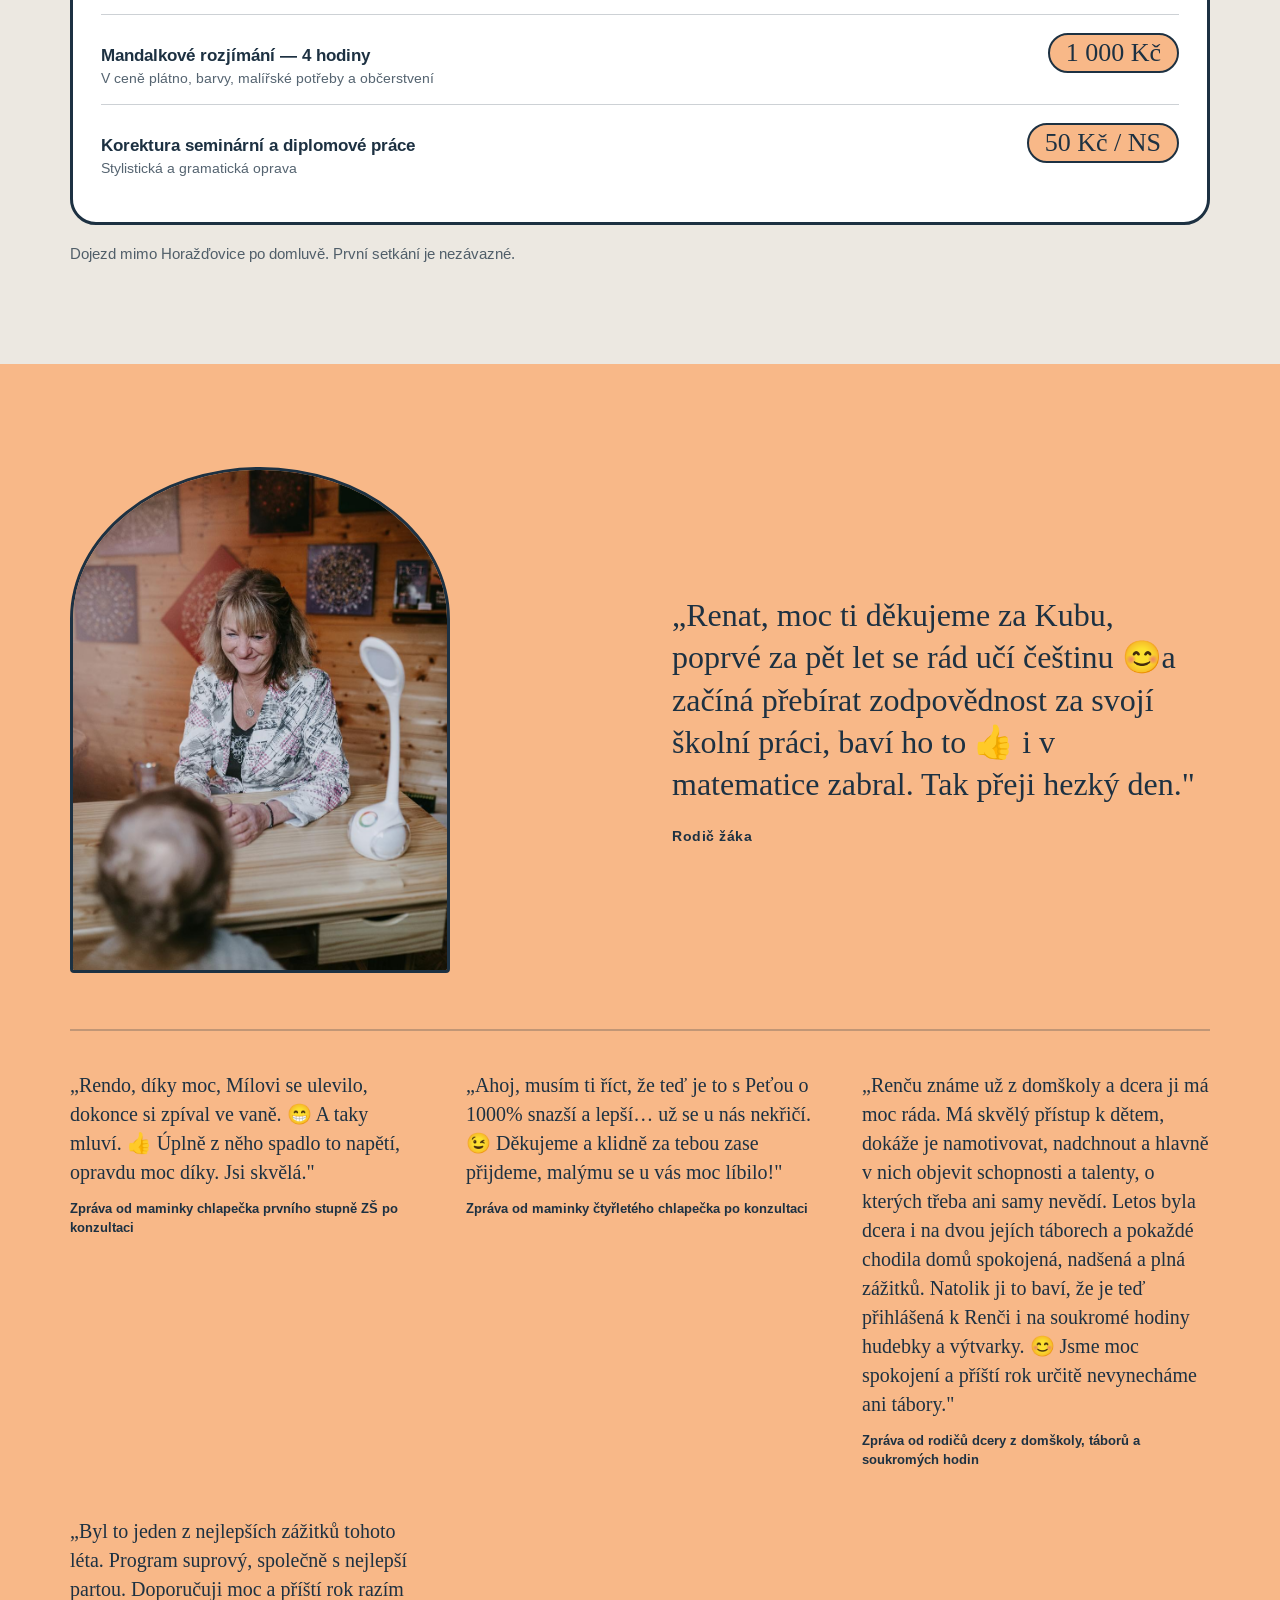
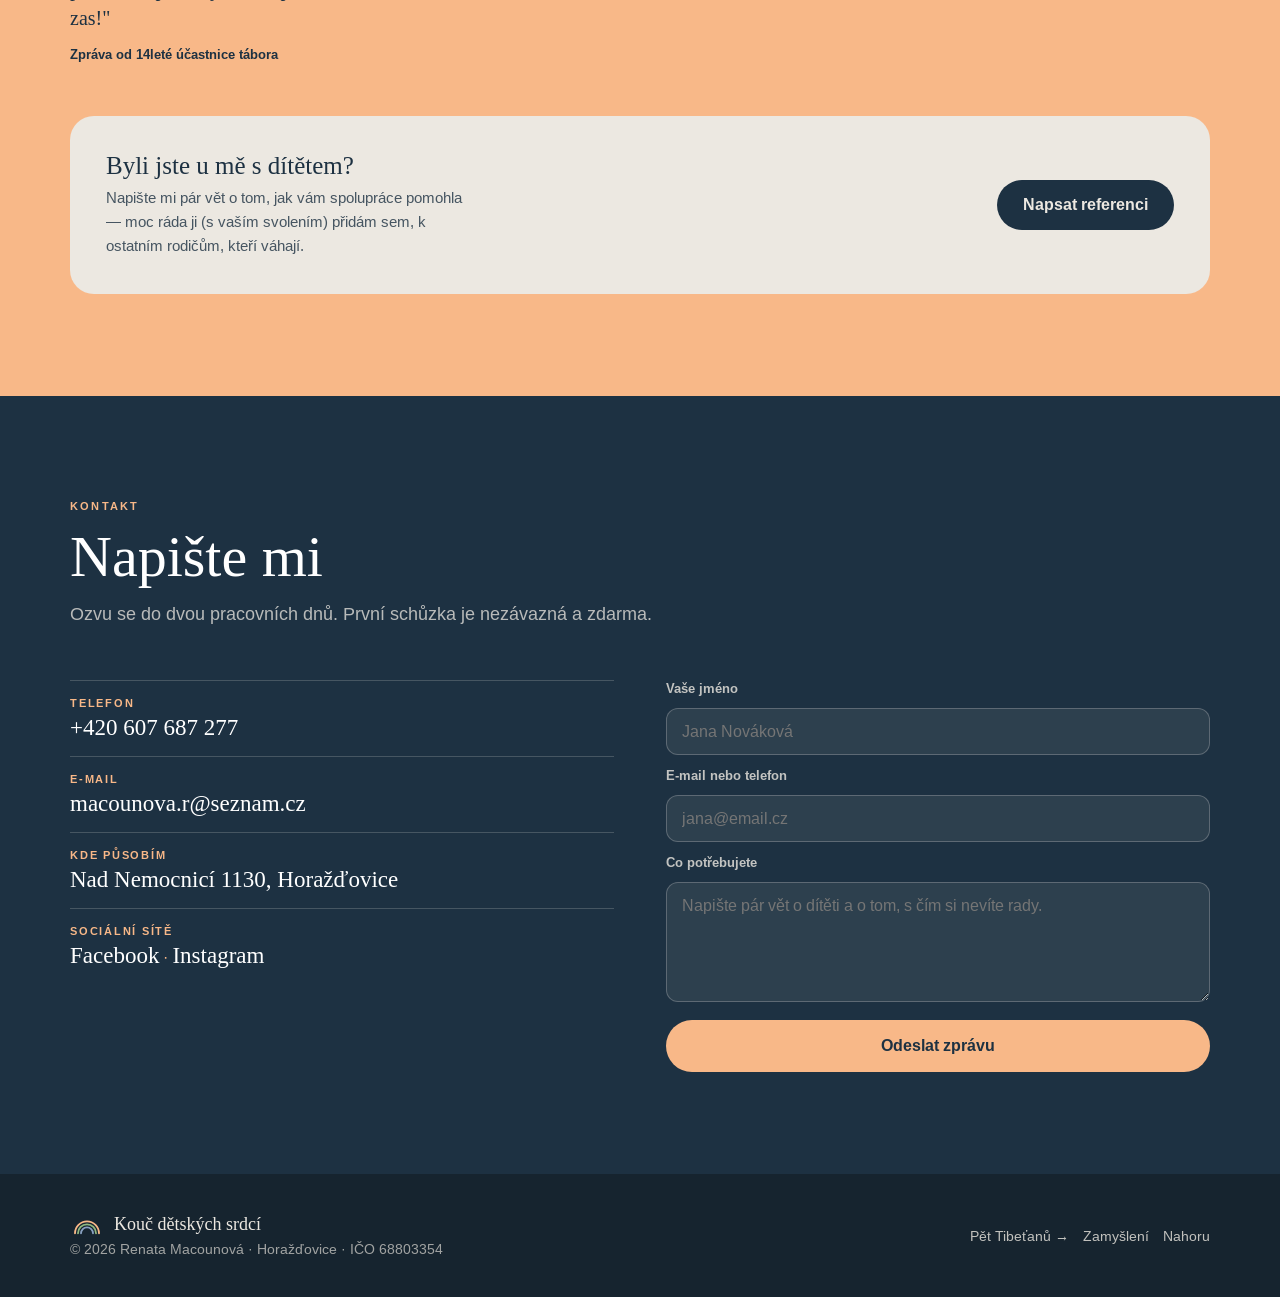
==== commit 5750f335: "Add standalone Zamyšlení section and article" ====
--- a/kouc-detskych-srdci/index.html
+++ b/kouc-detskych-srdci/index.html
@@ -31,6 +31,7 @@
         <li><a href="#tabory-d">Tábory</a></li>
         <li><a href="#o-mne-d">O mně</a></li>
         <li><a href="#cenik-d">Ceník</a></li>
+        <li><a href="/zamysleni/">Zamyšlení</a></li>
         <li><a href="#kontakt-d" style="display:block;padding:9px 16px;background:#1D3142;color:#ECE8E1;border-radius:100px">Domluvit schůzku</a></li>
       </ul>
     </div>
@@ -139,20 +140,7 @@
     </div>
   </section>
 
-  <section id="zamysleni-d" style="padding:clamp(56px,8vw,104px) clamp(20px,5vw,48px)">
-    <div style="max-width:1140px;margin:0 auto">
-      <div style="font-size:11px;font-weight:700;letter-spacing:.2em;text-transform:uppercase;margin-bottom:14px">Zamyšlení</div>
-      <h2 style="font-family:Tinos,serif;font-weight:400;font-size:clamp(30px,5.2vw,54px);line-height:1.02;letter-spacing:-.02em;max-width:20ch">Jak nastavujeme vlastní děti</h2>
-      <div style="max-width:660px;margin-top:clamp(28px,4vw,44px)">
-        <p style="font-family:Tinos,serif;font-size:clamp(22px,3vw,30px);line-height:1.28">Dítě nejvíc nasává naše chování, činy a jednání do tří let svého věku. V tomhle období se do vědomí vtiskuje všechno, co se děje.</p>
-        <p style="font-size:17.5px;line-height:1.7;margin-top:22px">Do šesti let se formuje osobnost, která je pak z velké části neměnná. Šest let je v podstatě jediné období, kdy můžeme dítě opravdu připravovat na život. Učí se nápodobou našeho chování. Pak už nám jen nastavuje zrcadlo.</p>
-        <p style="font-size:17.5px;line-height:1.7;margin-top:18px">Další problém nastává, když dítě s někým porovnáváme. Žijeme v mylném přesvědčení, že když mu předhodíme, co se nám líbí na jiných, objeví v sobě touhu toho dosáhnout. Dítě si z toho ale vytvoří závěr, že není dost dobré pro svého milovaného rodiče.</p>
-        <p style="font-size:17.5px;line-height:1.7;margin-top:18px">Líbilo by se nám, kdyby dítě porovnávalo nás? <em>„Moje paní učitelka se stále usmívá a ty se mračíš."</em> Takové věty zabolí. Tak nedělejme stejnou bolest dětem.</p>
-        <p style="font-size:17.5px;line-height:1.7;margin-top:18px">Vlastní děti máme mít rádi od srdce, ne s podmínkami. Milovat je za to, že jsou — ne za to, jaké jsou.</p>
-        <p style="font-family:Tinos,serif;font-style:italic;font-size:clamp(22px,2.6vw,28px);margin-top:30px;display:inline-block;background:#F8B888;border:2.5px solid #1D3142;border-radius:100px;padding:9px 24px">Pojď se mnou, prosím, do toho.</p>
-      </div>
-    </div>
-  </section>
+  <p class="reflection-crosslink"><a href="/zamysleni/">Zamyšlení — pojď číst se mnou →</a></p>
 
   <section id="tabory-d" style="background:#1D3142;color:#ECE8E1;padding:clamp(56px,8vw,104px) clamp(20px,5vw,48px);position:relative;overflow:hidden">
     <svg viewBox="0 0 200 120" style="position:absolute;right:-4vw;bottom:-10vw;width:min(620px,52vw);opacity:.4;pointer-events:none" aria-hidden="true"><g fill="none" stroke-width="7" stroke-linecap="round"><path d="M28 110 A72 72 0 0 1 172 110" stroke="#F8B888"></path><path d="M46 110 A54 54 0 0 1 154 110" stroke="#90B880"></path><path d="M64 110 A36 36 0 0 1 136 110" stroke="#88A0C0"></path></g></svg>
@@ -276,7 +264,7 @@
         </div>
         <div style="margin-top:6px">© 2026 Renata Macounová · Horažďovice · IČO 68803354</div>
       </div>
-      <div style="display:flex;gap:14px;flex-wrap:wrap"><a href="/pet-tibetanu/" style="color:rgba(236,232,225,.8)">Pět Tibeťanů →</a><a href="#top-d" style="color:rgba(236,232,225,.8)">Nahoru</a></div>
+      <div style="display:flex;gap:14px;flex-wrap:wrap"><a href="/pet-tibetanu/" style="color:rgba(236,232,225,.8)">Pět Tibeťanů →</a><a href="/zamysleni/" style="color:rgba(236,232,225,.8)">Zamyšlení</a><a href="#top-d" style="color:rgba(236,232,225,.8)">Nahoru</a></div>
     </div>
   </footer>
 </div>
--- a/assets/css/style.css
+++ b/assets/css/style.css
@@ -8,3 +8,39 @@
 ul,ol{list-style:none;margin:0;padding:0}
 li{margin:0}
 h1,h2,h3,p,figure,blockquote{margin:0}
+
+/* Zamyšlení: umbrella palette, independent of the two service branches. */
+.branch-zamysleni,.reading-banner{--accent:#426590;--accent-light:#7EA4CE}
+.reading-banner{grid-column:1/-1;border-block:2px solid var(--accent);padding:clamp(28px,4vw,44px) 0;margin-top:16px;display:flex;align-items:center;justify-content:space-between;gap:32px}
+.reading-label{font-size:11px;font-weight:700;letter-spacing:.2em;text-transform:uppercase;color:var(--accent);display:block;margin-bottom:14px}
+.reading-banner h2,.branch-zamysleni h1,.branch-zamysleni h2{font-family:Tinos,serif;font-weight:400;line-height:1.05;letter-spacing:-.02em}
+.reading-banner h2{font-size:clamp(32px,4.5vw,48px);color:var(--accent)}
+.reading-banner p{font-size:17px;line-height:1.65;max-width:60ch;margin-top:16px}
+.reading-latest{display:inline-block;color:var(--accent);text-decoration:underline;text-underline-offset:5px;line-height:1.5;margin-top:22px;font-weight:600}
+.reading-button{display:inline-block;flex:none;background:var(--accent);color:#fff;padding:16px 26px;border-radius:100px;font-weight:700;text-align:center}
+.reading-banner a:focus-visible,.branch-zamysleni a:focus-visible{outline:3px solid var(--accent-light);outline-offset:5px}
+.reflection-crosslink{max-width:1236px;margin:0 auto;padding:28px clamp(20px,5vw,48px);line-height:1.6;text-decoration:underline;text-underline-offset:4px}
+.reading-shell{max-width:1140px;margin-inline:auto;padding-inline:clamp(20px,5vw,48px)}
+.reading-nav{border-bottom:2px solid #1D3142;background:#ECE8E1}
+.reading-nav .reading-shell{display:flex;align-items:center;justify-content:space-between;flex-wrap:wrap;gap:20px;padding-block:20px}
+.reading-brand{font-family:Tinos,serif;font-size:24px}
+.reading-nav ul{display:flex;flex-wrap:wrap;gap:18px;font-size:14.5px;font-weight:600}
+.branch-zamysleni h1{font-size:clamp(40px,6vw,68px);max-width:20ch}
+.branch-zamysleni h2{font-size:clamp(30px,4.5vw,46px)}
+.reading-intro{padding-block:clamp(48px,8vw,88px)}
+.reading-intro>p{max-width:58ch;font-size:clamp(18px,2vw,20px);line-height:1.65;margin-top:24px}
+.reading-series{border-top:2px solid var(--accent);padding-block:clamp(32px,5vw,56px)}
+.reading-subtitle{font-family:Tinos,serif;font-style:italic;font-size:clamp(23px,3vw,30px);margin-top:14px;color:var(--accent)}
+.reading-prose{max-width:700px;margin-top:32px;font-size:17.5px;line-height:1.7}
+.reading-prose p+p{margin-top:20px}
+.reading-prose .reading-closing{font-family:Tinos,serif;font-style:italic;font-size:clamp(24px,3vw,30px);line-height:1.3;color:var(--accent);margin-top:30px}
+.reading-list{border-top:2px solid #1D3142;padding-block:clamp(36px,6vw,64px) clamp(56px,8vw,88px)}
+.reading-list ul{margin-top:28px}
+.reading-list li{border-bottom:1px solid var(--accent-light)}
+.reading-list a{display:flex;justify-content:space-between;gap:20px;padding-block:22px;font-family:Tinos,serif;font-size:clamp(24px,3vw,32px);color:var(--accent)}
+.reading-article{padding-block:clamp(48px,8vw,88px)}
+.reading-date{font-size:14px;line-height:1.6;margin-top:24px}
+.reading-prose .reading-lead{font-family:Tinos,serif;font-size:clamp(24px,3vw,30px);line-height:1.3}
+.reading-footer{background:#1D3142;color:#ECE8E1;padding-block:40px;font-size:14px;line-height:1.6}
+.reading-footer nav{display:flex;flex-wrap:wrap;gap:14px 24px;margin-top:20px}
+@media(max-width:700px){.reading-banner{flex-direction:column;align-items:flex-start;gap:24px}.reading-nav ul{gap:14px 18px}}
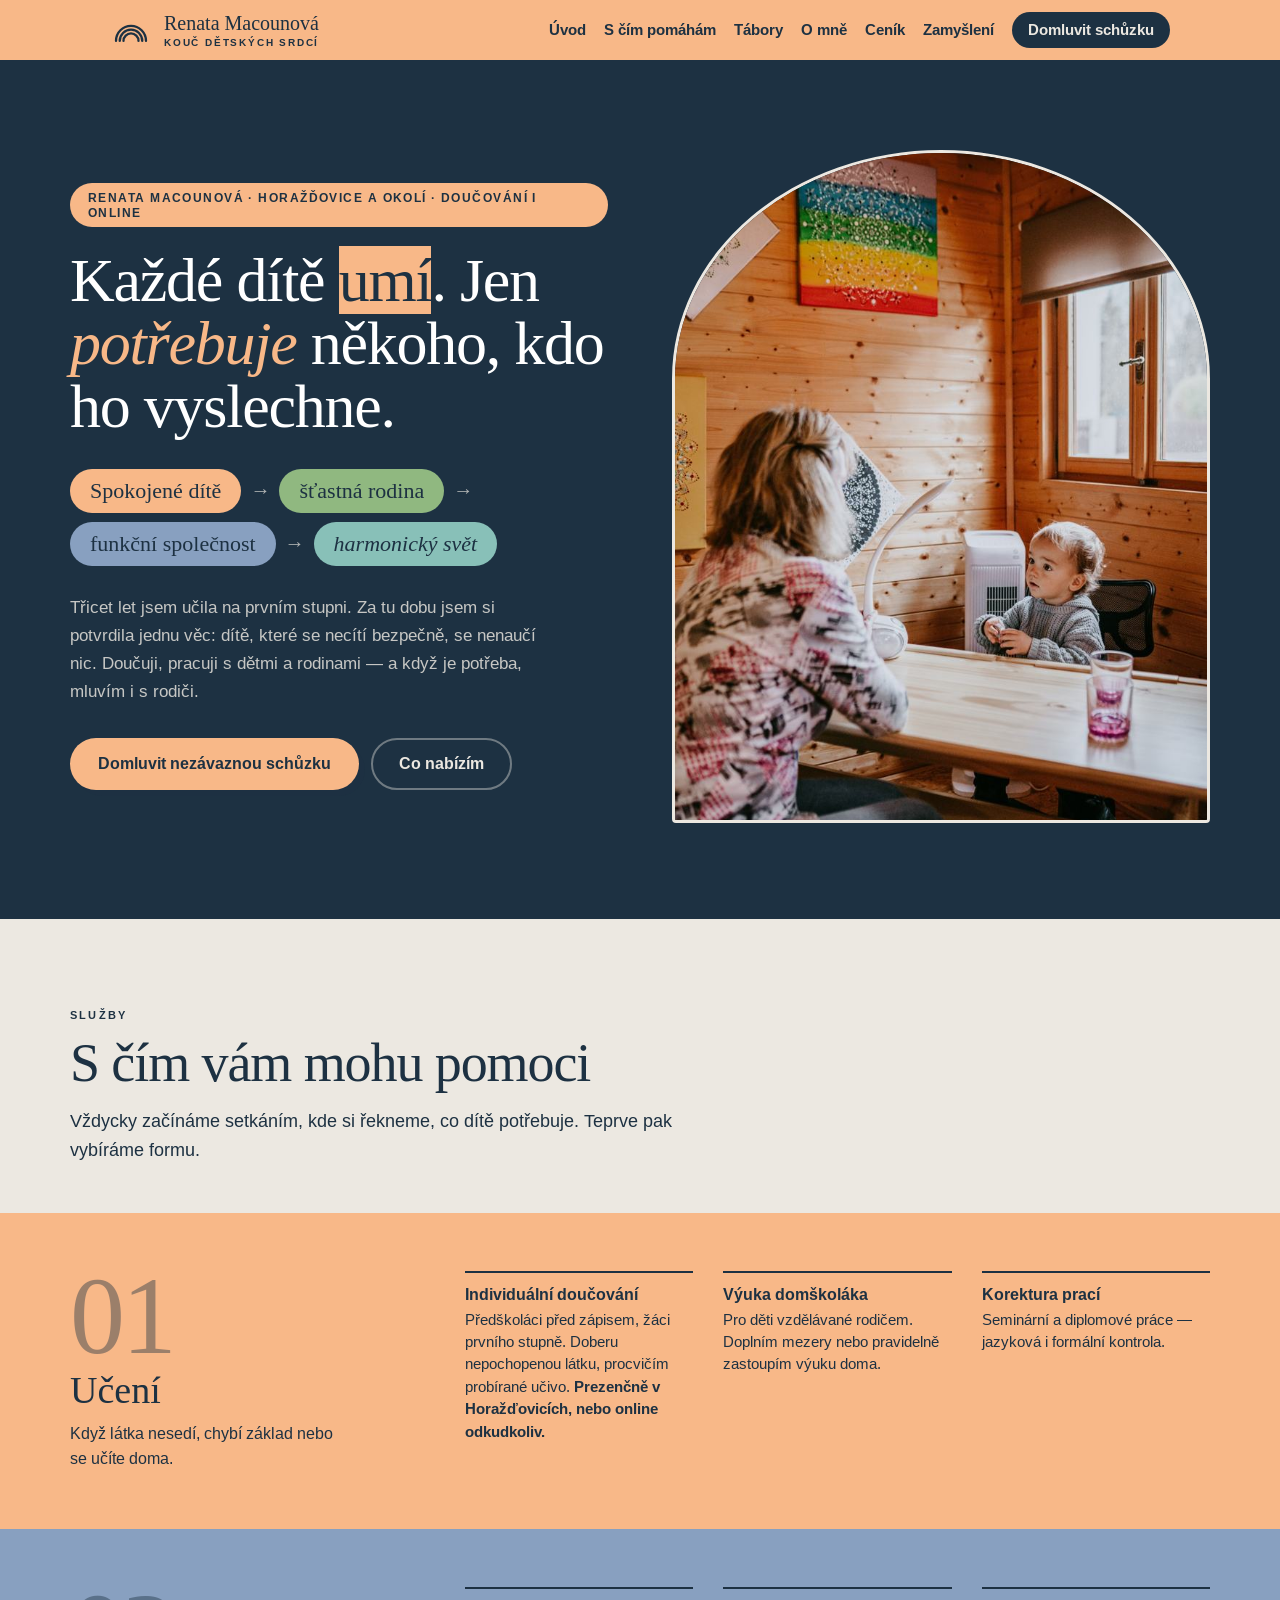
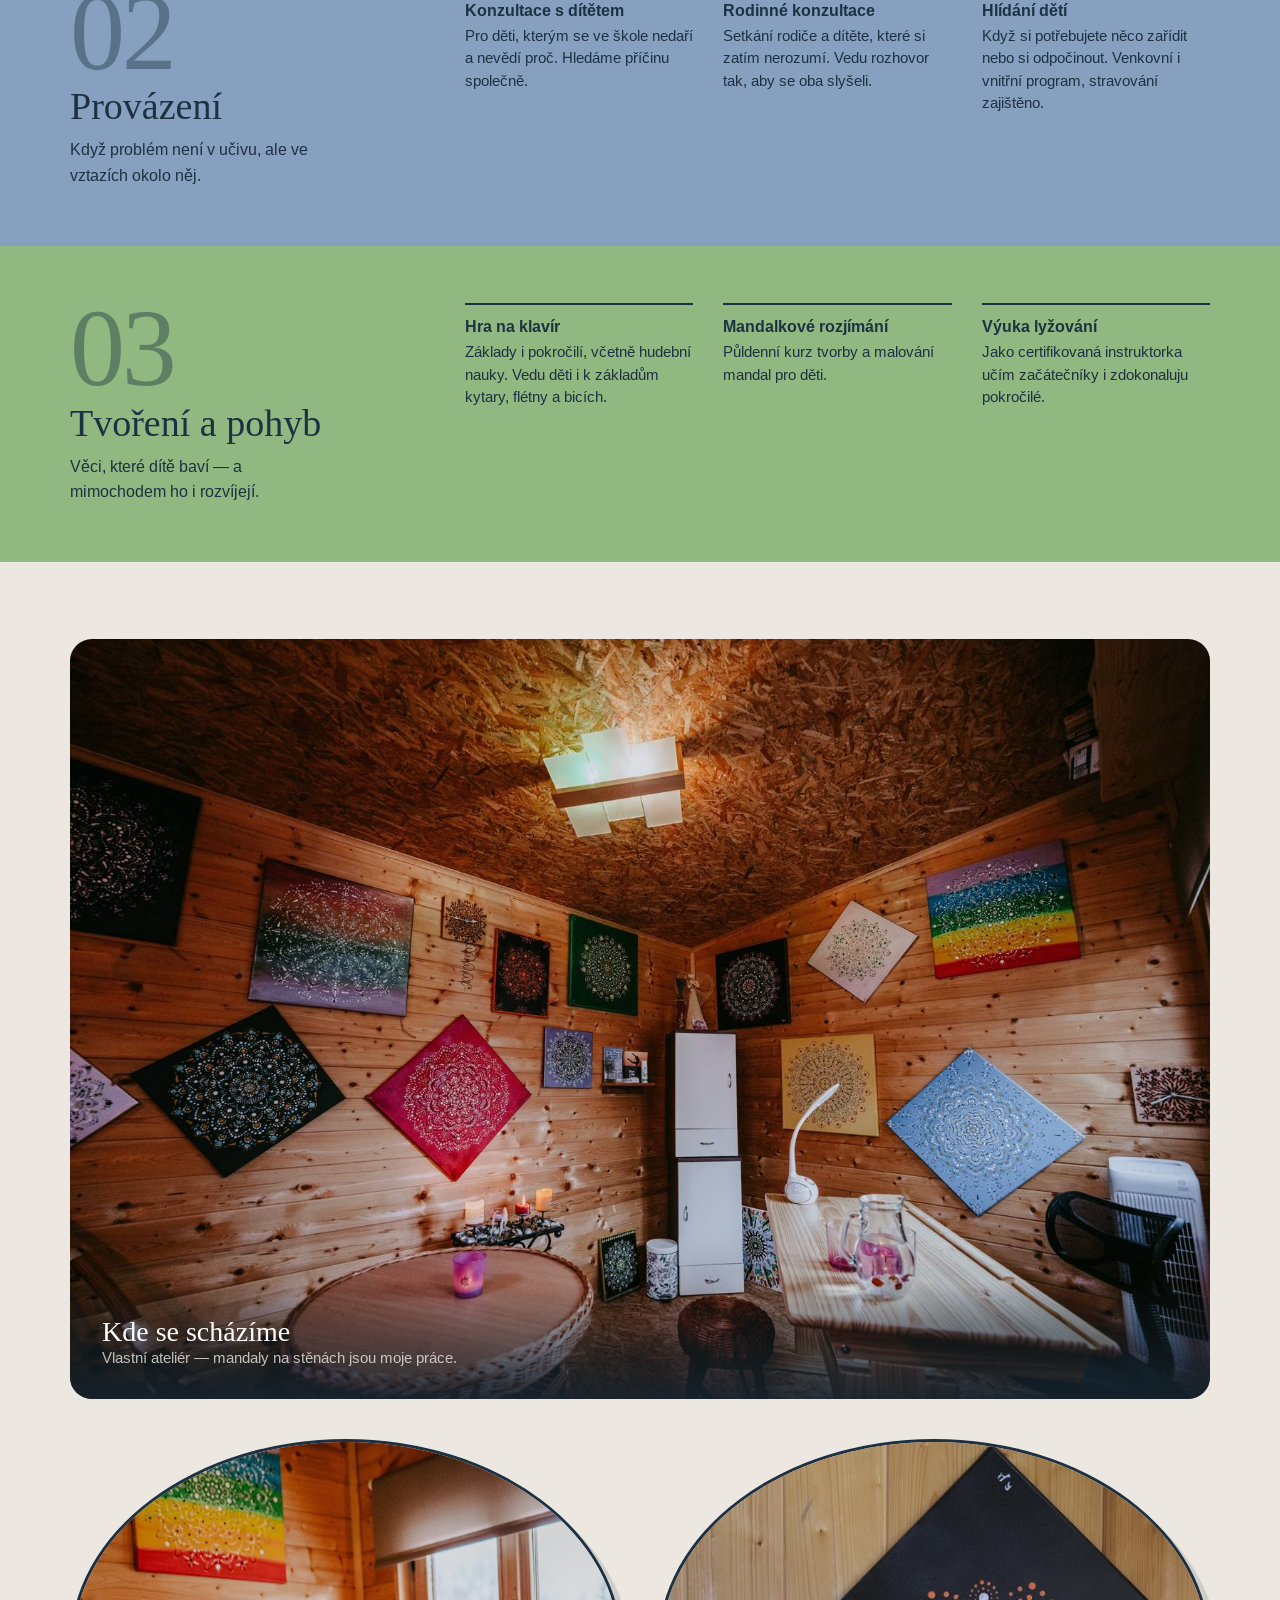
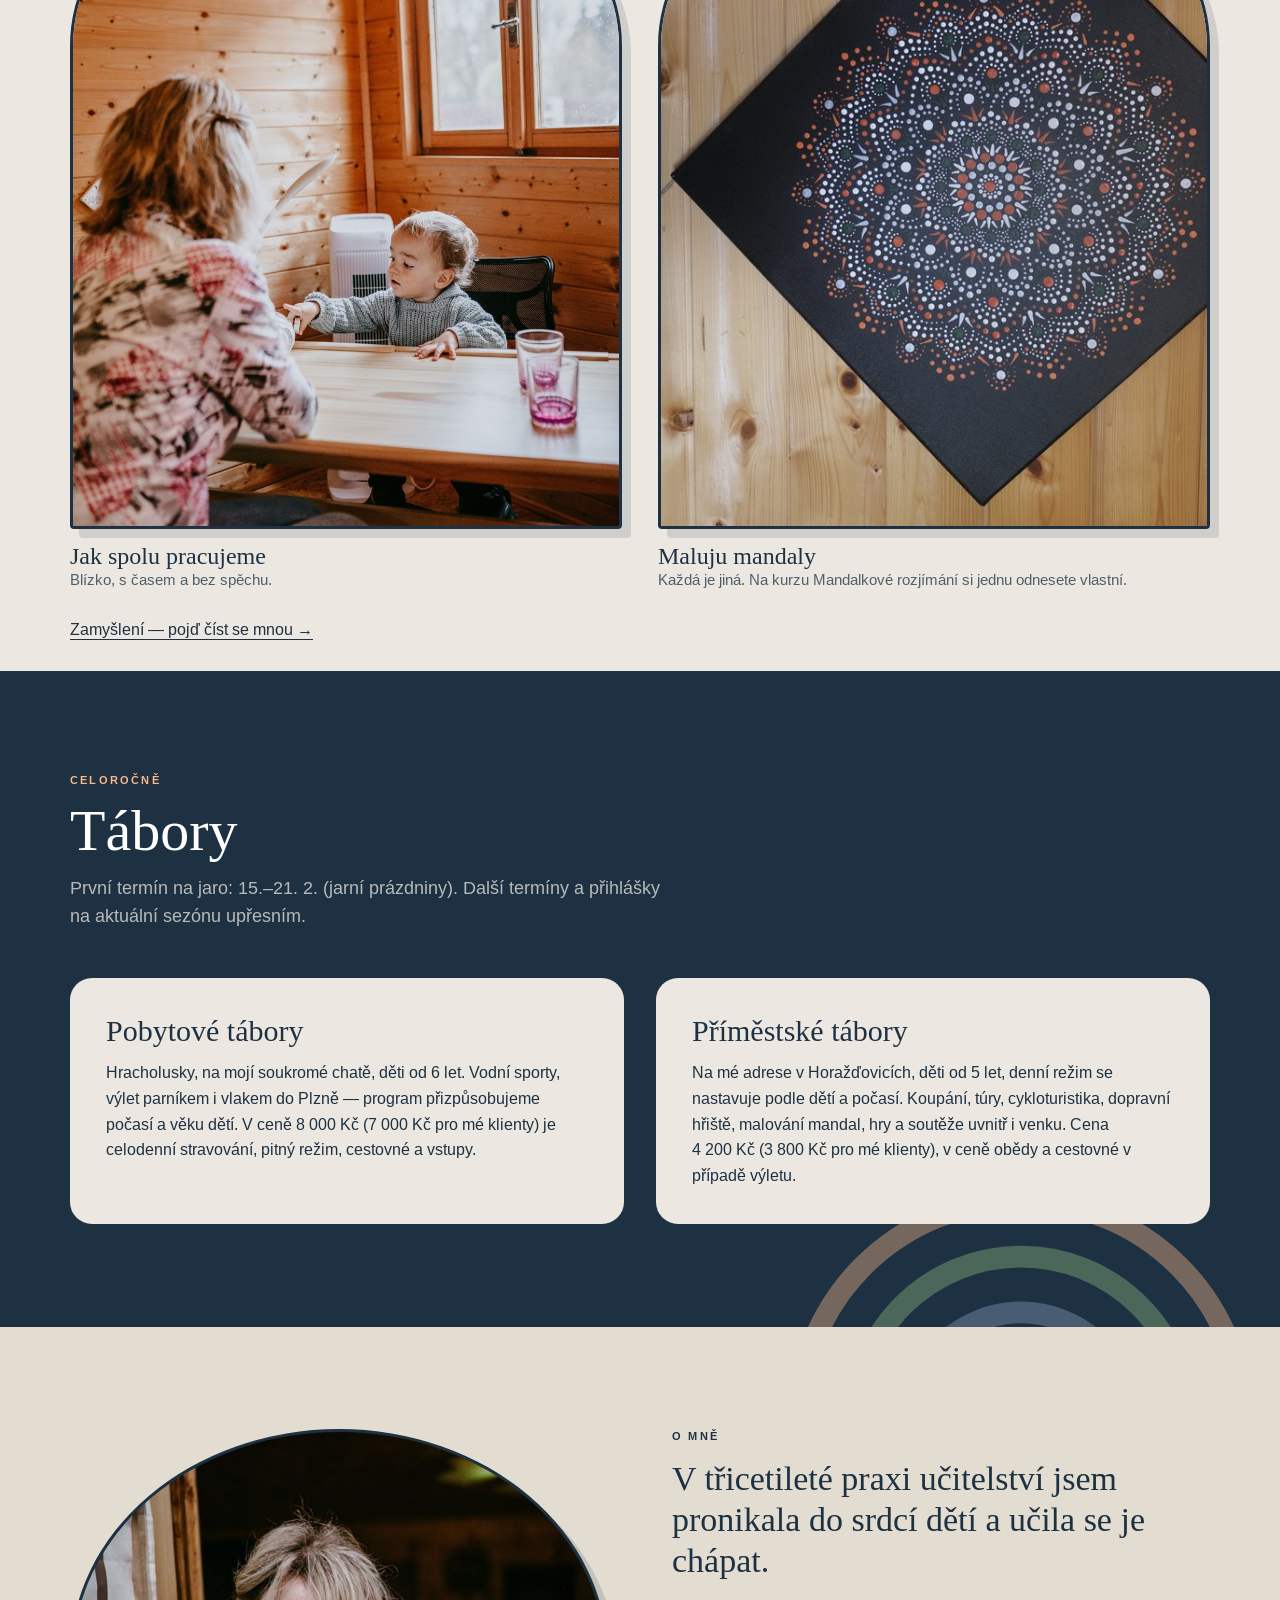
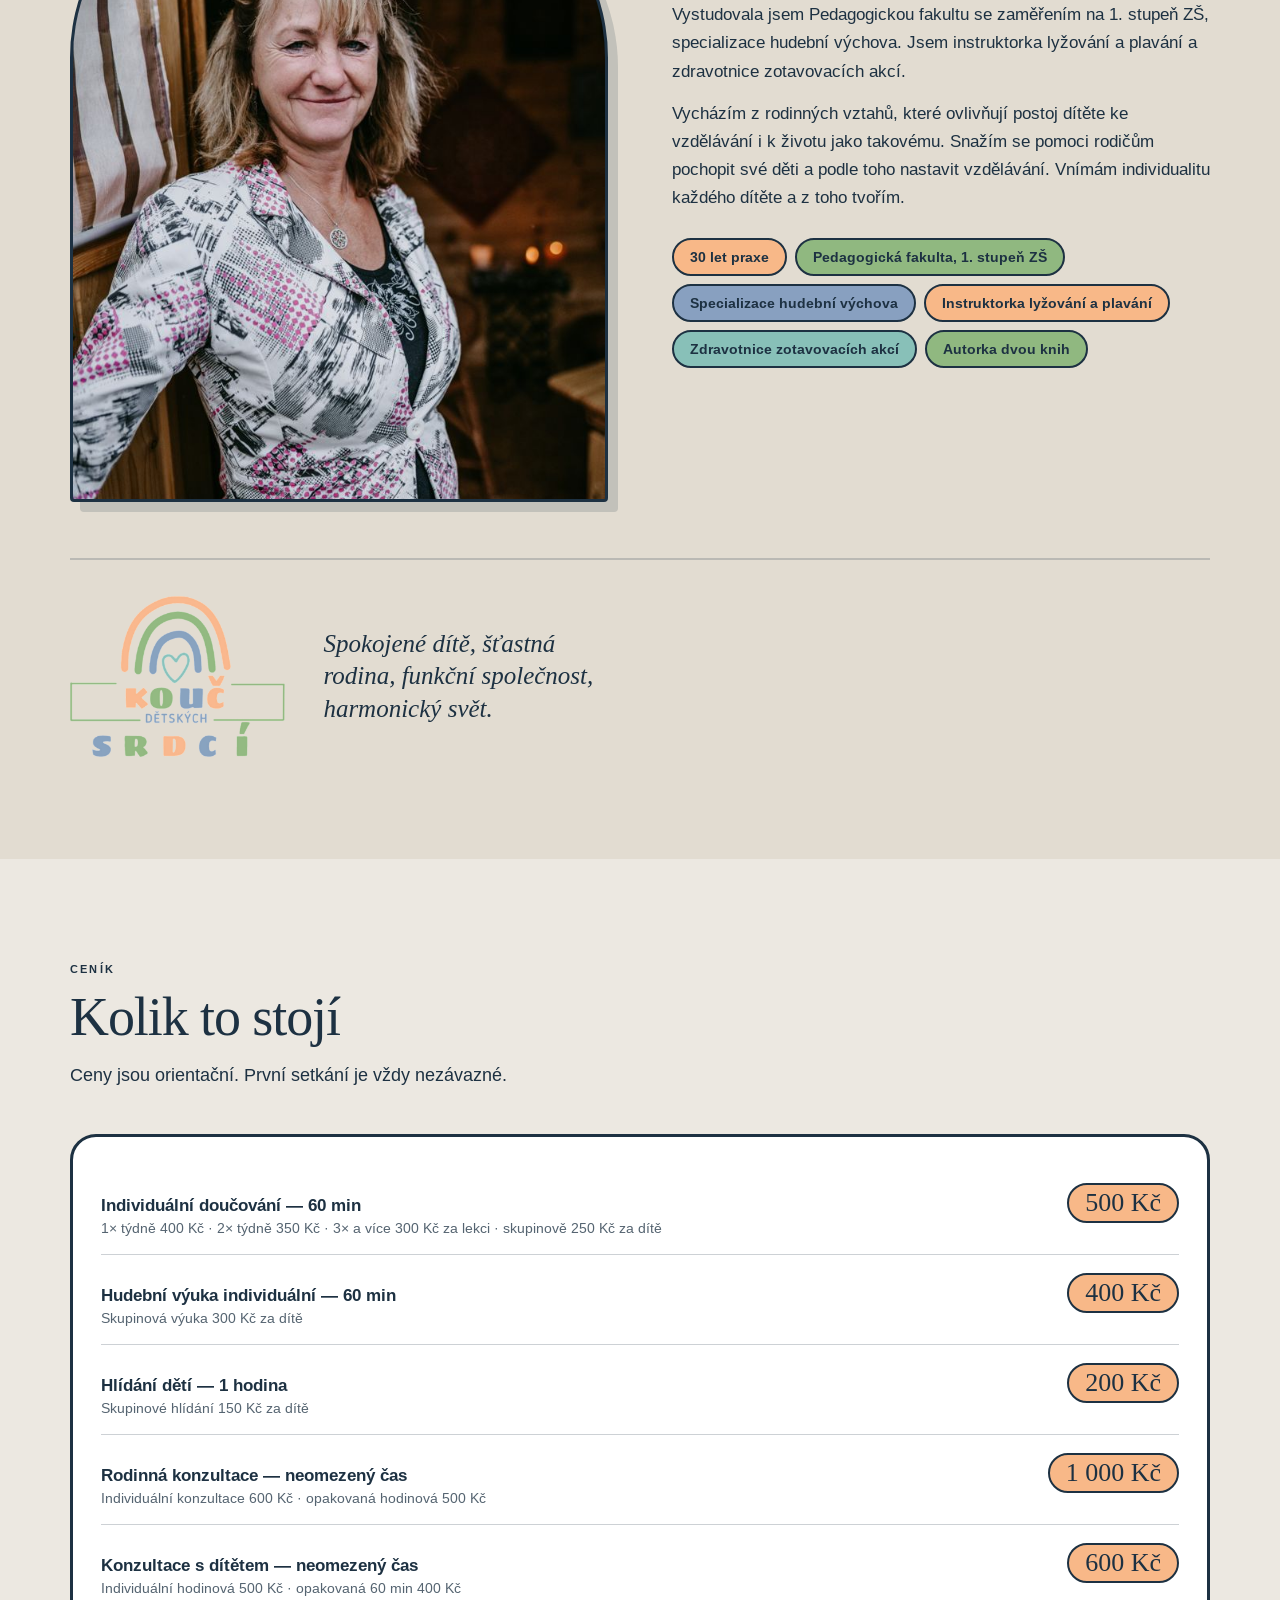
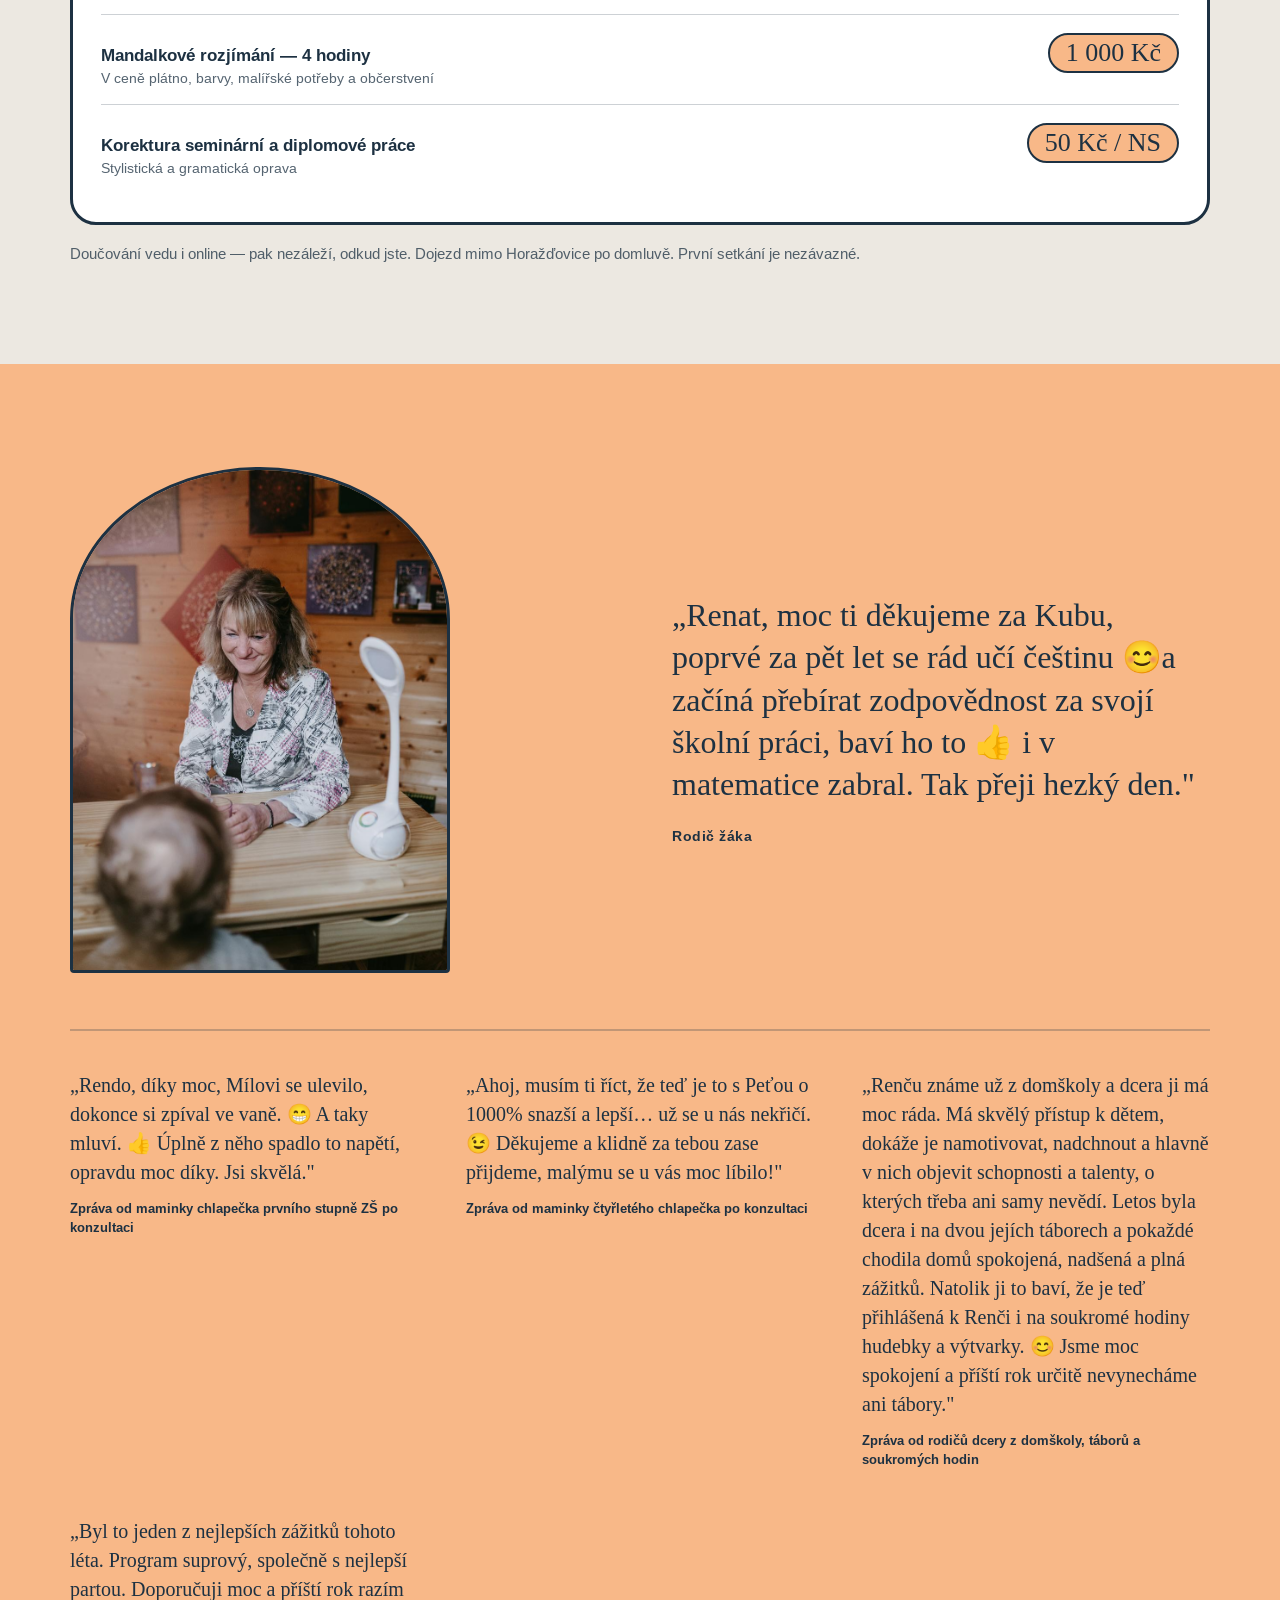
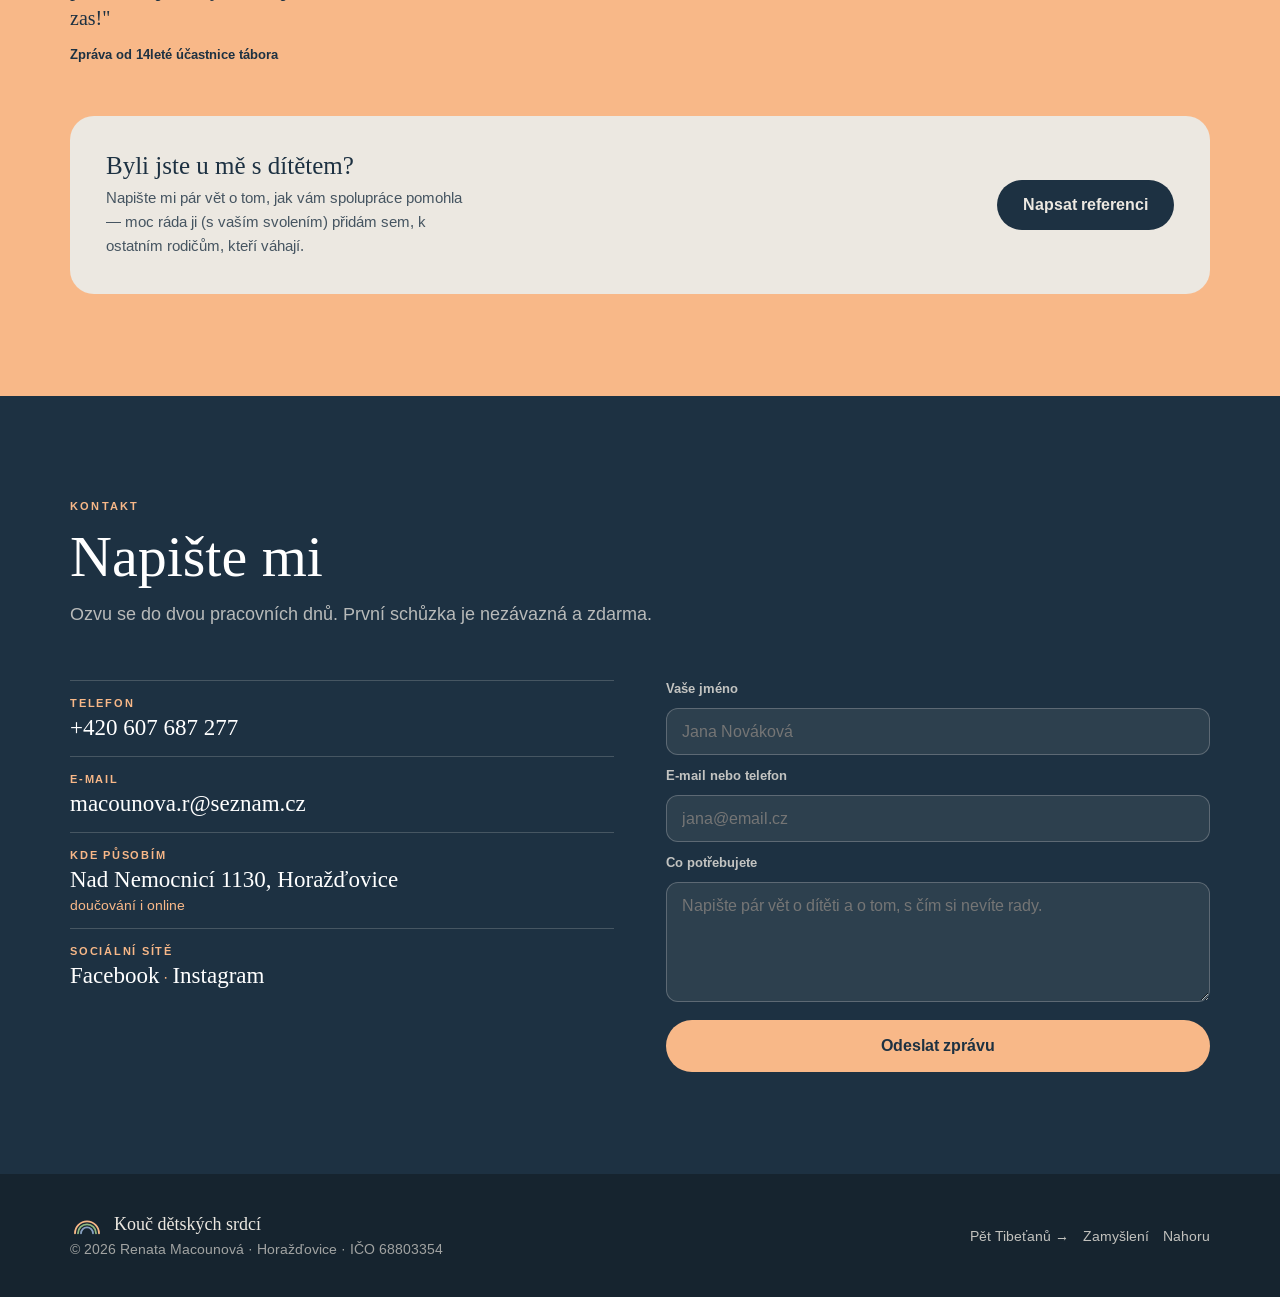
==== commit 71c109db: "Reconcile online tutoring content and project instructions" ====
--- a/kouc-detskych-srdci/index.html
+++ b/kouc-detskych-srdci/index.html
@@ -3,11 +3,11 @@
 <head>
 <meta charset="utf-8">
 <meta name="viewport" content="width=device-width, initial-scale=1">
-<title>Kouč dětských srdcí — Renata Macounová | Horažďovice</title>
-<meta name="description" content="Doučování a provázení dětí, konzultace pro rodiny a tábory s Renatou Macounovou v Horažďovicích. 30 let pedagogické praxe.">
+<title>Doučování a koučink dětí — Horažďovice a online | Renata Macounová</title>
+<meta name="description" content="Individuální doučování, konzultace s dítětem i rodinou, hudební výuka a tvoření. 30 let praxe na 1. stupni ZŠ. Horažďovice a okolí, doučování i online.">
 <link rel="canonical" href="https://renatamacounova.cz/kouc-detskych-srdci/">
-<meta property="og:title" content="Kouč dětských srdcí — Renata Macounová | Horažďovice">
-<meta property="og:description" content="Doučování a provázení dětí, konzultace pro rodiny a tábory s Renatou Macounovou v Horažďovicích. 30 let pedagogické praxe.">
+<meta property="og:title" content="Doučování a koučink dětí — Horažďovice a online | Renata Macounová">
+<meta property="og:description" content="Individuální doučování, konzultace s dítětem i rodinou, hudební výuka a tvoření. 30 let praxe na 1. stupni ZŠ. Horažďovice a okolí, doučování i online.">
 <meta property="og:url" content="https://renatamacounova.cz/kouc-detskych-srdci/">
 <meta property="og:type" content="website">
 <link rel="preconnect" href="https://fonts.googleapis.com">
@@ -40,7 +40,7 @@
   <header id="top-d" style="background:#1D3142;color:#ECE8E1;padding:clamp(48px,7vw,88px) clamp(20px,5vw,48px) clamp(56px,8vw,96px);position:relative;overflow:hidden">
     <div style="max-width:1140px;margin:0 auto;display:grid;grid-template-columns:repeat(auto-fit,minmax(300px,1fr));gap:clamp(28px,5vw,64px);align-items:center">
       <div>
-        <span style="display:inline-block;background:#F8B888;color:#1D3142;border-radius:100px;padding:7px 18px;font-size:12px;font-weight:700;letter-spacing:.12em;text-transform:uppercase;margin-bottom:22px">Horažďovice a okolí</span>
+        <span style="display:inline-block;background:#F8B888;color:#1D3142;border-radius:100px;padding:7px 18px;font-size:12px;font-weight:700;letter-spacing:.12em;text-transform:uppercase;margin-bottom:22px">Renata Macounová · Horažďovice a okolí · doučování i online</span>
         <h1 style="font-family:Tinos,serif;font-weight:400;font-size:clamp(34px,5.8vw,62px);line-height:1.02;letter-spacing:-.02em;color:#fff">Každé dítě <span style="background:#F8B888;color:#1D3142">umí</span>. Jen <em style="color:#F8B888">potřebuje</em> někoho, kdo ho vyslechne.</h1>
         <ul style="display:flex;flex-wrap:wrap;gap:9px;margin:30px 0 28px;align-items:center">
           <li style="background:#F8B888;color:#1D3142;border-radius:100px;padding:9px 20px;font-family:Tinos,serif;font-size:clamp(16px,2vw,22px)">Spokojené dítě</li>
@@ -82,7 +82,7 @@
           <p style="font-size:16px;line-height:1.6;margin-top:10px;max-width:30ch">Když látka nesedí, chybí základ nebo se učíte doma.</p>
         </div>
         <div style="display:grid;grid-template-columns:repeat(auto-fit,minmax(210px,1fr));gap:clamp(16px,2.4vw,30px);grid-column:span 2">
-          <div style="border-top:2px solid #1D3142;padding-top:12px"><strong style="display:block;font-size:16px">Individuální doučování</strong><span style="font-size:14.5px;line-height:1.55;display:block;margin-top:4px">Předškoláci před zápisem, žáci prvního stupně. Doberu nepochopenou látku, procvičím probírané učivo. Možné i online.</span></div>
+          <div style="border-top:2px solid #1D3142;padding-top:12px"><strong style="display:block;font-size:16px">Individuální doučování</strong><span style="font-size:14.5px;line-height:1.55;display:block;margin-top:4px">Předškoláci před zápisem, žáci prvního stupně. Doberu nepochopenou látku, procvičím probírané učivo. <strong>Prezenčně v Horažďovicích, nebo online odkudkoliv.</strong></span></div>
           <div style="border-top:2px solid #1D3142;padding-top:12px"><strong style="display:block;font-size:16px">Výuka domškoláka</strong><span style="font-size:14.5px;line-height:1.55;display:block;margin-top:4px">Pro děti vzdělávané rodičem. Doplním mezery nebo pravidelně zastoupím výuku doma.</span></div>
           <div style="border-top:2px solid #1D3142;padding-top:12px"><strong style="display:block;font-size:16px">Korektura prací</strong><span style="font-size:14.5px;line-height:1.55;display:block;margin-top:4px">Seminární a diplomové práce — jazyková i formální kontrola.</span></div>
         </div>
@@ -204,7 +204,7 @@
         <div style="display:flex;flex-wrap:wrap;justify-content:space-between;align-items:baseline;gap:16px;padding:18px 0;border-bottom:1.5px solid rgba(29,49,66,.22)"><strong style="font-size:16.5px;font-weight:700;flex:1 1 320px">Mandalkové rozjímání — 4 hodiny<span style="display:block;font-weight:400;font-size:14px;opacity:.75;margin-top:4px">V ceně plátno, barvy, malířské potřeby a občerstvení</span></strong><span style="font-family:Tinos,serif;font-size:26px;background:#F8B888;border:2px solid #1D3142;border-radius:100px;padding:3px 16px;white-space:nowrap">1 000 Kč</span></div>
         <div style="display:flex;flex-wrap:wrap;justify-content:space-between;align-items:baseline;gap:16px;padding:18px 0"><strong style="font-size:16.5px;font-weight:700;flex:1 1 320px">Korektura seminární a diplomové práce<span style="display:block;font-weight:400;font-size:14px;opacity:.75;margin-top:4px">Stylistická a gramatická oprava</span></strong><span style="font-family:Tinos,serif;font-size:26px;background:#F8B888;border:2px solid #1D3142;border-radius:100px;padding:3px 16px;white-space:nowrap">50 Kč / NS</span></div>
       </div>
-      <p style="font-size:14.5px;opacity:.75;margin-top:20px">Dojezd mimo Horažďovice po domluvě. První setkání je nezávazné.</p>
+      <p style="font-size:14.5px;opacity:.75;margin-top:20px">Doučování vedu i online — pak nezáleží, odkud jste. Dojezd mimo Horažďovice po domluvě. První setkání je nezávazné.</p>
     </div>
   </section>
 
@@ -239,7 +239,7 @@
         <div>
           <div style="padding:15px 0;border-top:1.5px solid rgba(236,232,225,.2)"><div style="font-size:11px;font-weight:700;letter-spacing:.16em;text-transform:uppercase;color:#F8B888;margin-bottom:5px">Telefon</div><a href="tel:+420607687277" style="font-family:Tinos,serif;font-size:23px;color:#fff">+420 607 687 277</a></div>
           <div style="padding:15px 0;border-top:1.5px solid rgba(236,232,225,.2)"><div style="font-size:11px;font-weight:700;letter-spacing:.16em;text-transform:uppercase;color:#F8B888;margin-bottom:5px">E-mail</div><a href="mailto:macounova.r@seznam.cz" style="font-family:Tinos,serif;font-size:23px;color:#fff">macounova.r@seznam.cz</a></div>
-          <div style="padding:15px 0;border-top:1.5px solid rgba(236,232,225,.2)"><div style="font-size:11px;font-weight:700;letter-spacing:.16em;text-transform:uppercase;color:#F8B888;margin-bottom:5px">Kde působím</div><span style="font-family:Tinos,serif;font-size:23px;color:#fff">Nad Nemocnicí 1130, Horažďovice</span></div>
+          <div style="padding:15px 0;border-top:1.5px solid rgba(236,232,225,.2)"><div style="font-size:11px;font-weight:700;letter-spacing:.16em;text-transform:uppercase;color:#F8B888;margin-bottom:5px">Kde působím</div><span style="font-family:Tinos,serif;font-size:23px;color:#fff">Nad Nemocnicí 1130, Horažďovice</span><span style="display:block;font-size:14px;color:var(--accent-light,#F8B888);margin-top:4px">doučování i online</span></div>
           <div style="padding:15px 0;border-top:1.5px solid rgba(236,232,225,.2)"><div style="font-size:11px;font-weight:700;letter-spacing:.16em;text-transform:uppercase;color:#F8B888;margin-bottom:5px">Sociální sítě</div><a href="https://www.facebook.com/profile.php?id=61556597122167" style="font-family:Tinos,serif;font-size:23px;color:#fff">Facebook</a><span style="color:#F8B888"> · </span><a href="https://www.instagram.com/kouc_detskych_srdci" style="font-family:Tinos,serif;font-size:23px;color:#fff">Instagram</a></div>
         </div>
         <form onsubmit="return false" style="display:flex;flex-direction:column;gap:12px">
--- a/assets/css/style.css
+++ b/assets/css/style.css
@@ -10,7 +10,7 @@
 h1,h2,h3,p,figure,blockquote{margin:0}
 
 /* Zamyšlení: umbrella palette, independent of the two service branches. */
-.branch-zamysleni,.reading-banner{--accent:#426590;--accent-light:#7EA4CE}
+.branch-zamysleni,.reading-banner{--accent:#426590;--accent-light:#7EA4CE;--muted:#61707B}
 .reading-banner{grid-column:1/-1;border-block:2px solid var(--accent);padding:clamp(28px,4vw,44px) 0;margin-top:16px;display:flex;align-items:center;justify-content:space-between;gap:32px}
 .reading-label{font-size:11px;font-weight:700;letter-spacing:.2em;text-transform:uppercase;color:var(--accent);display:block;margin-bottom:14px}
 .reading-banner h2,.branch-zamysleni h1,.branch-zamysleni h2{font-family:Tinos,serif;font-weight:400;line-height:1.05;letter-spacing:-.02em}
@@ -27,20 +27,38 @@
 .reading-nav ul{display:flex;flex-wrap:wrap;gap:18px;font-size:14.5px;font-weight:600}
 .branch-zamysleni h1{font-size:clamp(40px,6vw,68px);max-width:20ch}
 .branch-zamysleni h2{font-size:clamp(30px,4.5vw,46px)}
-.reading-intro{padding-block:clamp(48px,8vw,88px)}
-.reading-intro>p{max-width:58ch;font-size:clamp(18px,2vw,20px);line-height:1.65;margin-top:24px}
-.reading-series{border-top:2px solid var(--accent);padding-block:clamp(32px,5vw,56px)}
+.reading-intro{padding-block:clamp(48px,8vw,88px);display:grid;grid-template-columns:1.1fr .9fr;gap:clamp(28px,5vw,64px);align-items:center}
+.reading-mandala{display:block;width:100%;height:auto;aspect-ratio:1;object-fit:cover;border-radius:6px}
+.reading-intro-copy>p{max-width:58ch;font-size:clamp(18px,2vw,20px);line-height:1.65;margin-top:24px}
+.reading-series{background:#1D3142;color:#ECE8E1;padding-block:clamp(48px,6vw,72px)}
+.reading-series-content{max-width:640px;margin-inline:auto}
+.reading-series .reading-label,.reading-series .reading-subtitle,.reading-series .reading-prose .reading-closing{color:var(--accent-light)}
+.reading-series h2{color:#fff}
+.reading-series .reading-prose{color:rgba(236,232,225,.82)}
 .reading-subtitle{font-family:Tinos,serif;font-style:italic;font-size:clamp(23px,3vw,30px);margin-top:14px;color:var(--accent)}
 .reading-prose{max-width:700px;margin-top:32px;font-size:17.5px;line-height:1.7}
 .reading-prose p+p{margin-top:20px}
 .reading-prose .reading-closing{font-family:Tinos,serif;font-style:italic;font-size:clamp(24px,3vw,30px);line-height:1.3;color:var(--accent);margin-top:30px}
-.reading-list{border-top:2px solid #1D3142;padding-block:clamp(36px,6vw,64px) clamp(56px,8vw,88px)}
-.reading-list ul{margin-top:28px}
-.reading-list li{border-bottom:1px solid var(--accent-light)}
-.reading-list a{display:flex;justify-content:space-between;gap:20px;padding-block:22px;font-family:Tinos,serif;font-size:clamp(24px,3vw,32px);color:var(--accent)}
-.reading-article{padding-block:clamp(48px,8vw,88px)}
+.reading-list{padding-block:clamp(36px,6vw,64px) clamp(56px,8vw,88px)}
+.reading-list ul{margin-top:28px;display:grid;grid-template-columns:repeat(2,minmax(0,1fr));gap:24px}
+.reading-card{background:#fff;border-radius:6px;border:1px solid rgba(29,49,66,.1);padding:clamp(24px,3vw,32px)}
+.reading-card article{height:100%;display:flex;flex-direction:column;align-items:flex-start}
+.reading-card time{font-family:Arimo,sans-serif;font-size:13px;color:var(--muted)}
+.reading-card h3{font-family:Tinos,serif;font-size:24px;font-weight:400;line-height:1.2;margin-top:14px}
+.reading-card p{font-size:16px;line-height:1.65;margin-block:16px 24px}
+.reading-card a{color:var(--accent);font-weight:600;margin-top:auto;padding-block:4px}
+.reading-card a:hover,.reading-related a:hover{text-decoration:underline;text-underline-offset:4px}
+.reading-article{max-width:640px;margin-inline:auto;padding-block:clamp(48px,8vw,88px) 40px}
+.reading-article .reading-prose{max-width:640px;font-size:17px;line-height:1.75}
+.reading-article .reading-lead{font-size:17px;line-height:1.75}
+.reading-article h1{margin-top:16px}
+.reading-author{margin-top:20px;font-size:14px}
+.reading-related{max-width:640px;margin:0 auto 64px;border-top:1px solid rgba(29,49,66,.2);padding-top:28px;color:var(--accent);line-height:1.6}
+.reading-related h2{margin-bottom:20px}
 .reading-date{font-size:14px;line-height:1.6;margin-top:24px}
-.reading-prose .reading-lead{font-family:Tinos,serif;font-size:clamp(24px,3vw,30px);line-height:1.3}
+.reading-prose .reading-lead{font-family:Tinos,serif}
 .reading-footer{background:#1D3142;color:#ECE8E1;padding-block:40px;font-size:14px;line-height:1.6}
 .reading-footer nav{display:flex;flex-wrap:wrap;gap:14px 24px;margin-top:20px}
 @media(max-width:700px){.reading-banner{flex-direction:column;align-items:flex-start;gap:24px}.reading-nav ul{gap:14px 18px}}
+
+@media(max-width:700px){.reading-intro{grid-template-columns:1fr;gap:28px}.reading-mandala{grid-row:1;max-height:420px}.reading-list ul{grid-template-columns:1fr}}
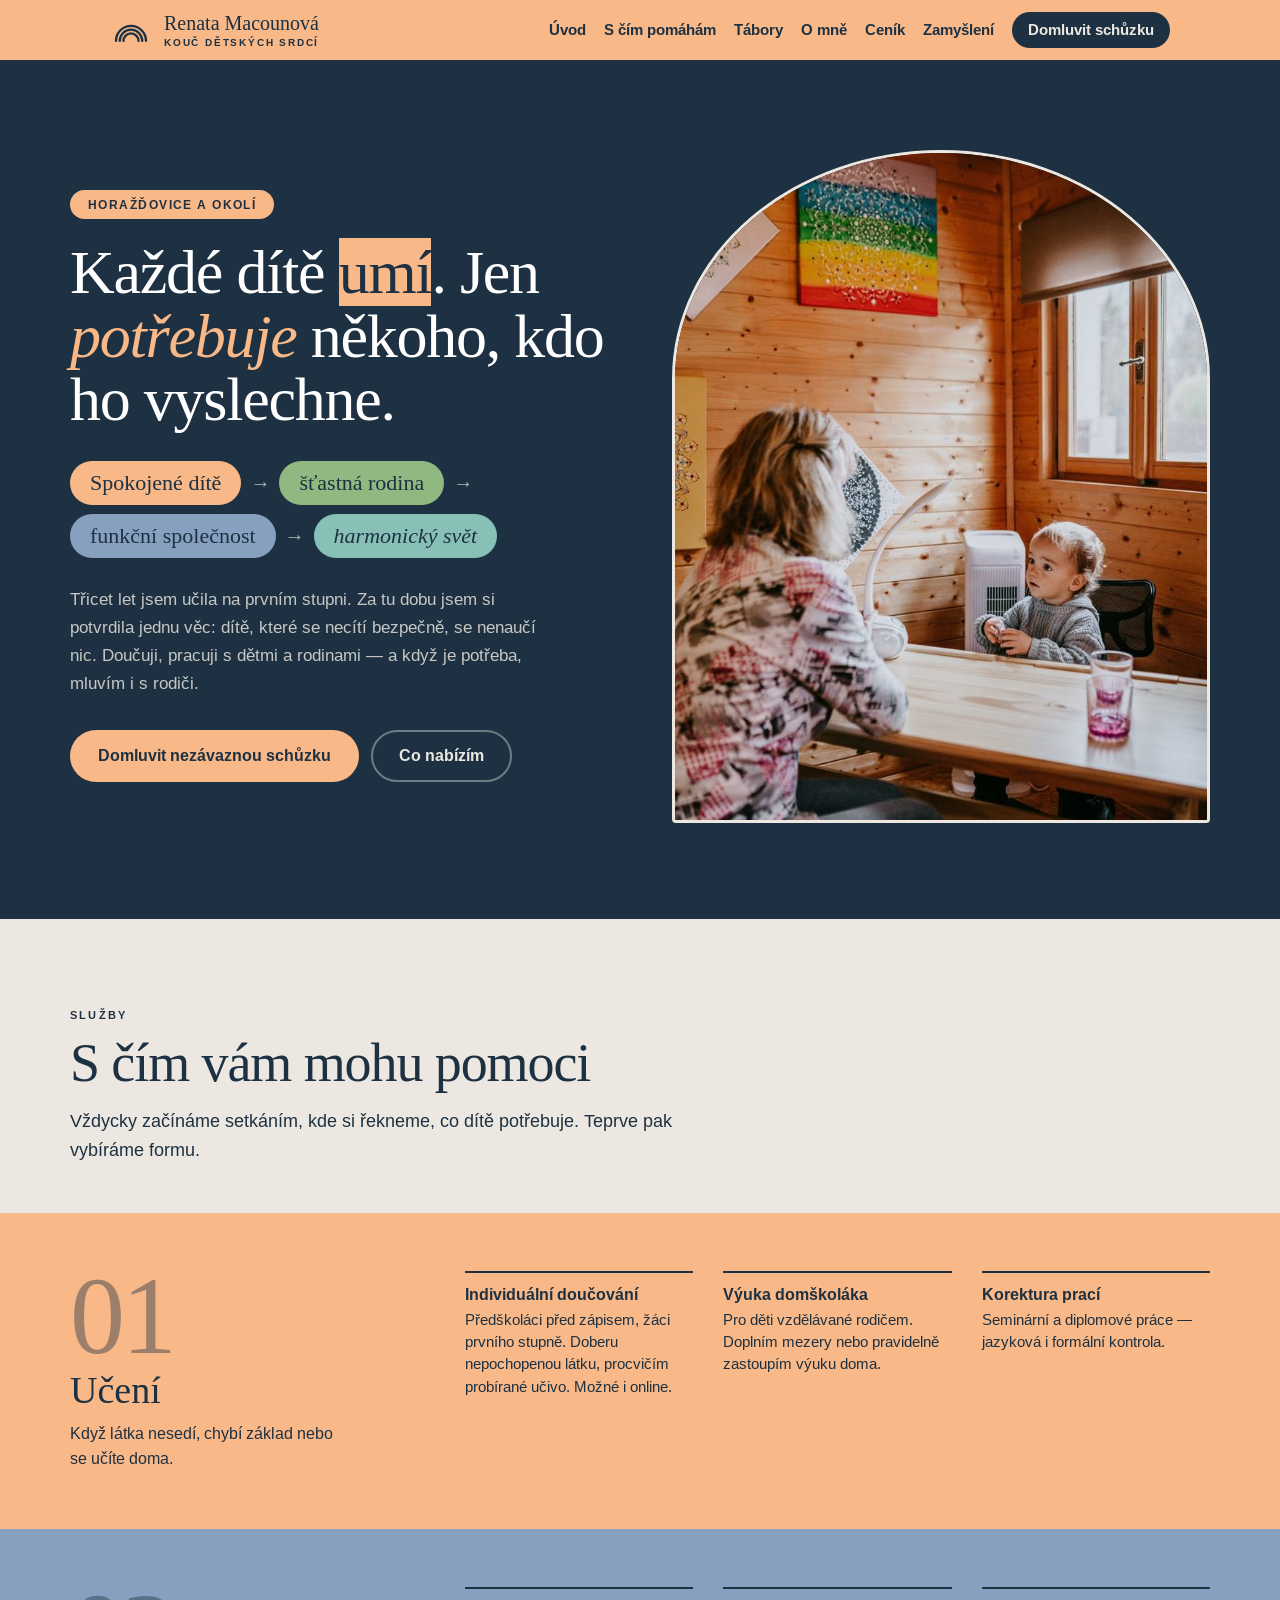
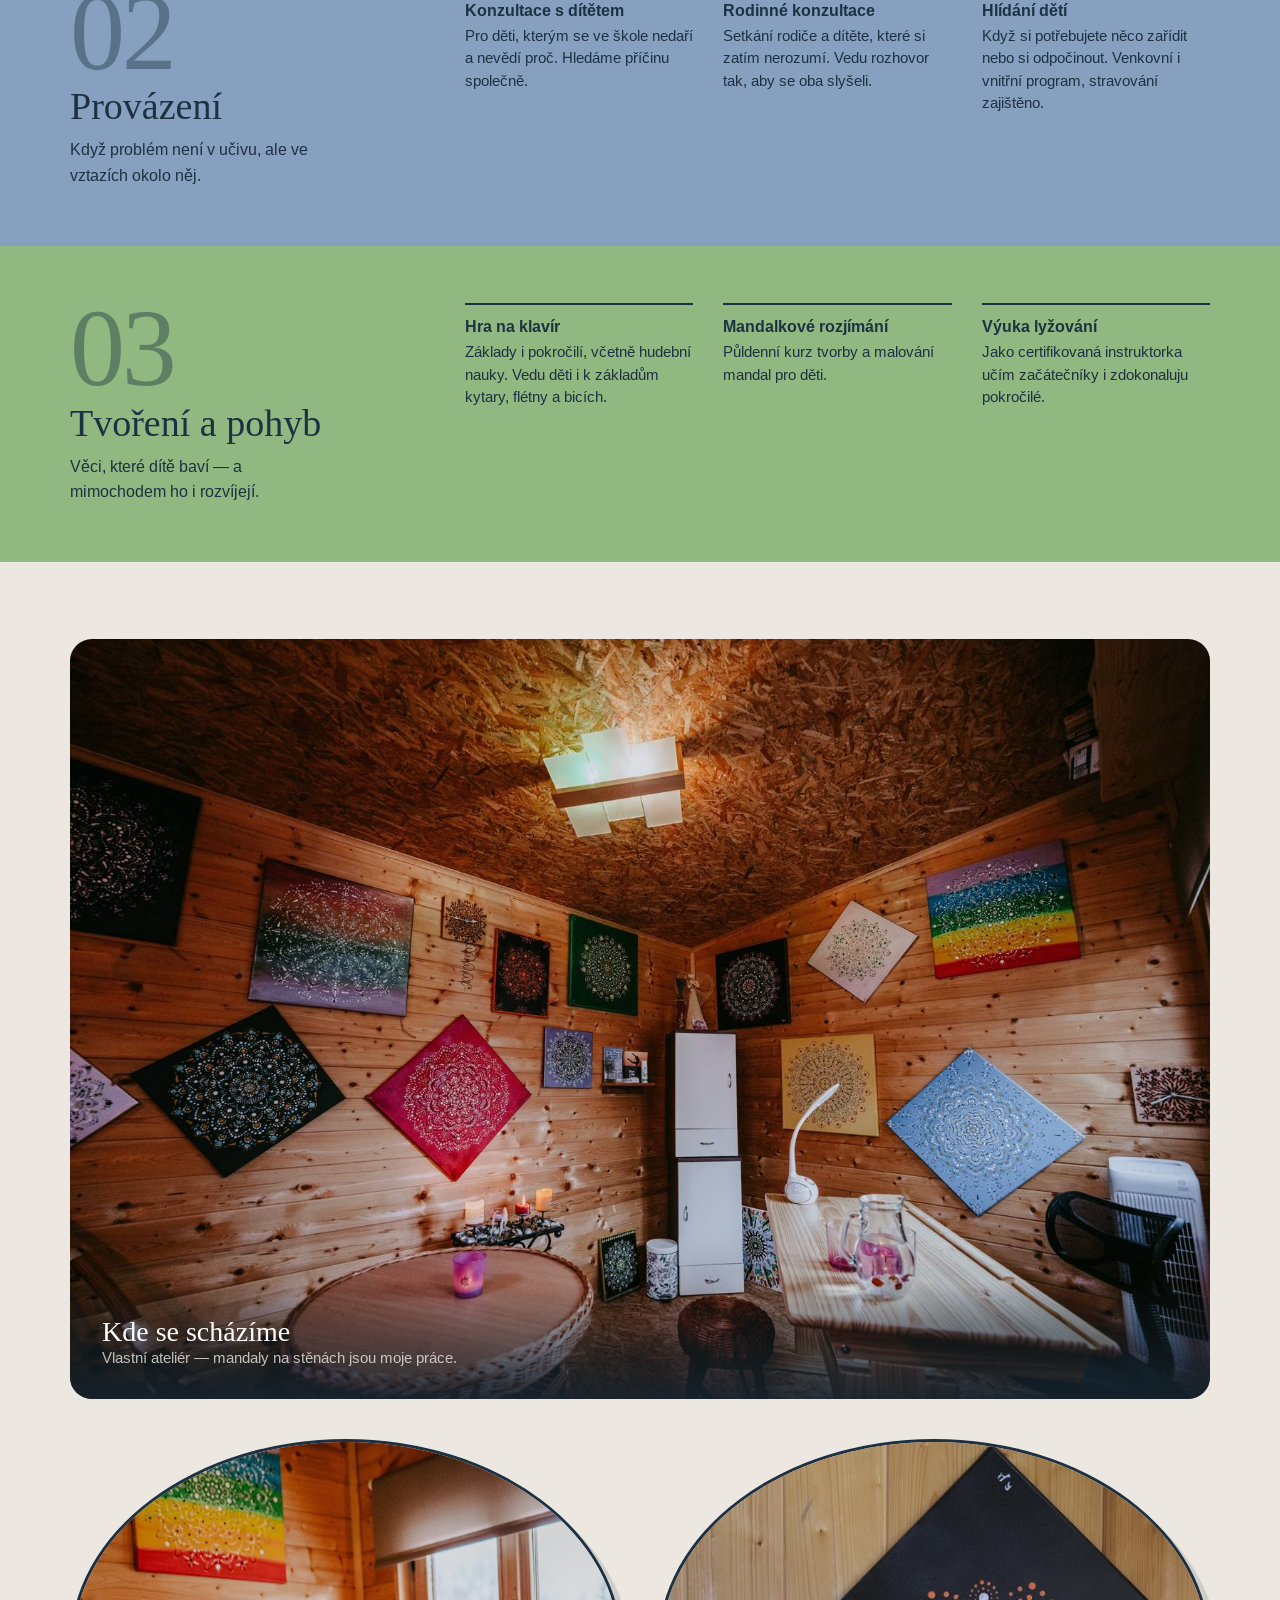
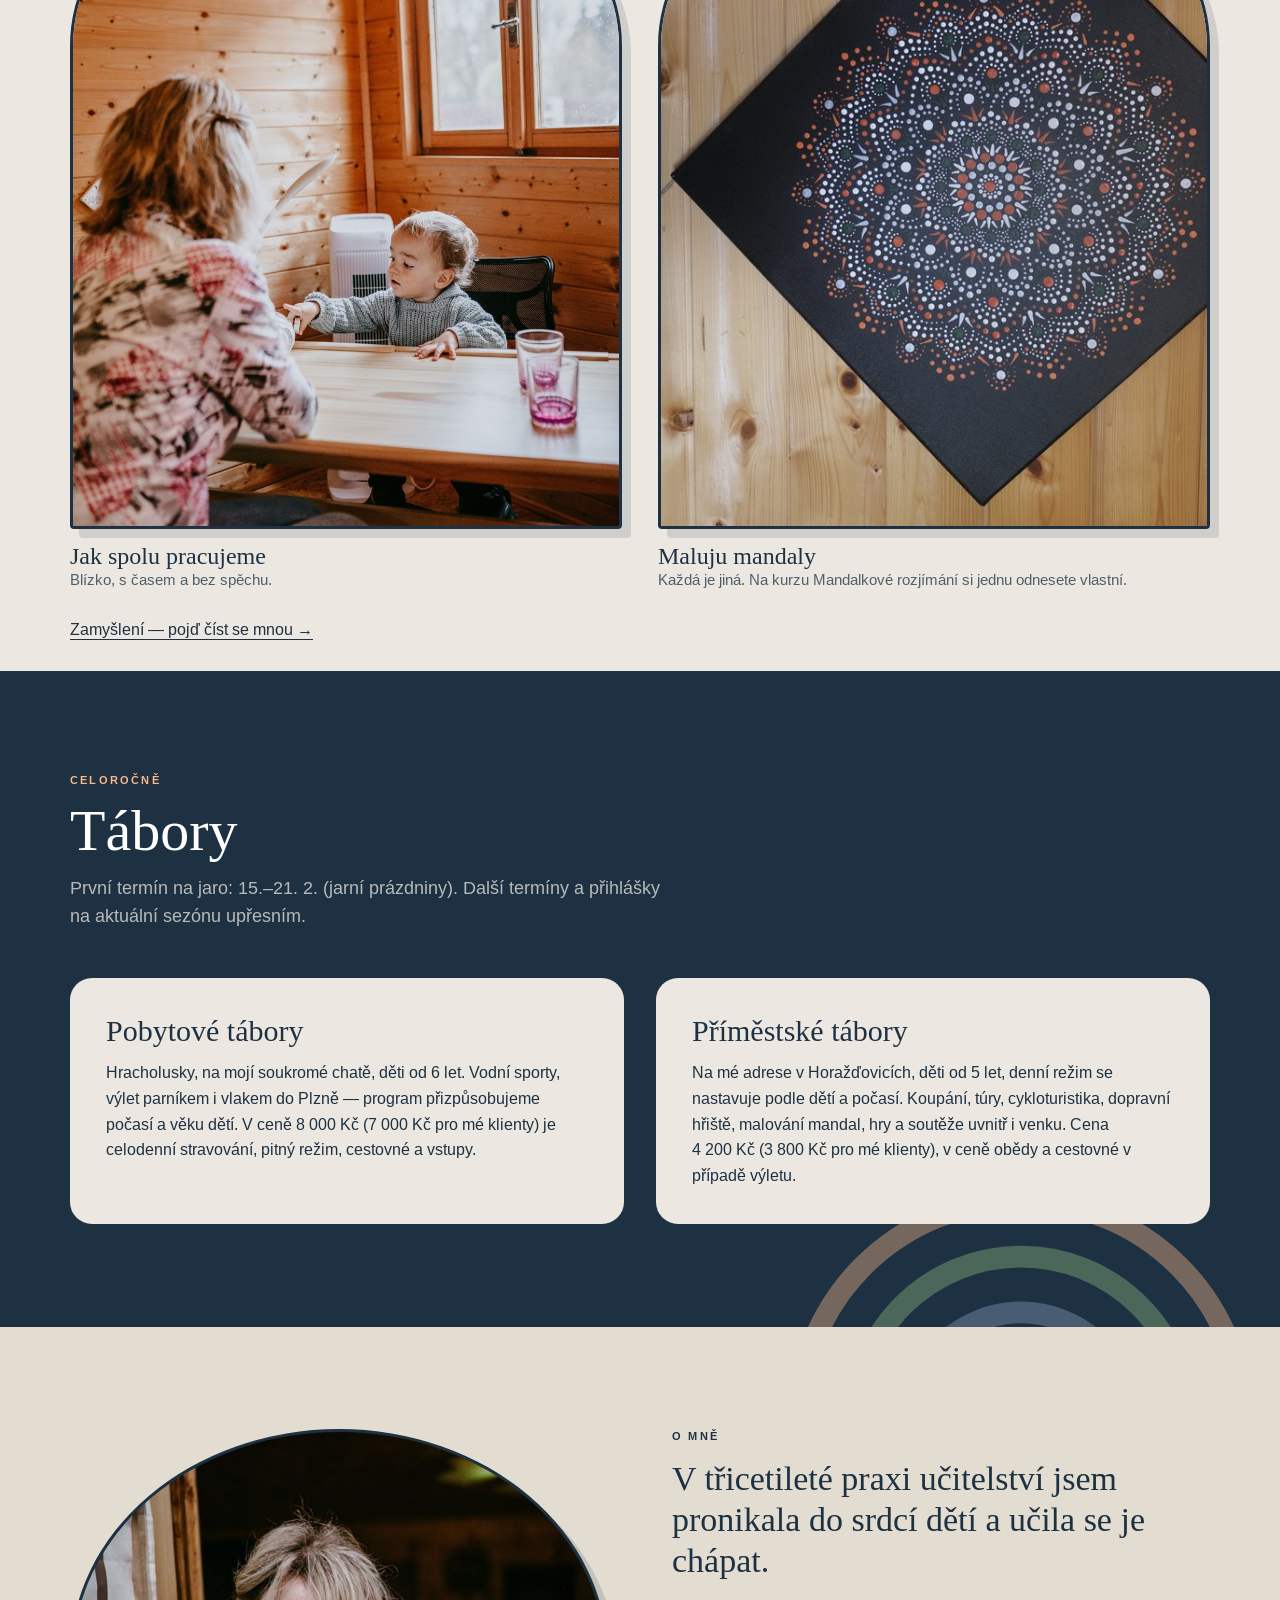
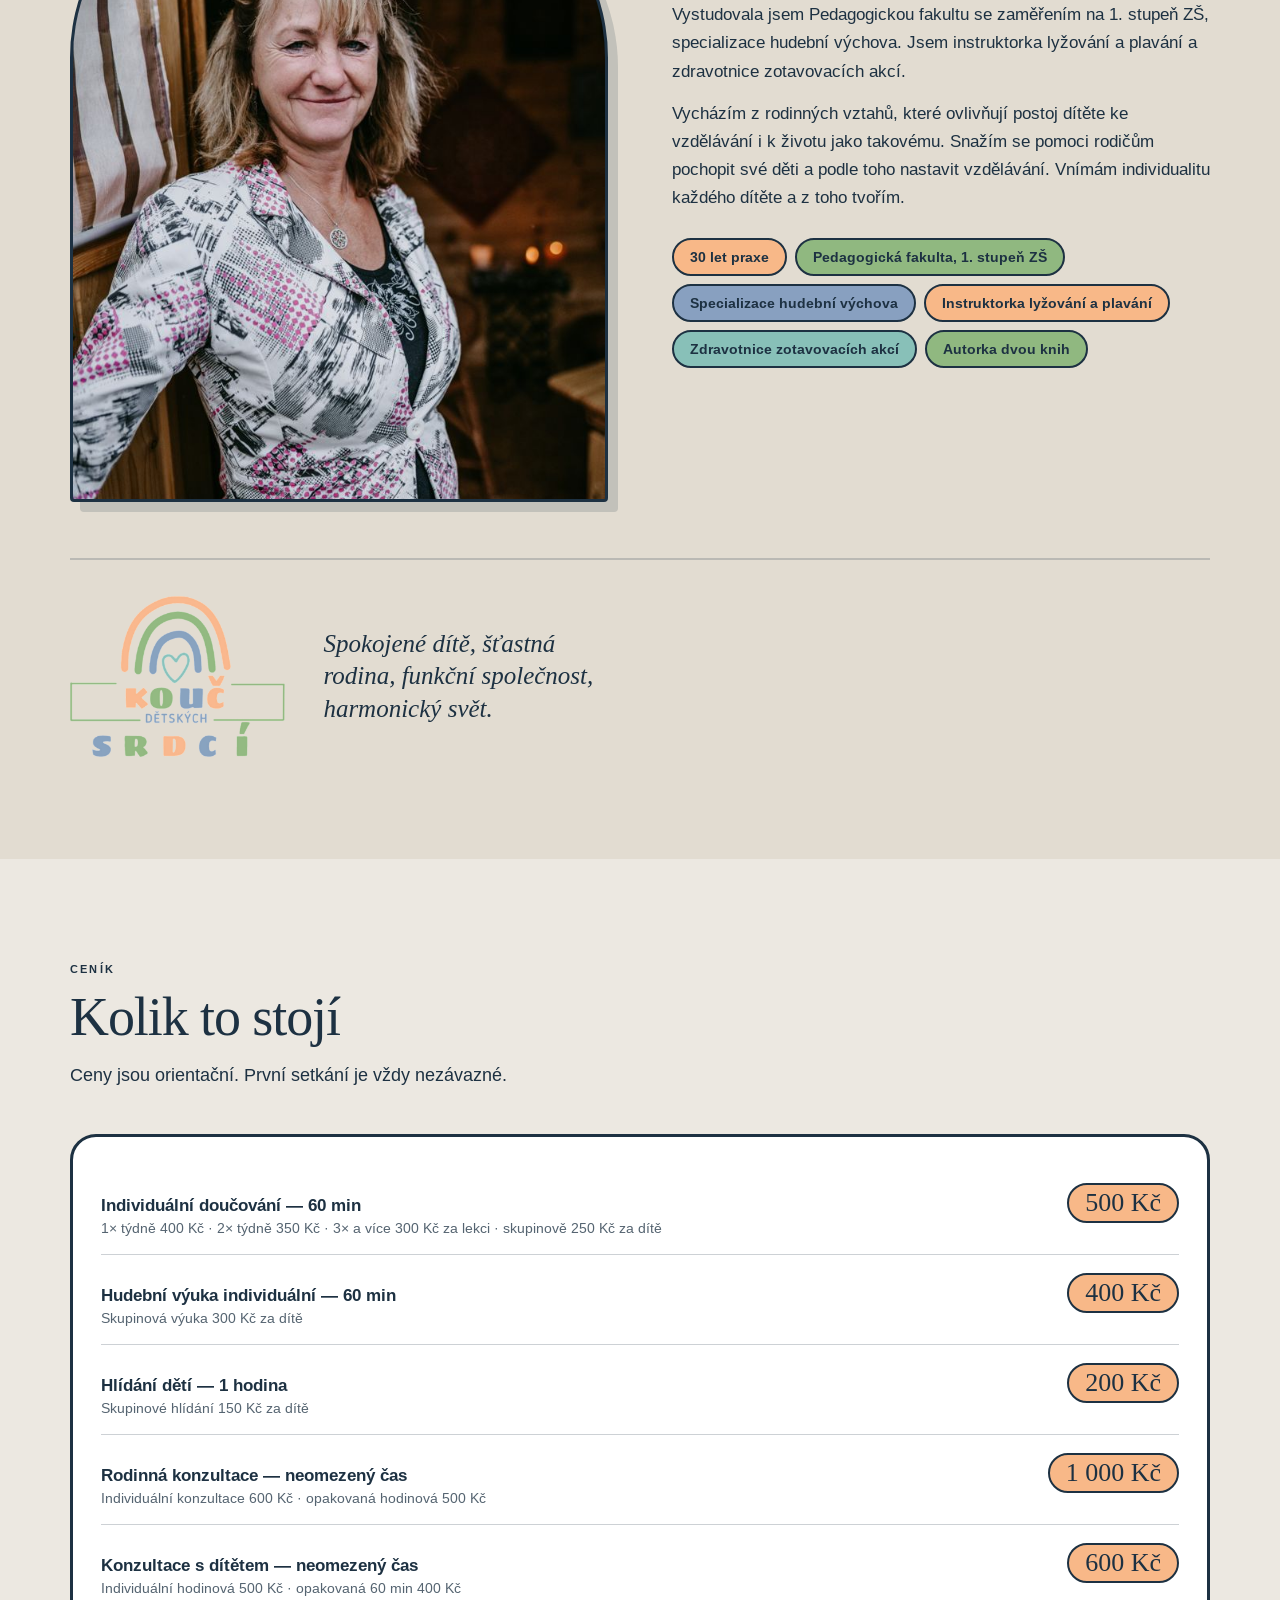
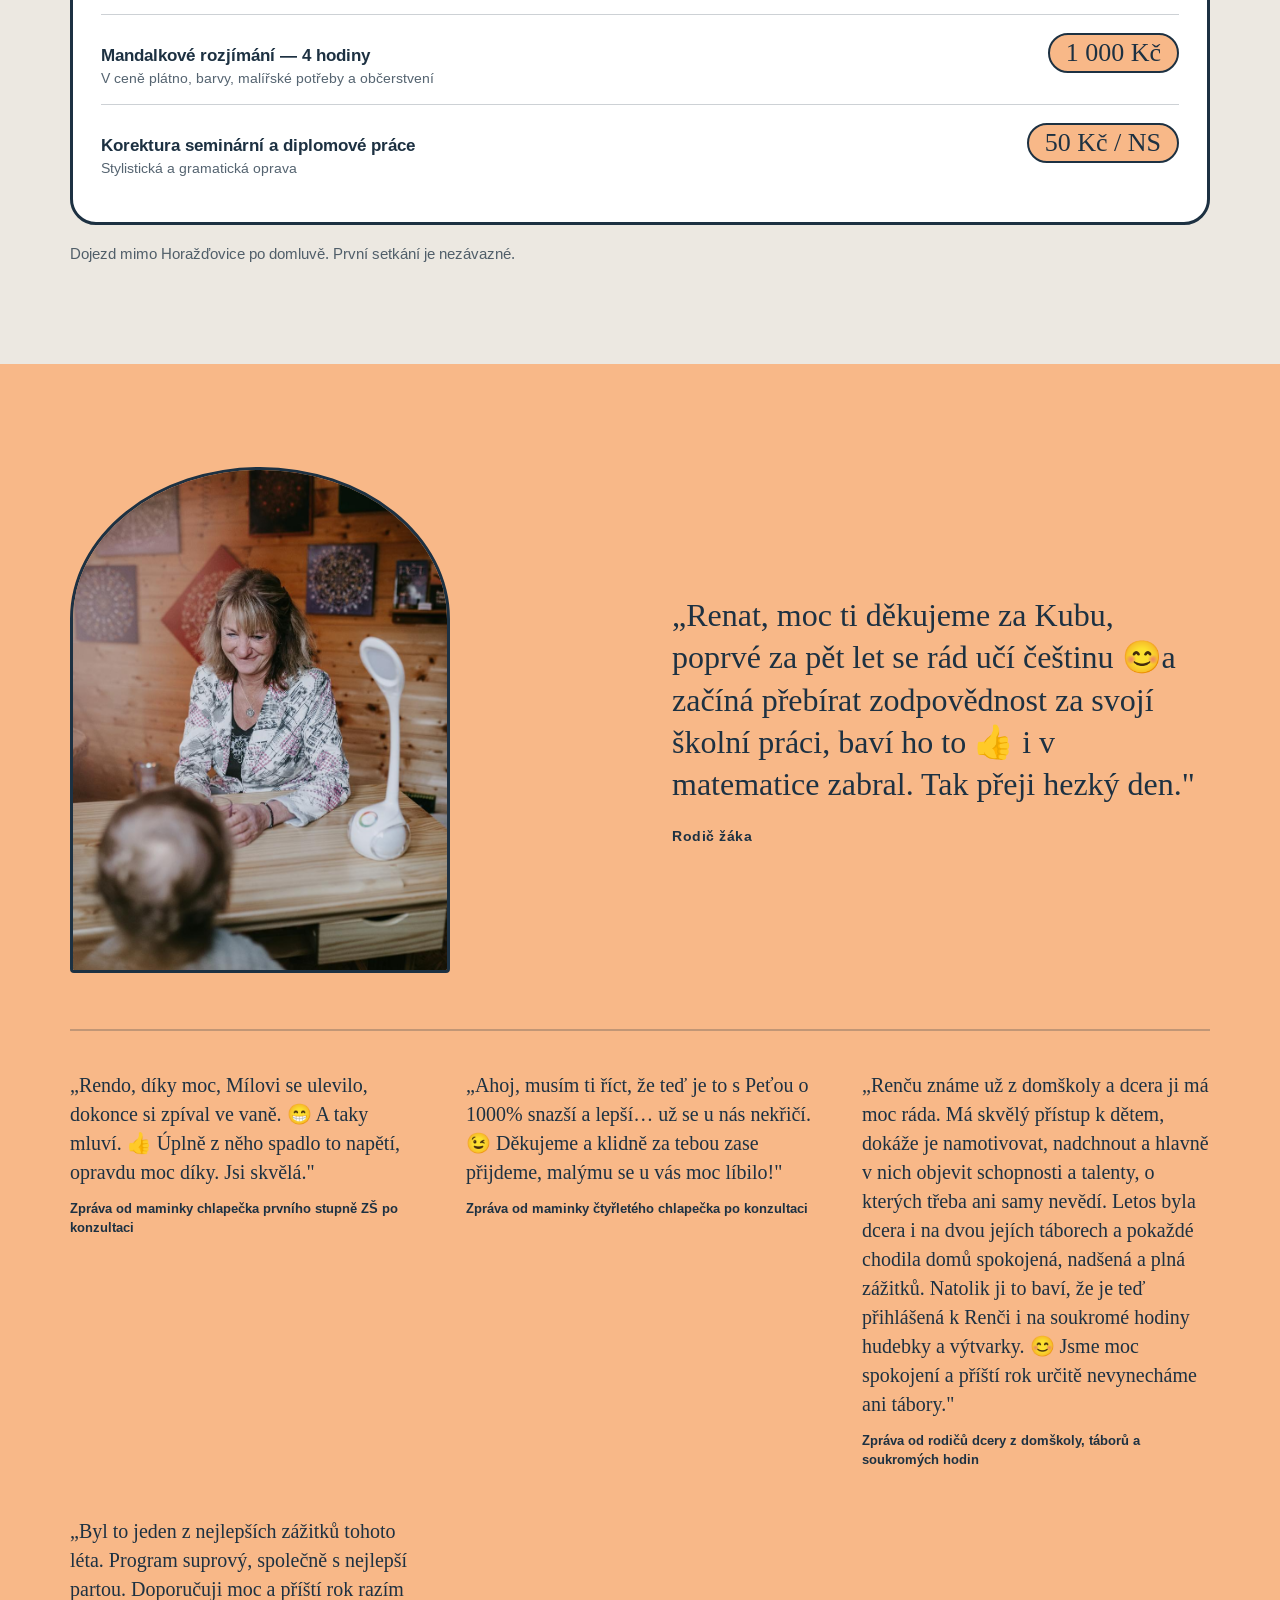
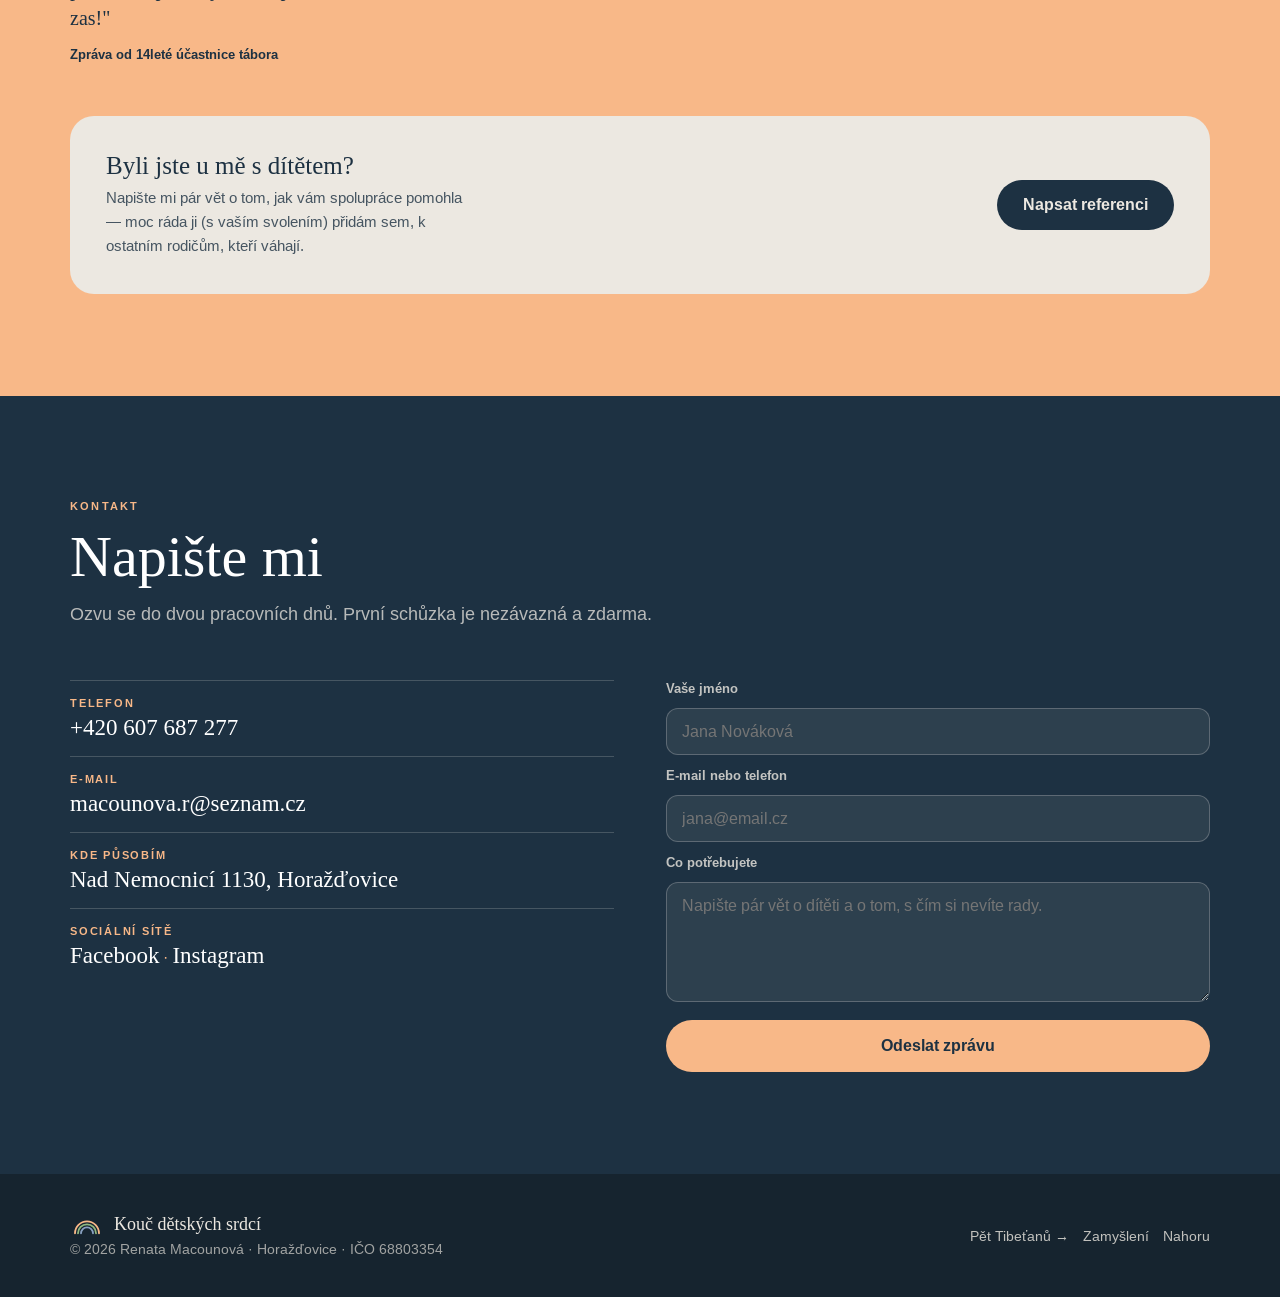
==== commit 7e1c735a: "Fix font URL escaping and add website checks" ====
--- a/kouc-detskych-srdci/index.html
+++ b/kouc-detskych-srdci/index.html
@@ -3,16 +3,16 @@
 <head>
 <meta charset="utf-8">
 <meta name="viewport" content="width=device-width, initial-scale=1">
-<title>Doučování a koučink dětí — Horažďovice a online | Renata Macounová</title>
-<meta name="description" content="Individuální doučování, konzultace s dítětem i rodinou, hudební výuka a tvoření. 30 let praxe na 1. stupni ZŠ. Horažďovice a okolí, doučování i online.">
+<title>Kouč dětských srdcí — Renata Macounová | Horažďovice</title>
+<meta name="description" content="Doučování a provázení dětí, konzultace pro rodiny a tábory s Renatou Macounovou v Horažďovicích. 30 let pedagogické praxe.">
 <link rel="canonical" href="https://renatamacounova.cz/kouc-detskych-srdci/">
-<meta property="og:title" content="Doučování a koučink dětí — Horažďovice a online | Renata Macounová">
-<meta property="og:description" content="Individuální doučování, konzultace s dítětem i rodinou, hudební výuka a tvoření. 30 let praxe na 1. stupni ZŠ. Horažďovice a okolí, doučování i online.">
+<meta property="og:title" content="Kouč dětských srdcí — Renata Macounová | Horažďovice">
+<meta property="og:description" content="Doučování a provázení dětí, konzultace pro rodiny a tábory s Renatou Macounovou v Horažďovicích. 30 let pedagogické praxe.">
 <meta property="og:url" content="https://renatamacounova.cz/kouc-detskych-srdci/">
 <meta property="og:type" content="website">
 <link rel="preconnect" href="https://fonts.googleapis.com">
 <link rel="preconnect" href="https://fonts.gstatic.com" crossorigin>
-<link href="https://fonts.googleapis.com/css2?family=Tinos:ital,wght@0,400;0,700;1,400;1,700&family=Arimo:wght@400;500;600;700&display=swap" rel="stylesheet">
+<link href="https://fonts.googleapis.com/css2?family=Tinos:ital,wght@0,400;0,700;1,400;1,700&amp;family=Arimo:wght@400;500;600;700&amp;display=swap" rel="stylesheet">
 <link rel="stylesheet" href="/assets/css/style.css">
 </head>
 <body>
@@ -40,7 +40,7 @@
   <header id="top-d" style="background:#1D3142;color:#ECE8E1;padding:clamp(48px,7vw,88px) clamp(20px,5vw,48px) clamp(56px,8vw,96px);position:relative;overflow:hidden">
     <div style="max-width:1140px;margin:0 auto;display:grid;grid-template-columns:repeat(auto-fit,minmax(300px,1fr));gap:clamp(28px,5vw,64px);align-items:center">
       <div>
-        <span style="display:inline-block;background:#F8B888;color:#1D3142;border-radius:100px;padding:7px 18px;font-size:12px;font-weight:700;letter-spacing:.12em;text-transform:uppercase;margin-bottom:22px">Renata Macounová · Horažďovice a okolí · doučování i online</span>
+        <span style="display:inline-block;background:#F8B888;color:#1D3142;border-radius:100px;padding:7px 18px;font-size:12px;font-weight:700;letter-spacing:.12em;text-transform:uppercase;margin-bottom:22px">Horažďovice a okolí</span>
         <h1 style="font-family:Tinos,serif;font-weight:400;font-size:clamp(34px,5.8vw,62px);line-height:1.02;letter-spacing:-.02em;color:#fff">Každé dítě <span style="background:#F8B888;color:#1D3142">umí</span>. Jen <em style="color:#F8B888">potřebuje</em> někoho, kdo ho vyslechne.</h1>
         <ul style="display:flex;flex-wrap:wrap;gap:9px;margin:30px 0 28px;align-items:center">
           <li style="background:#F8B888;color:#1D3142;border-radius:100px;padding:9px 20px;font-family:Tinos,serif;font-size:clamp(16px,2vw,22px)">Spokojené dítě</li>
@@ -82,7 +82,7 @@
           <p style="font-size:16px;line-height:1.6;margin-top:10px;max-width:30ch">Když látka nesedí, chybí základ nebo se učíte doma.</p>
         </div>
         <div style="display:grid;grid-template-columns:repeat(auto-fit,minmax(210px,1fr));gap:clamp(16px,2.4vw,30px);grid-column:span 2">
-          <div style="border-top:2px solid #1D3142;padding-top:12px"><strong style="display:block;font-size:16px">Individuální doučování</strong><span style="font-size:14.5px;line-height:1.55;display:block;margin-top:4px">Předškoláci před zápisem, žáci prvního stupně. Doberu nepochopenou látku, procvičím probírané učivo. <strong>Prezenčně v Horažďovicích, nebo online odkudkoliv.</strong></span></div>
+          <div style="border-top:2px solid #1D3142;padding-top:12px"><strong style="display:block;font-size:16px">Individuální doučování</strong><span style="font-size:14.5px;line-height:1.55;display:block;margin-top:4px">Předškoláci před zápisem, žáci prvního stupně. Doberu nepochopenou látku, procvičím probírané učivo. Možné i online.</span></div>
           <div style="border-top:2px solid #1D3142;padding-top:12px"><strong style="display:block;font-size:16px">Výuka domškoláka</strong><span style="font-size:14.5px;line-height:1.55;display:block;margin-top:4px">Pro děti vzdělávané rodičem. Doplním mezery nebo pravidelně zastoupím výuku doma.</span></div>
           <div style="border-top:2px solid #1D3142;padding-top:12px"><strong style="display:block;font-size:16px">Korektura prací</strong><span style="font-size:14.5px;line-height:1.55;display:block;margin-top:4px">Seminární a diplomové práce — jazyková i formální kontrola.</span></div>
         </div>
@@ -204,7 +204,7 @@
         <div style="display:flex;flex-wrap:wrap;justify-content:space-between;align-items:baseline;gap:16px;padding:18px 0;border-bottom:1.5px solid rgba(29,49,66,.22)"><strong style="font-size:16.5px;font-weight:700;flex:1 1 320px">Mandalkové rozjímání — 4 hodiny<span style="display:block;font-weight:400;font-size:14px;opacity:.75;margin-top:4px">V ceně plátno, barvy, malířské potřeby a občerstvení</span></strong><span style="font-family:Tinos,serif;font-size:26px;background:#F8B888;border:2px solid #1D3142;border-radius:100px;padding:3px 16px;white-space:nowrap">1 000 Kč</span></div>
         <div style="display:flex;flex-wrap:wrap;justify-content:space-between;align-items:baseline;gap:16px;padding:18px 0"><strong style="font-size:16.5px;font-weight:700;flex:1 1 320px">Korektura seminární a diplomové práce<span style="display:block;font-weight:400;font-size:14px;opacity:.75;margin-top:4px">Stylistická a gramatická oprava</span></strong><span style="font-family:Tinos,serif;font-size:26px;background:#F8B888;border:2px solid #1D3142;border-radius:100px;padding:3px 16px;white-space:nowrap">50 Kč / NS</span></div>
       </div>
-      <p style="font-size:14.5px;opacity:.75;margin-top:20px">Doučování vedu i online — pak nezáleží, odkud jste. Dojezd mimo Horažďovice po domluvě. První setkání je nezávazné.</p>
+      <p style="font-size:14.5px;opacity:.75;margin-top:20px">Dojezd mimo Horažďovice po domluvě. První setkání je nezávazné.</p>
     </div>
   </section>
 
@@ -239,7 +239,7 @@
         <div>
           <div style="padding:15px 0;border-top:1.5px solid rgba(236,232,225,.2)"><div style="font-size:11px;font-weight:700;letter-spacing:.16em;text-transform:uppercase;color:#F8B888;margin-bottom:5px">Telefon</div><a href="tel:+420607687277" style="font-family:Tinos,serif;font-size:23px;color:#fff">+420 607 687 277</a></div>
           <div style="padding:15px 0;border-top:1.5px solid rgba(236,232,225,.2)"><div style="font-size:11px;font-weight:700;letter-spacing:.16em;text-transform:uppercase;color:#F8B888;margin-bottom:5px">E-mail</div><a href="mailto:macounova.r@seznam.cz" style="font-family:Tinos,serif;font-size:23px;color:#fff">macounova.r@seznam.cz</a></div>
-          <div style="padding:15px 0;border-top:1.5px solid rgba(236,232,225,.2)"><div style="font-size:11px;font-weight:700;letter-spacing:.16em;text-transform:uppercase;color:#F8B888;margin-bottom:5px">Kde působím</div><span style="font-family:Tinos,serif;font-size:23px;color:#fff">Nad Nemocnicí 1130, Horažďovice</span><span style="display:block;font-size:14px;color:var(--accent-light,#F8B888);margin-top:4px">doučování i online</span></div>
+          <div style="padding:15px 0;border-top:1.5px solid rgba(236,232,225,.2)"><div style="font-size:11px;font-weight:700;letter-spacing:.16em;text-transform:uppercase;color:#F8B888;margin-bottom:5px">Kde působím</div><span style="font-family:Tinos,serif;font-size:23px;color:#fff">Nad Nemocnicí 1130, Horažďovice</span></div>
           <div style="padding:15px 0;border-top:1.5px solid rgba(236,232,225,.2)"><div style="font-size:11px;font-weight:700;letter-spacing:.16em;text-transform:uppercase;color:#F8B888;margin-bottom:5px">Sociální sítě</div><a href="https://www.facebook.com/profile.php?id=61556597122167" style="font-family:Tinos,serif;font-size:23px;color:#fff">Facebook</a><span style="color:#F8B888"> · </span><a href="https://www.instagram.com/kouc_detskych_srdci" style="font-family:Tinos,serif;font-size:23px;color:#fff">Instagram</a></div>
         </div>
         <form onsubmit="return false" style="display:flex;flex-direction:column;gap:12px">
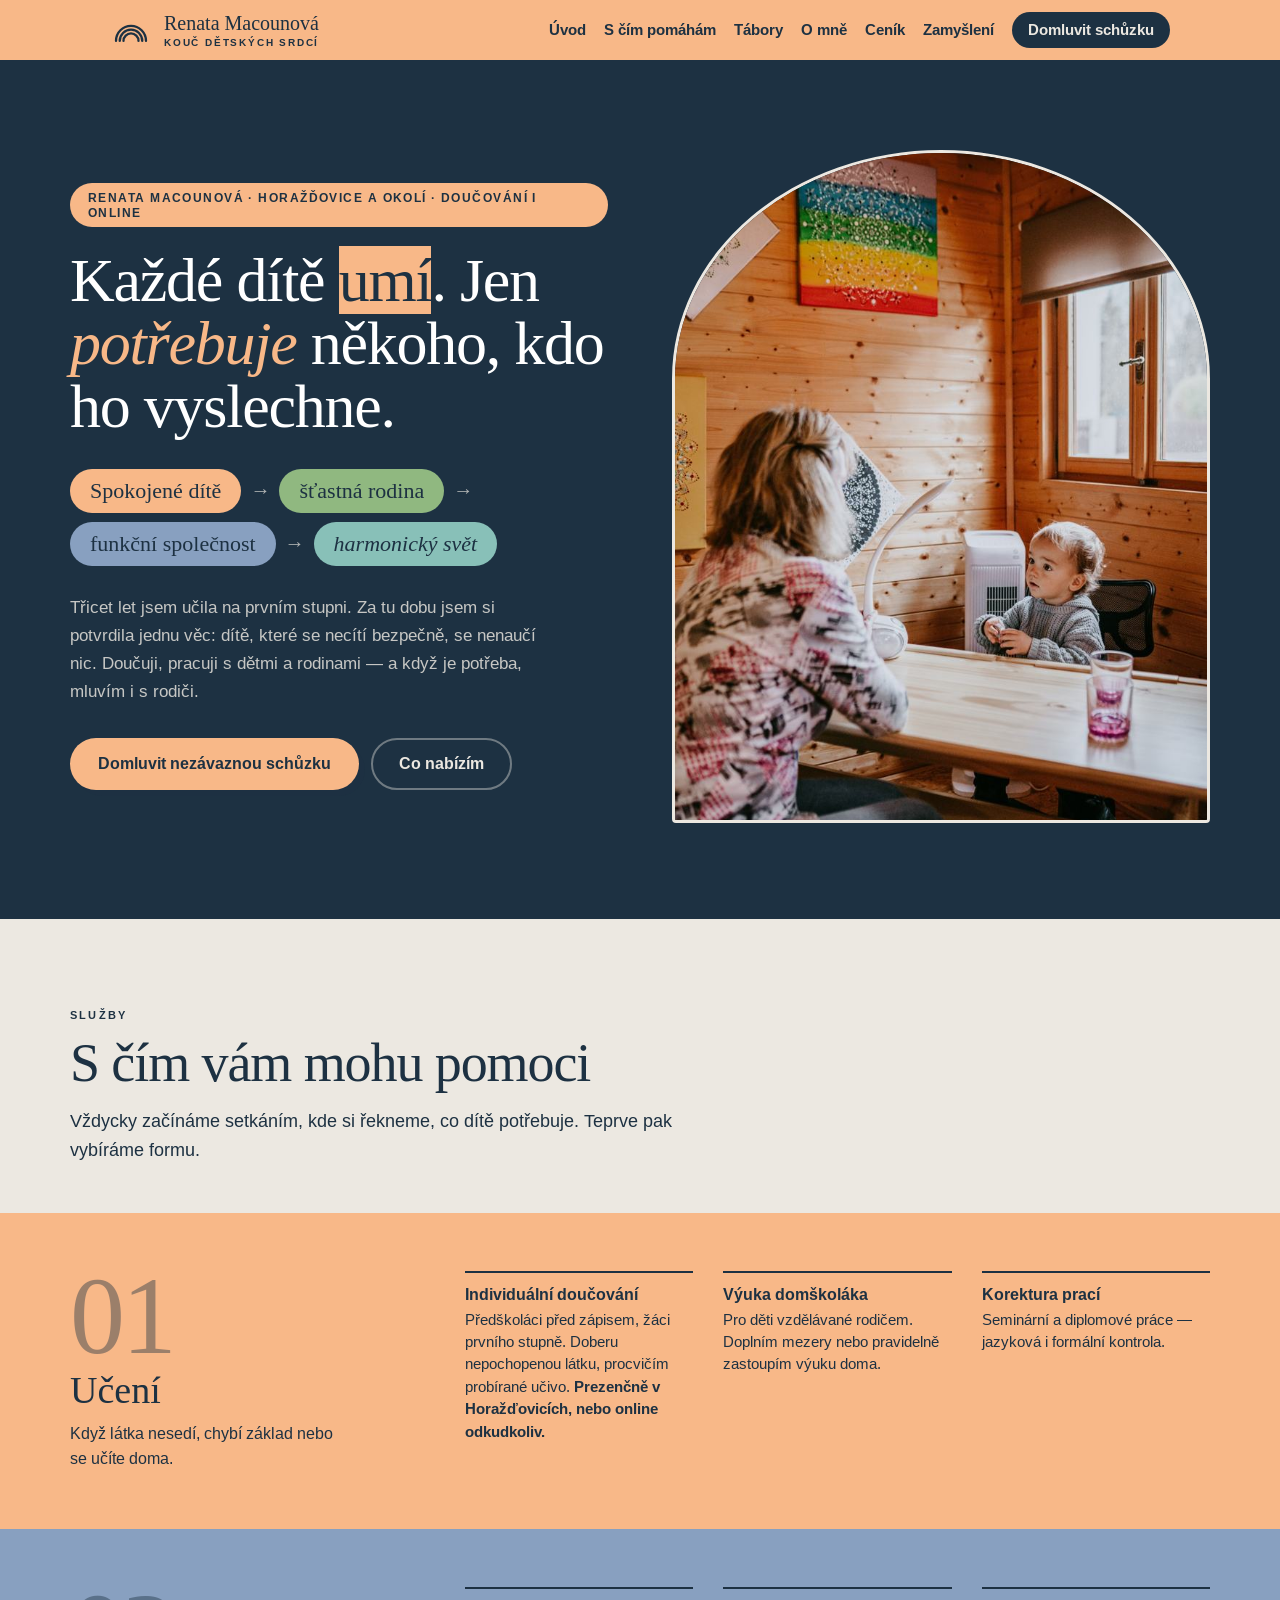
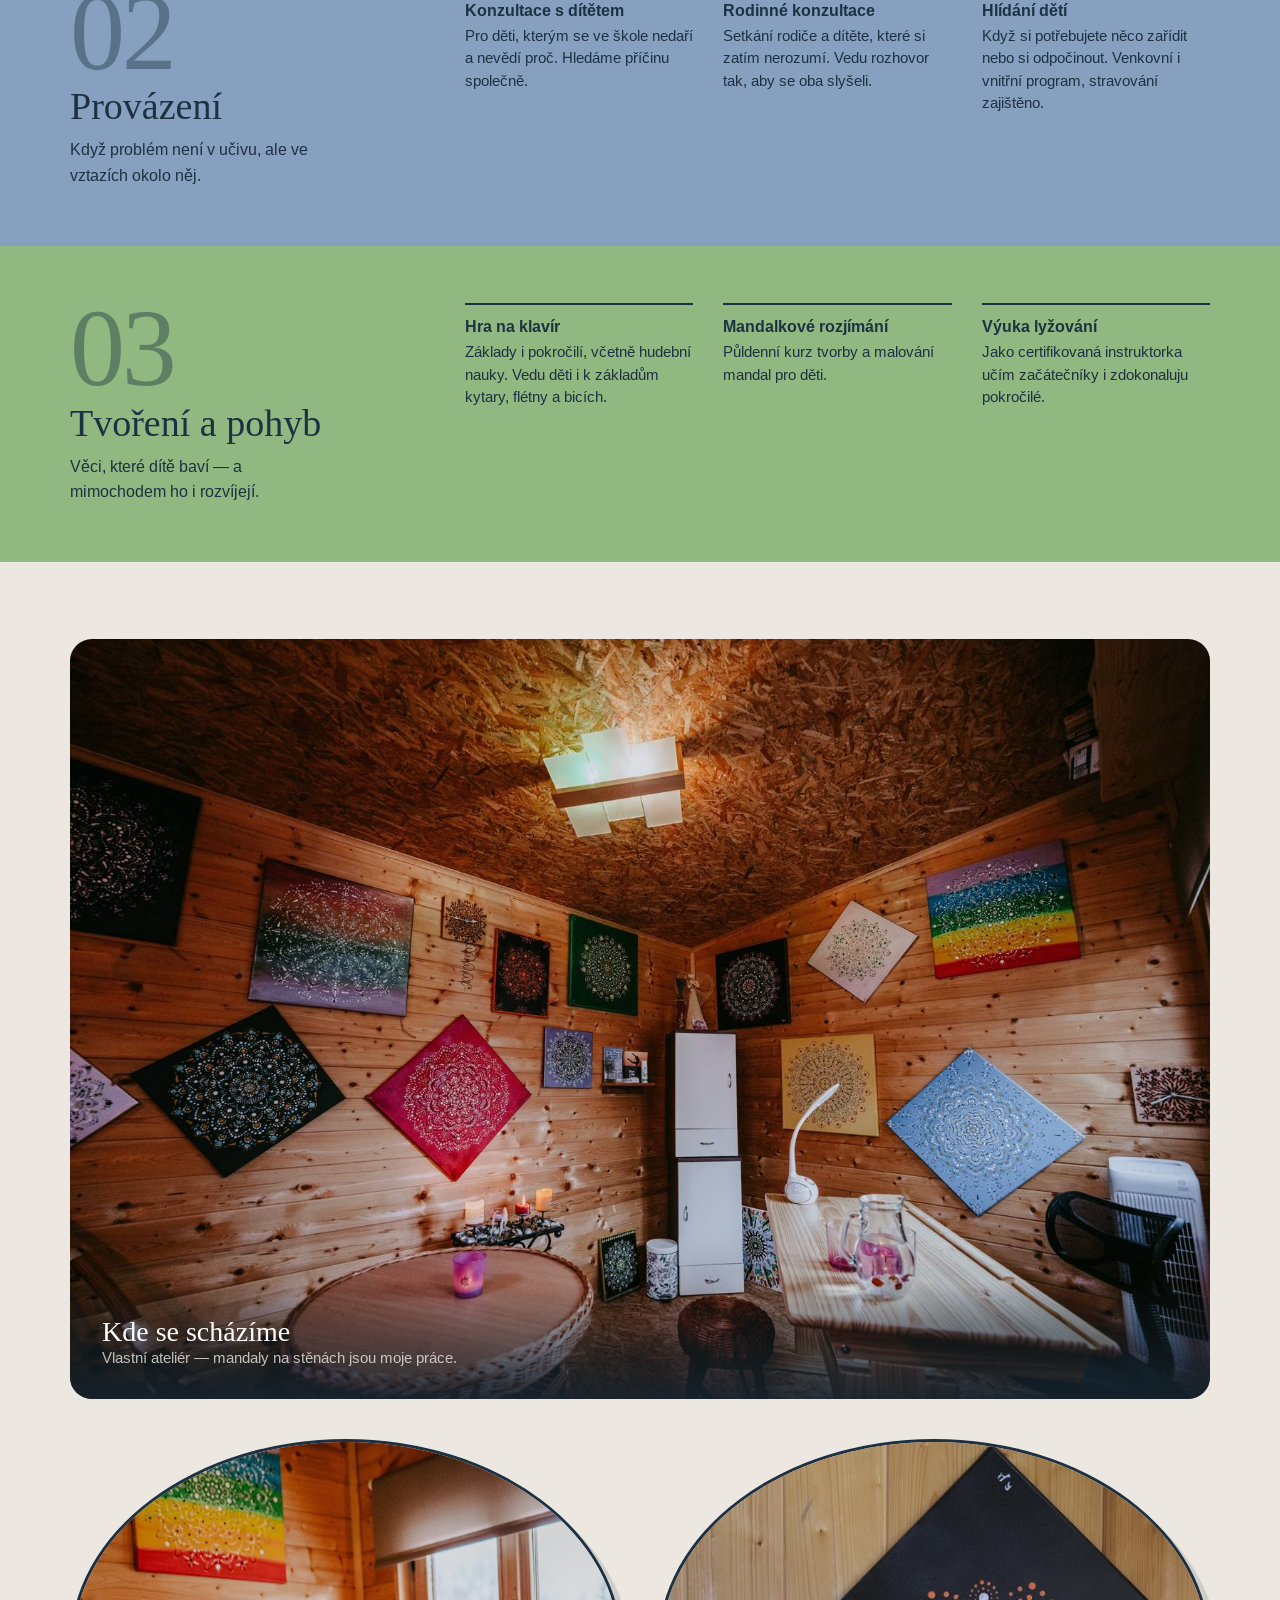
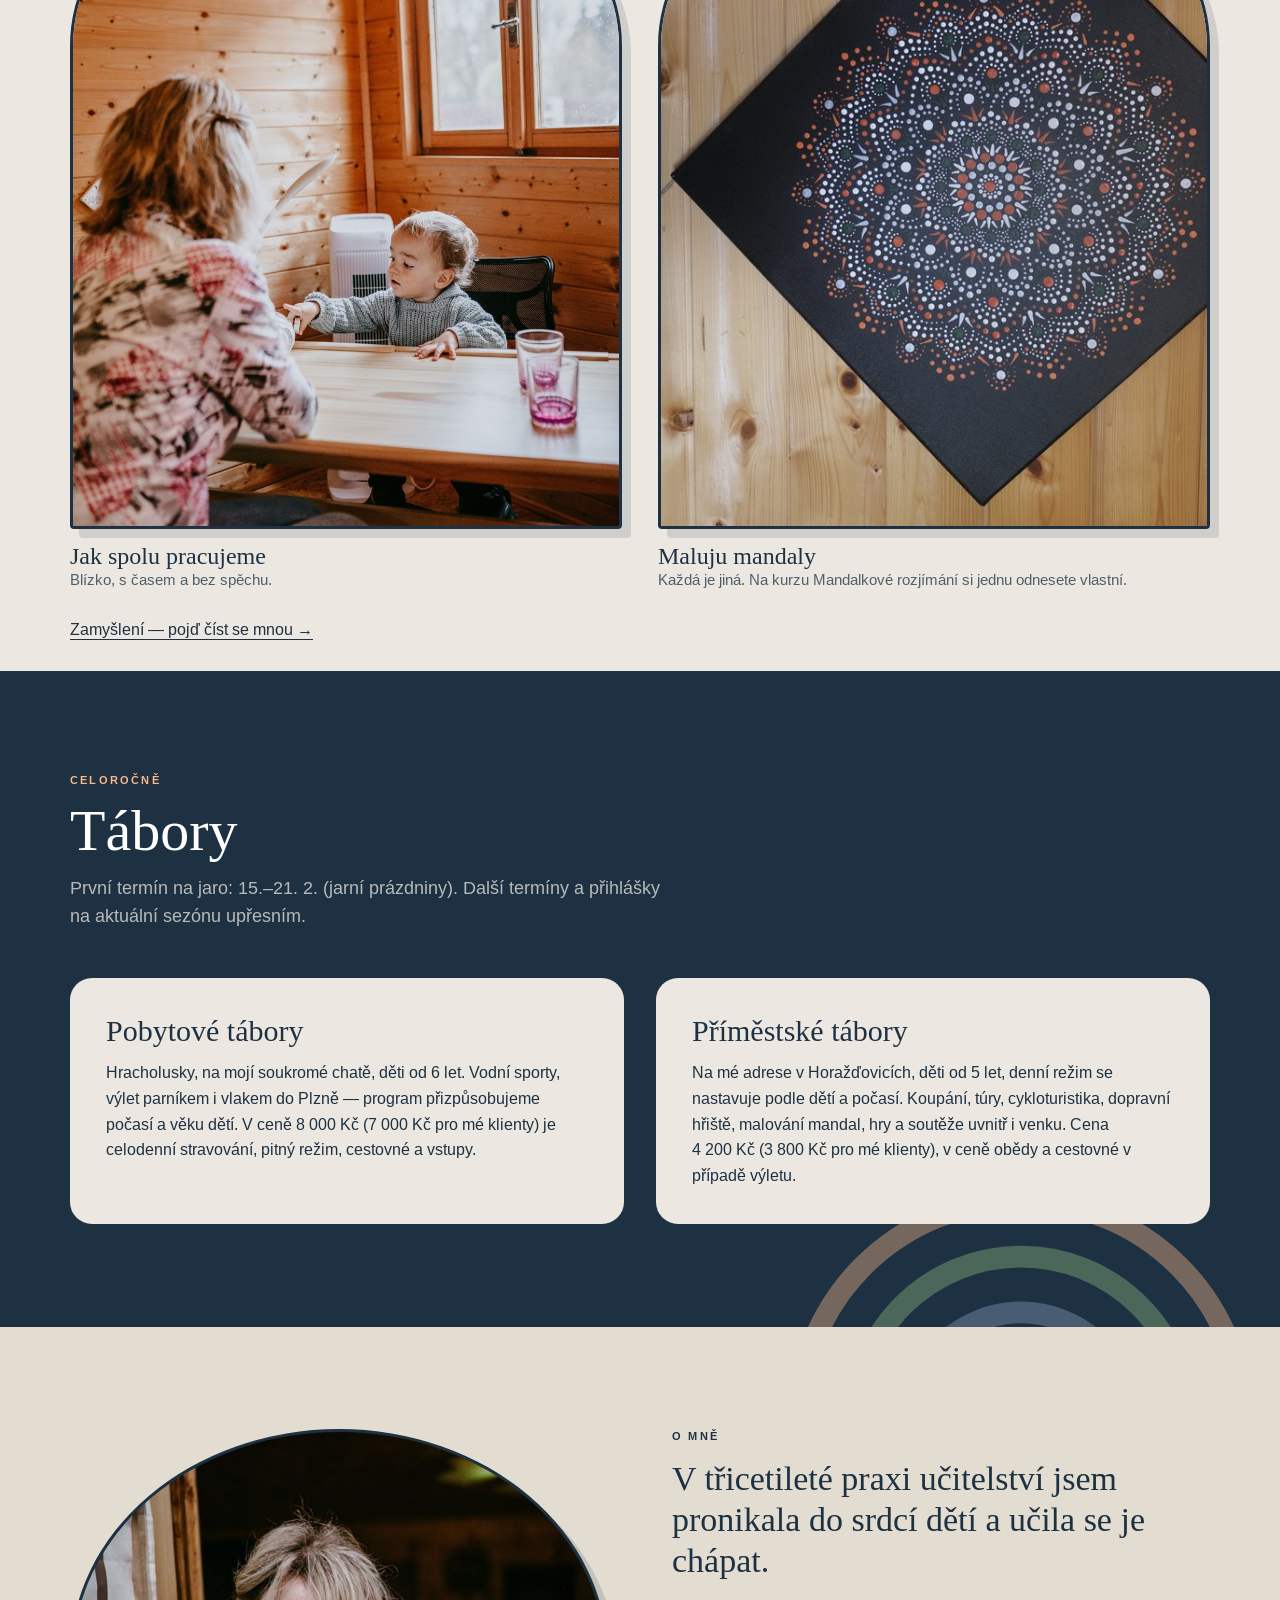
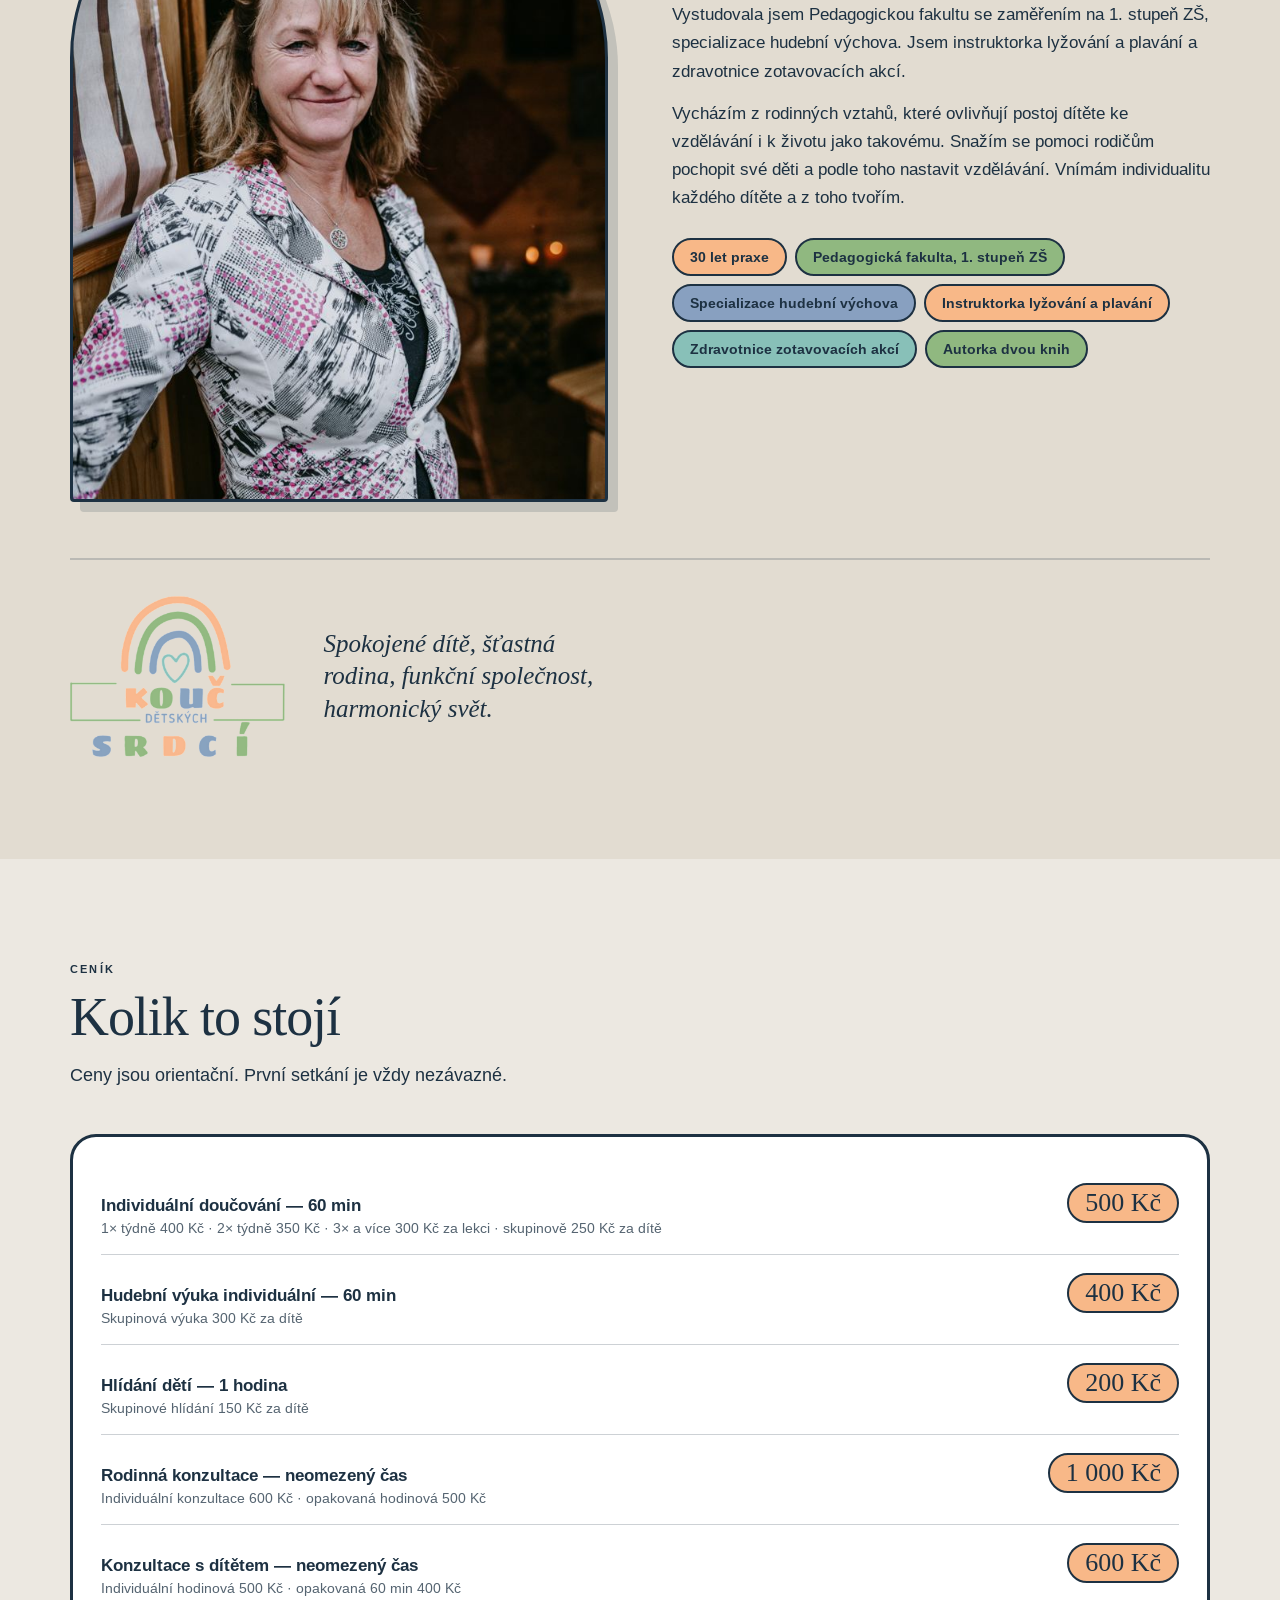
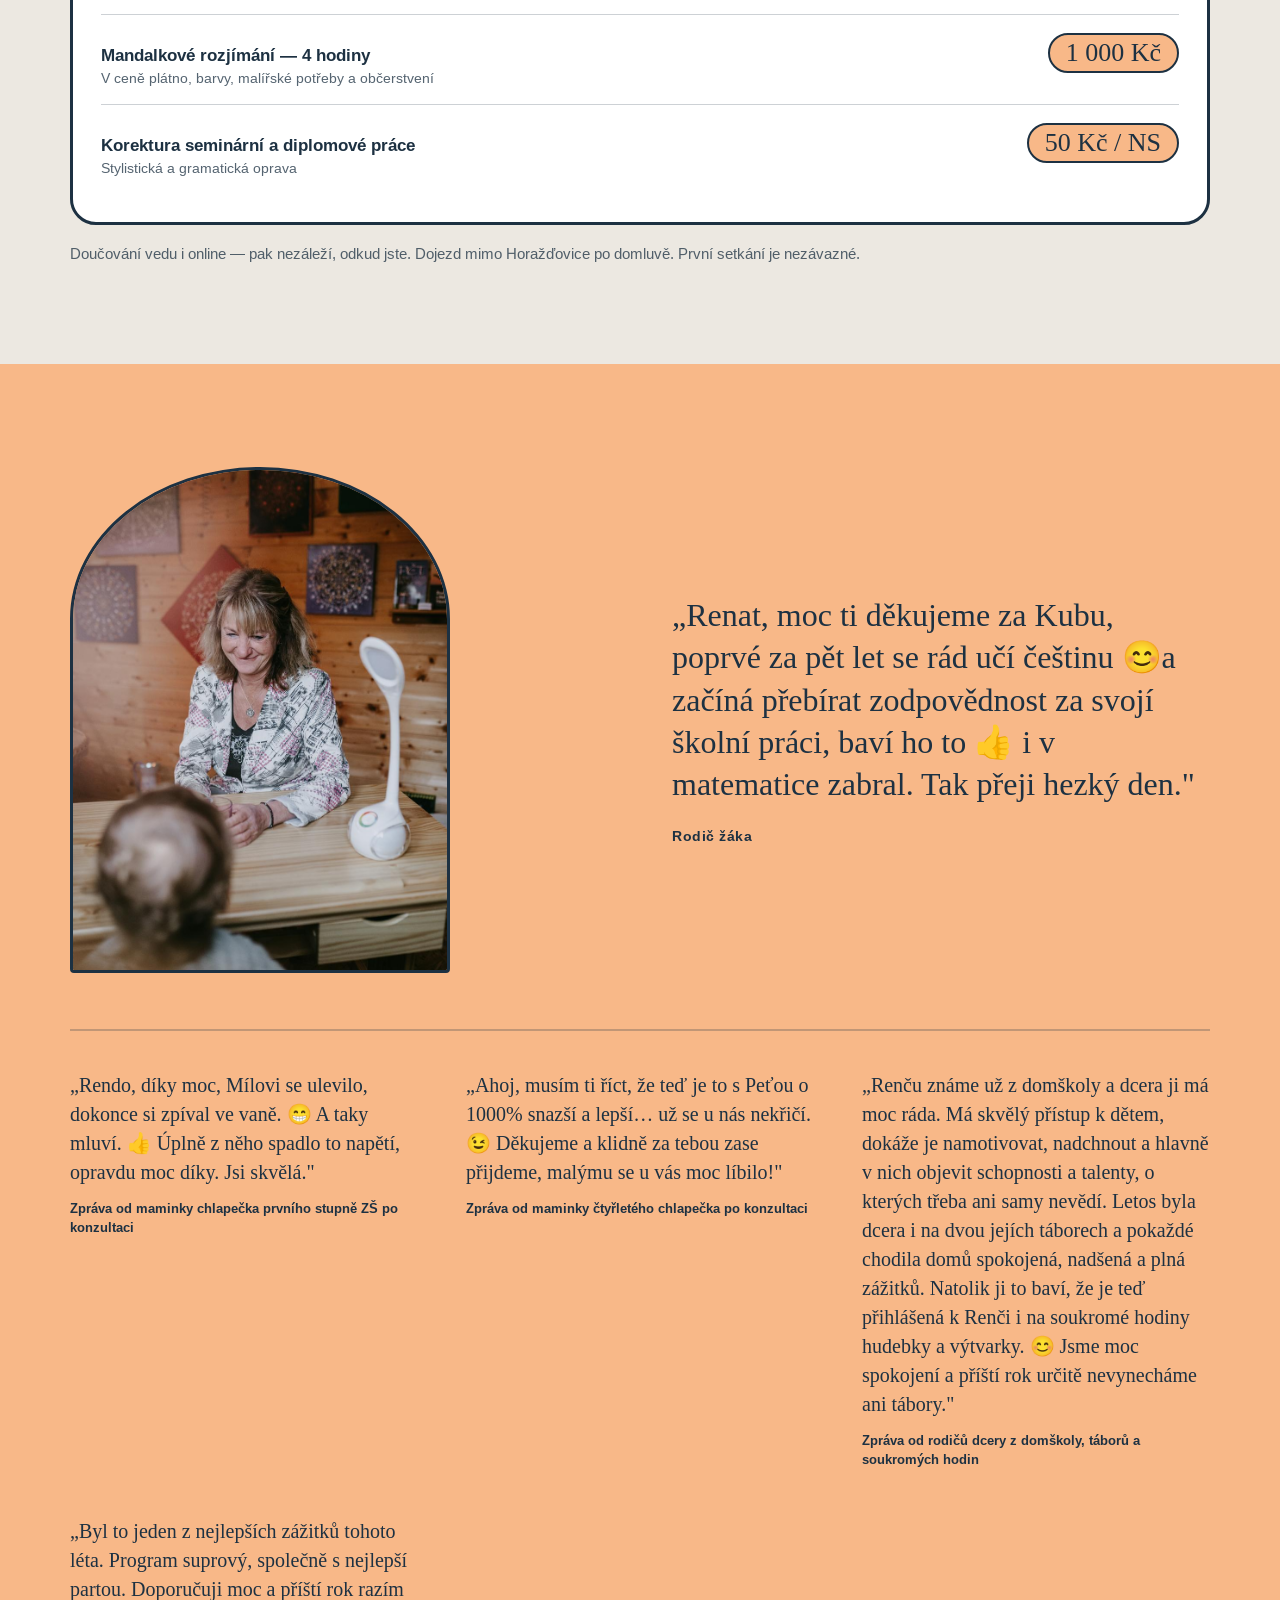
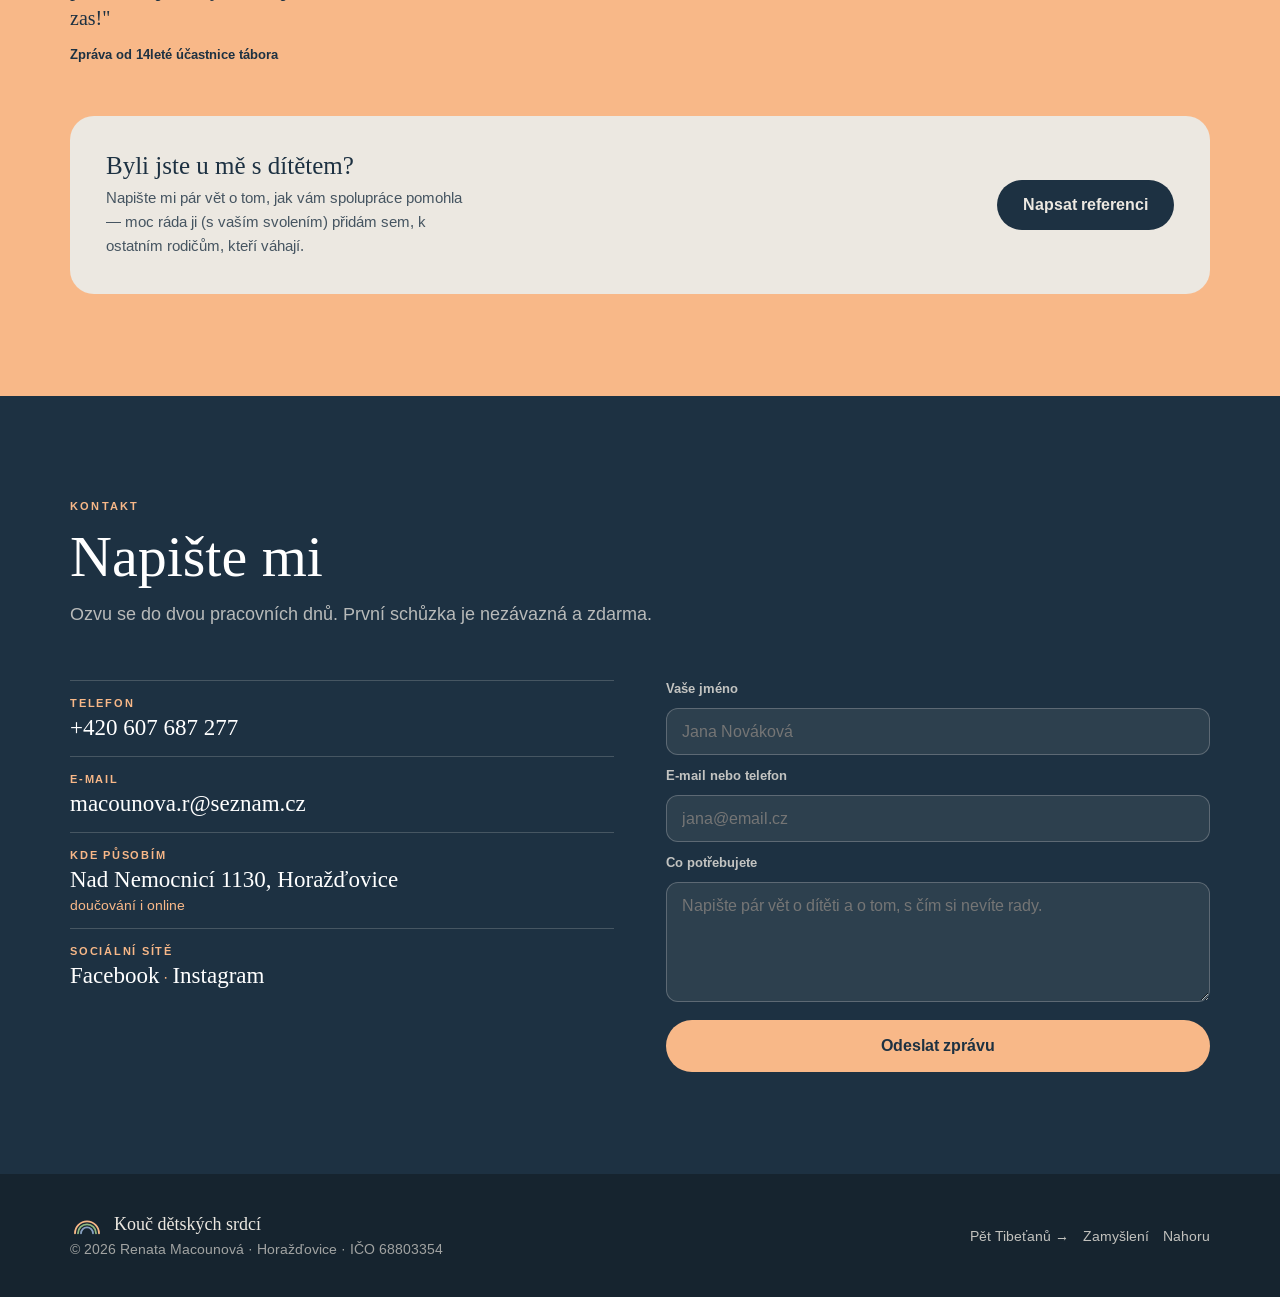
==== commit 49a90b36: "Merge pull request #1 from danielmacoun/content/reconcile-online-tutoring-20260929 Reconcile online " ====
--- a/kouc-detskych-srdci/index.html
+++ b/kouc-detskych-srdci/index.html
@@ -3,16 +3,16 @@
 <head>
 <meta charset="utf-8">
 <meta name="viewport" content="width=device-width, initial-scale=1">
-<title>Kouč dětských srdcí — Renata Macounová | Horažďovice</title>
-<meta name="description" content="Doučování a provázení dětí, konzultace pro rodiny a tábory s Renatou Macounovou v Horažďovicích. 30 let pedagogické praxe.">
+<title>Doučování a koučink dětí — Horažďovice a online | Renata Macounová</title>
+<meta name="description" content="Individuální doučování, konzultace s dítětem i rodinou, hudební výuka a tvoření. 30 let praxe na 1. stupni ZŠ. Horažďovice a okolí, doučování i online.">
 <link rel="canonical" href="https://renatamacounova.cz/kouc-detskych-srdci/">
-<meta property="og:title" content="Kouč dětských srdcí — Renata Macounová | Horažďovice">
-<meta property="og:description" content="Doučování a provázení dětí, konzultace pro rodiny a tábory s Renatou Macounovou v Horažďovicích. 30 let pedagogické praxe.">
+<meta property="og:title" content="Doučování a koučink dětí — Horažďovice a online | Renata Macounová">
+<meta property="og:description" content="Individuální doučování, konzultace s dítětem i rodinou, hudební výuka a tvoření. 30 let praxe na 1. stupni ZŠ. Horažďovice a okolí, doučování i online.">
 <meta property="og:url" content="https://renatamacounova.cz/kouc-detskych-srdci/">
 <meta property="og:type" content="website">
 <link rel="preconnect" href="https://fonts.googleapis.com">
 <link rel="preconnect" href="https://fonts.gstatic.com" crossorigin>
-<link href="https://fonts.googleapis.com/css2?family=Tinos:ital,wght@0,400;0,700;1,400;1,700&amp;family=Arimo:wght@400;500;600;700&amp;display=swap" rel="stylesheet">
+<link href="https://fonts.googleapis.com/css2?family=Tinos:ital,wght@0,400;0,700;1,400;1,700&family=Arimo:wght@400;500;600;700&display=swap" rel="stylesheet">
 <link rel="stylesheet" href="/assets/css/style.css">
 </head>
 <body>
@@ -40,7 +40,7 @@
   <header id="top-d" style="background:#1D3142;color:#ECE8E1;padding:clamp(48px,7vw,88px) clamp(20px,5vw,48px) clamp(56px,8vw,96px);position:relative;overflow:hidden">
     <div style="max-width:1140px;margin:0 auto;display:grid;grid-template-columns:repeat(auto-fit,minmax(300px,1fr));gap:clamp(28px,5vw,64px);align-items:center">
       <div>
-        <span style="display:inline-block;background:#F8B888;color:#1D3142;border-radius:100px;padding:7px 18px;font-size:12px;font-weight:700;letter-spacing:.12em;text-transform:uppercase;margin-bottom:22px">Horažďovice a okolí</span>
+        <span style="display:inline-block;background:#F8B888;color:#1D3142;border-radius:100px;padding:7px 18px;font-size:12px;font-weight:700;letter-spacing:.12em;text-transform:uppercase;margin-bottom:22px">Renata Macounová · Horažďovice a okolí · doučování i online</span>
         <h1 style="font-family:Tinos,serif;font-weight:400;font-size:clamp(34px,5.8vw,62px);line-height:1.02;letter-spacing:-.02em;color:#fff">Každé dítě <span style="background:#F8B888;color:#1D3142">umí</span>. Jen <em style="color:#F8B888">potřebuje</em> někoho, kdo ho vyslechne.</h1>
         <ul style="display:flex;flex-wrap:wrap;gap:9px;margin:30px 0 28px;align-items:center">
           <li style="background:#F8B888;color:#1D3142;border-radius:100px;padding:9px 20px;font-family:Tinos,serif;font-size:clamp(16px,2vw,22px)">Spokojené dítě</li>
@@ -82,7 +82,7 @@
           <p style="font-size:16px;line-height:1.6;margin-top:10px;max-width:30ch">Když látka nesedí, chybí základ nebo se učíte doma.</p>
         </div>
         <div style="display:grid;grid-template-columns:repeat(auto-fit,minmax(210px,1fr));gap:clamp(16px,2.4vw,30px);grid-column:span 2">
-          <div style="border-top:2px solid #1D3142;padding-top:12px"><strong style="display:block;font-size:16px">Individuální doučování</strong><span style="font-size:14.5px;line-height:1.55;display:block;margin-top:4px">Předškoláci před zápisem, žáci prvního stupně. Doberu nepochopenou látku, procvičím probírané učivo. Možné i online.</span></div>
+          <div style="border-top:2px solid #1D3142;padding-top:12px"><strong style="display:block;font-size:16px">Individuální doučování</strong><span style="font-size:14.5px;line-height:1.55;display:block;margin-top:4px">Předškoláci před zápisem, žáci prvního stupně. Doberu nepochopenou látku, procvičím probírané učivo. <strong>Prezenčně v Horažďovicích, nebo online odkudkoliv.</strong></span></div>
           <div style="border-top:2px solid #1D3142;padding-top:12px"><strong style="display:block;font-size:16px">Výuka domškoláka</strong><span style="font-size:14.5px;line-height:1.55;display:block;margin-top:4px">Pro děti vzdělávané rodičem. Doplním mezery nebo pravidelně zastoupím výuku doma.</span></div>
           <div style="border-top:2px solid #1D3142;padding-top:12px"><strong style="display:block;font-size:16px">Korektura prací</strong><span style="font-size:14.5px;line-height:1.55;display:block;margin-top:4px">Seminární a diplomové práce — jazyková i formální kontrola.</span></div>
         </div>
@@ -204,7 +204,7 @@
         <div style="display:flex;flex-wrap:wrap;justify-content:space-between;align-items:baseline;gap:16px;padding:18px 0;border-bottom:1.5px solid rgba(29,49,66,.22)"><strong style="font-size:16.5px;font-weight:700;flex:1 1 320px">Mandalkové rozjímání — 4 hodiny<span style="display:block;font-weight:400;font-size:14px;opacity:.75;margin-top:4px">V ceně plátno, barvy, malířské potřeby a občerstvení</span></strong><span style="font-family:Tinos,serif;font-size:26px;background:#F8B888;border:2px solid #1D3142;border-radius:100px;padding:3px 16px;white-space:nowrap">1 000 Kč</span></div>
         <div style="display:flex;flex-wrap:wrap;justify-content:space-between;align-items:baseline;gap:16px;padding:18px 0"><strong style="font-size:16.5px;font-weight:700;flex:1 1 320px">Korektura seminární a diplomové práce<span style="display:block;font-weight:400;font-size:14px;opacity:.75;margin-top:4px">Stylistická a gramatická oprava</span></strong><span style="font-family:Tinos,serif;font-size:26px;background:#F8B888;border:2px solid #1D3142;border-radius:100px;padding:3px 16px;white-space:nowrap">50 Kč / NS</span></div>
       </div>
-      <p style="font-size:14.5px;opacity:.75;margin-top:20px">Dojezd mimo Horažďovice po domluvě. První setkání je nezávazné.</p>
+      <p style="font-size:14.5px;opacity:.75;margin-top:20px">Doučování vedu i online — pak nezáleží, odkud jste. Dojezd mimo Horažďovice po domluvě. První setkání je nezávazné.</p>
     </div>
   </section>
 
@@ -239,7 +239,7 @@
         <div>
           <div style="padding:15px 0;border-top:1.5px solid rgba(236,232,225,.2)"><div style="font-size:11px;font-weight:700;letter-spacing:.16em;text-transform:uppercase;color:#F8B888;margin-bottom:5px">Telefon</div><a href="tel:+420607687277" style="font-family:Tinos,serif;font-size:23px;color:#fff">+420 607 687 277</a></div>
           <div style="padding:15px 0;border-top:1.5px solid rgba(236,232,225,.2)"><div style="font-size:11px;font-weight:700;letter-spacing:.16em;text-transform:uppercase;color:#F8B888;margin-bottom:5px">E-mail</div><a href="mailto:macounova.r@seznam.cz" style="font-family:Tinos,serif;font-size:23px;color:#fff">macounova.r@seznam.cz</a></div>
-          <div style="padding:15px 0;border-top:1.5px solid rgba(236,232,225,.2)"><div style="font-size:11px;font-weight:700;letter-spacing:.16em;text-transform:uppercase;color:#F8B888;margin-bottom:5px">Kde působím</div><span style="font-family:Tinos,serif;font-size:23px;color:#fff">Nad Nemocnicí 1130, Horažďovice</span></div>
+          <div style="padding:15px 0;border-top:1.5px solid rgba(236,232,225,.2)"><div style="font-size:11px;font-weight:700;letter-spacing:.16em;text-transform:uppercase;color:#F8B888;margin-bottom:5px">Kde působím</div><span style="font-family:Tinos,serif;font-size:23px;color:#fff">Nad Nemocnicí 1130, Horažďovice</span><span style="display:block;font-size:14px;color:var(--accent-light,#F8B888);margin-top:4px">doučování i online</span></div>
           <div style="padding:15px 0;border-top:1.5px solid rgba(236,232,225,.2)"><div style="font-size:11px;font-weight:700;letter-spacing:.16em;text-transform:uppercase;color:#F8B888;margin-bottom:5px">Sociální sítě</div><a href="https://www.facebook.com/profile.php?id=61556597122167" style="font-family:Tinos,serif;font-size:23px;color:#fff">Facebook</a><span style="color:#F8B888"> · </span><a href="https://www.instagram.com/kouc_detskych_srdci" style="font-family:Tinos,serif;font-size:23px;color:#fff">Instagram</a></div>
         </div>
         <form onsubmit="return false" style="display:flex;flex-direction:column;gap:12px">
